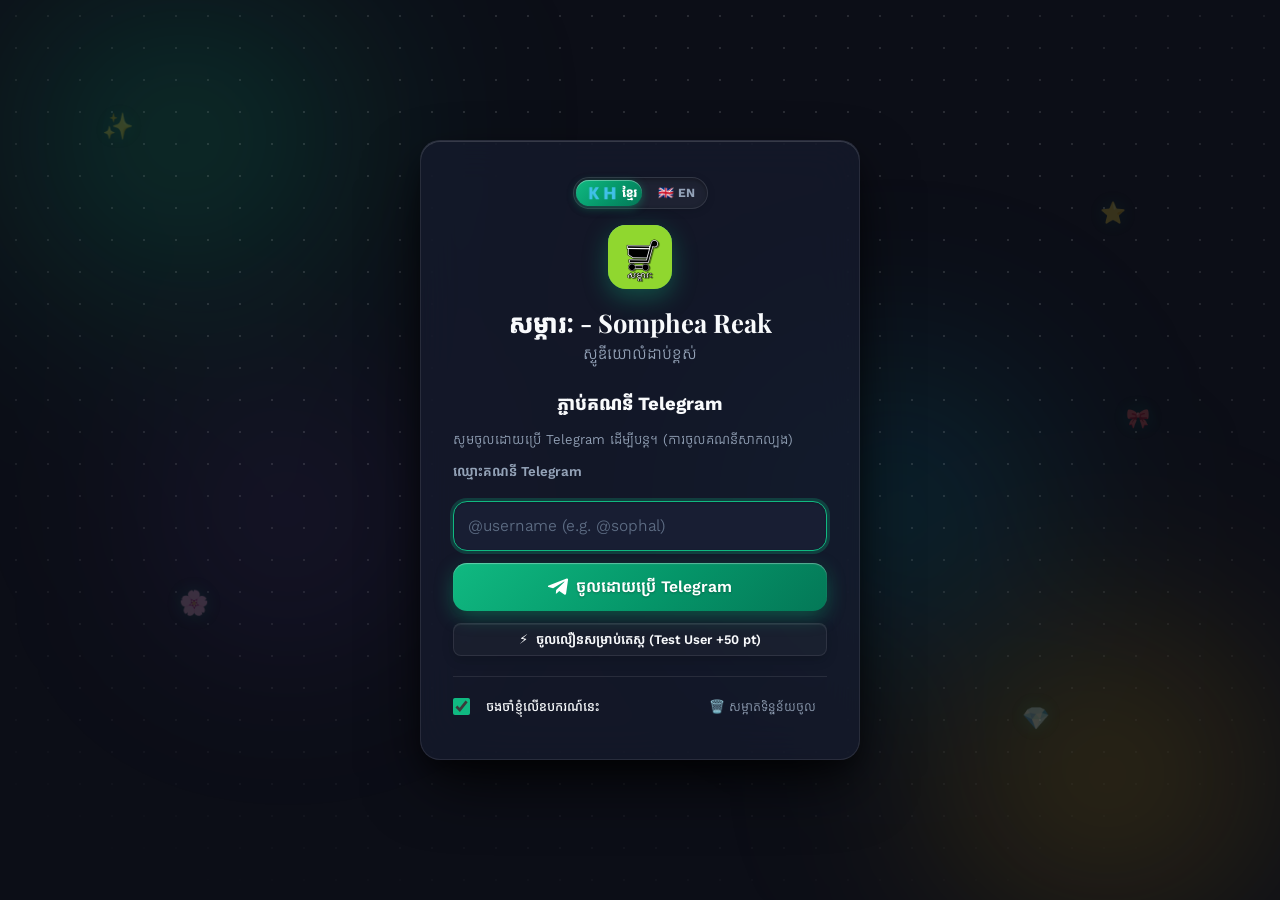
==== index.html @ 9ea4134f "Add files via upload" ====
<!DOCTYPE html>
<html lang="km" data-theme="dark">
<head>
  <meta charset="UTF-8" />
  <meta name="viewport" content="width=device-width, initial-scale=1.0" />
  <title>Somphea Reak | Premium Studio</title>
  <link rel="preconnect" href="https://fonts.googleapis.com" />
  <link rel="preconnect" href="https://fonts.gstatic.com" crossorigin />
  <link href="https://fonts.googleapis.com/css2?family=Kantumruy+Pro:wght@300;400;600;700&family=Playfair+Display:wght@600;700&display=swap" rel="stylesheet" />
  <link rel="stylesheet" href="styles.css" />
  <link rel="icon" type="image/jpeg" href="logo.jpg" id="faviconEl" />
</head>
<body>
  <!-- Clean, playful & professional animated background -->
  <div class="bg" aria-hidden="true">
    <div class="bg-mesh">
      <div class="blob b1"></div>
      <div class="blob b2"></div>
      <div class="blob b3"></div>
      <div class="blob b4"></div>
    </div>
    <div class="grid-overlay"></div>
    <div class="charm-sparkles">
      <span class="spark sp1">✨</span>
      <span class="spark sp2">⭐</span>
      <span class="spark sp3">🌸</span>
      <span class="spark sp4">💎</span>
      <span class="spark sp5">🎀</span>
    </div>
  </div>

  <!-- ===== LOGIN GATE ===== -->
  <section id="loginGate" class="gate">
    <div class="glass gate-card">
      <!-- Language Switch on Login Card -->
      <div style="display:flex;justify-content:center;margin-bottom:16px">
        <div class="lang-switch" id="gateLangSwitch" data-lang="km">
          <button class="lang-btn active" type="button" onclick="setLang('km')">🇰🇭 ខ្មែរ</button>
          <button class="lang-btn" type="button" onclick="setLang('en')">🇬🇧 EN</button>
          <span class="lang-slider"></span>
        </div>
      </div>

      <div class="logo-mark"><img src="logo.jpg" alt="Somphea Reak Logo" class="site-logo-img" /></div>
      <h1 class="kh" id="gateTitle">សម្ភារៈ - Somphea Reak</h1>
      <p class="muted" id="gateSubtitle">Premium Studio</p>

      <div id="stepTelegram" class="step">
        <h3 class="kh" id="gateStep1Title">ភ្ជាប់គណនី Telegram</h3>
        <p class="muted small" id="gateStep1Desc">Please sign in with Telegram to continue. (Simulated test login)</p>
        <label for="tgUser" id="gateUserLabel">Telegram username</label>
        <input id="tgUser" placeholder="@username (e.g. @sophal)" autofocus />
        <button id="tgLoginBtn" class="btn tg">
          <svg viewBox="0 0 24 24" width="20" height="20" fill="currentColor"><path d="M9.8 15.6 9.4 20c.6 0 .9-.3 1.2-.6l2.9-2.7 6 4.4c1.1.6 1.9.3 2.2-1L24 3.6c.4-1.6-.6-2.2-1.6-1.8L.9 10.1c-1.5.6-1.5 1.4-.3 1.8l5.5 1.7L18.9 5.7c.6-.4 1.1-.2.7.2"/></svg>
          <span id="tgLoginBtnText">Login with Telegram</span>
        </button>
        <button id="quickGuestBtn" class="btn ghost sm" type="button" style="width:100%">⚡ <span id="quickGuestBtnText">1-Click Fast Test Customer Login</span></button>
      </div>

      <div id="stepPhone" class="step hidden">
        <h3 class="kh" id="gateStep2Title">លេខទូរស័ព្ទទំនាក់ទំនង</h3>
        <p class="muted small"><span id="gateConnectedText">Connected as</span> <b id="tgShown"></b> <span class="badge ok" id="gateBadgeVerified">Telegram Verified</span></p>
        <label for="phoneInput" id="gatePhoneLabel">Contact phone number</label>
        <div class="phone-row">
          <span class="prefix">🇰🇭 +855</span>
          <input id="phoneInput" type="tel" placeholder="12 345 678" inputmode="numeric" />
        </div>
        <p id="phoneErr" class="err hidden">Please enter a valid phone number (8–9 digits).</p>
        <button id="phoneBtn" class="btn primary"><span id="phoneBtnText">Continue</span></button>
      </div>

      <!-- Remember Me & Clear My Login Data Controls -->
      <div class="login-meta-box">
        <label class="remember-label" for="rememberMeCheckbox">
          <input type="checkbox" id="rememberMeCheckbox" checked />
          <span class="checkbox-custom"></span>
          <span id="rememberMeText">ចងចាំខ្ញុំលើឧបករណ៍នេះ</span>
        </label>
        <button id="clearLoginDataBtn" class="clear-data-btn" type="button" title="Clear saved login credentials">
          🗑️ <span id="clearLoginDataText">សម្អាតទិន្នន័យចូល</span>
        </button>
      </div>
    </div>
  </section>

  <!-- ===== STOREFRONT APP ===== -->
  <div id="app" class="hidden">
    <!-- Announcement Bar -->
    <div id="announcementBar" class="announcement hidden"></div>

    <!-- Admin Mode Bar (Visible when visiting as Admin) -->
    <div id="adminBar" class="admin-bar hidden"></div>

    <!-- Top Navigation Header -->
    <header class="topbar glass">
      <a class="brand" href="#home" data-nav="home">
        <span class="logo-mark sm"><img src="logo.jpg" alt="Logo" class="site-logo-img" /></span>
        <span id="brandName">Somphea Reak</span>
      </a>
      <nav class="actions">
        <!-- Bilingual Switcher (Khmer / English) -->
        <div class="lang-switch" id="topLangSwitch" data-lang="km">
          <button class="lang-btn active" id="langKmBtn" type="button" onclick="setLang('km')" title="ប្តូរទៅភាសាខ្មែរ">🇰🇭 ខ្មែរ</button>
          <button class="lang-btn" id="langEnBtn" type="button" onclick="setLang('en')" title="Switch to English">🇬🇧 EN</button>
          <span class="lang-slider"></span>
        </div>

        <button class="pill points-pill" data-nav="rewards" id="navRewardsBtn" title="My points">⭐ <span id="ptCount">0</span> pt</button>
        <button class="icon-btn" data-nav="orders" id="navOrdersBtn" title="My orders">📦</button>
        <button class="icon-btn" data-nav="cart" id="navCartBtn" title="Shopping Cart">🛒<span id="cartBadge" class="dot hidden">0</span></button>

        <!-- Animated Theme Switch Button (Sun / Moon) -->
        <button class="theme-switch" id="themeSwitch" type="button" aria-label="Toggle dark/light theme" title="Toggle dark/light mode">
          <span class="switch-knob">
            <span class="moon-icon">🌙</span>
            <span class="sun-icon">☀️</span>
          </span>
        </button>

        <button class="icon-btn" data-nav="profile" id="navProfileBtn" title="My Profile">👤</button>
      </nav>
    </header>

    <!-- Main Content Dynamic View -->
    <main id="view"></main>

    <!-- Footer -->
    <footer class="muted small">
      <div id="footerCopy">© 2026 Somphea Reak Premium Studio · Cambodia Kingdom of Wonder</div>
    </footer>

    <!-- Customer Mobile Bottom Navigation Bar (Ergonomic thumb navigation for mobile phones) -->
    <nav class="mobile-bottom-nav" id="custMobileNav" aria-label="Customer Mobile Navigation">
      <button class="mobile-nav-btn active" data-nav="home" id="mbNavHome" type="button" title="Home">
        <span class="mb-nav-icon">🏠</span>
        <span class="mb-nav-text" id="mbNavHomeTxt">ទំព័រដើម</span>
      </button>
      <button class="mobile-nav-btn" onclick="scrollToGeneralShop()" id="mbNavShop" type="button" title="Shop All Items">
        <span class="mb-nav-icon">🛍️</span>
        <span class="mb-nav-text" id="mbNavShopTxt">ទំនិញ</span>
      </button>
      <button class="mobile-nav-btn" data-nav="custom-bracelet" id="mbNavCharm" type="button" title="Italy Bracelet">
        <span class="mb-nav-icon">✨</span>
        <span class="mb-nav-text" id="mbNavCharmTxt">ខ្សែដៃ</span>
      </button>
      <button class="mobile-nav-btn" data-nav="cart" id="mbNavCart" type="button" title="Shopping Cart">
        <span class="mb-nav-icon" style="position:relative">
          🛒
          <span id="mobileCartBadge" class="dot hidden">0</span>
        </span>
        <span class="mb-nav-text" id="mbNavCartTxt">កន្ត្រក</span>
      </button>
      <button class="mobile-nav-btn" data-nav="orders" id="mbNavOrders" type="button" title="Order Receipts">
        <span class="mb-nav-icon">📦</span>
        <span class="mb-nav-text" id="mbNavOrdersTxt">កម្ម៉ង់</span>
      </button>
      <button class="mobile-nav-btn" data-nav="profile" id="mbNavProfile" type="button" title="My Profile">
        <span class="mb-nav-icon">👤</span>
        <span class="mb-nav-text" id="mbNavProfileTxt">គណនី</span>
      </button>
    </nav>
  </div>

  <div id="toast" class="toast"></div>
  <div id="modal" class="modal hidden">
    <div class="glass modal-card" id="modalCard">
      <div id="modalBody"></div>
    </div>
  </div>

  <script src="db.js"></script>
  <script src="app.js"></script>
</body>
</html>
---- styles.css ----
:root {
  --bg: #0c0e17;
  --fg: #f8fafc;
  --muted: #94a3b8;
  --card: rgba(22, 27, 46, 0.75);
  --card-hover: rgba(30, 37, 62, 0.9);
  --border: rgba(255, 255, 255, 0.09);
  --dot: rgba(255, 255, 255, 0.12);

  /* Radiant Emerald Green Theme for all buttons & primary accents */
  --accent: #10b981;
  --accent-rgb: 16, 185, 129;
  --accent-gold: #eab308;
  --accent2: #059669;
  --accent3: #06b6d4;
  --accent4: #f43f5e;
  --ok: #10b981;
  --err: #ef4444;

  /* Gradient Green Button System */
  --btn-green: linear-gradient(135deg, #10b981 0%, #059669 55%, #047857 100%);
  --btn-green-hover: linear-gradient(135deg, #34d399 0%, #10b981 55%, #059669 100%);
  --btn-green-shadow: 0 6px 20px -2px rgba(16, 185, 129, 0.45), 0 2px 5px rgba(0, 0, 0, 0.18), inset 0 1px 1px rgba(255, 255, 255, 0.35);
  --btn-green-shadow-hover: 0 10px 28px -2px rgba(16, 185, 129, 0.6), 0 4px 8px rgba(0, 0, 0, 0.22), inset 0 1px 1px rgba(255, 255, 255, 0.45);
  --btn-green-shadow-active: 0 2px 8px rgba(16, 185, 129, 0.35), inset 0 2px 4px rgba(0, 0, 0, 0.25);

  /* Deep Multi-Layered Depth Shadows for Layout Boxes */
  --shadow: 0 20px 48px -8px rgba(0, 0, 0, 0.65), 0 8px 18px -4px rgba(0, 0, 0, 0.45), inset 0 1px 0 rgba(255, 255, 255, 0.12);
  --shadow-hover: 0 26px 56px -8px rgba(0, 0, 0, 0.75), 0 10px 22px -4px rgba(16, 185, 129, 0.25), inset 0 1px 0 rgba(255, 255, 255, 0.18);
  --shadow-modal: 0 28px 65px -10px rgba(0, 0, 0, 0.82), 0 12px 24px -6px rgba(0, 0, 0, 0.5), inset 0 1px 0 rgba(255, 255, 255, 0.15);

  --radius-lg: 20px;
  --radius-md: 14px;
  --radius-sm: 8px;
}

[data-theme="light"] {
  /* Eye-friendly White Gradient Grey Background (prevents glare) */
  --bg: #eaedf2;
  --bg-grad: linear-gradient(180deg, #f0f3f7 0%, #e6ebf2 45%, #dbe2ed 100%);
  --fg: #0f172a;
  --muted: #4b5563;
  --card: rgba(255, 255, 255, 0.88);
  --card-hover: rgba(255, 255, 255, 0.98);
  --border: rgba(15, 23, 42, 0.12);
  --dot: rgba(15, 23, 42, 0.08);

  --accent: #059669;
  --accent-rgb: 5, 150, 105;
  --accent-gold: #ca8a04;
  --accent2: #047857;
  --accent3: #0891b2;
  --accent4: #e11d48;
  --ok: #059669;

  --btn-green: linear-gradient(135deg, #10b981 0%, #059669 60%, #047857 100%);
  --btn-green-hover: linear-gradient(135deg, #34d399 0%, #10b981 60%, #059669 100%);
  --btn-green-shadow: 0 6px 18px -2px rgba(16, 185, 129, 0.38), 0 2px 4px rgba(0, 0, 0, 0.08), inset 0 1px 1px rgba(255, 255, 255, 0.45);
  --btn-green-shadow-hover: 0 10px 24px -2px rgba(16, 185, 129, 0.5), 0 4px 8px rgba(0, 0, 0, 0.12), inset 0 1px 1px rgba(255, 255, 255, 0.55);

  --shadow: 0 16px 36px -6px rgba(15, 23, 42, 0.12), 0 4px 12px -2px rgba(15, 23, 42, 0.06), inset 0 1px 0 rgba(255, 255, 255, 0.95);
  --shadow-hover: 0 22px 46px -8px rgba(15, 23, 42, 0.18), 0 6px 16px -4px rgba(16, 185, 129, 0.2), inset 0 1px 0 rgba(255, 255, 255, 1);
  --shadow-modal: 0 26px 60px -10px rgba(15, 23, 42, 0.22), 0 8px 20px -4px rgba(15, 23, 42, 0.12), inset 0 1px 0 rgba(255, 255, 255, 0.95);
}

* { box-sizing: border-box; margin: 0; padding: 0; }

/* High-Visibility Text Selection in Dark & Light Modes */
::selection {
  background: #059669 !important;
  color: #ffffff !important;
  text-shadow: none !important;
}
::-moz-selection {
  background: #059669 !important;
  color: #ffffff !important;
  text-shadow: none !important;
}

body {
  font-family: 'Kantumruy Pro', system-ui, -apple-system, sans-serif;
  background-color: var(--bg);
  background-image: var(--bg-grad, none);
  background-attachment: fixed;
  color: var(--fg);
  min-height: 100vh;
  transition: background 0.35s ease, color 0.35s ease;
  overflow-x: hidden;
  line-height: 1.5;
  -webkit-font-smoothing: antialiased;
}

.hidden { display: none !important; }
.muted { color: var(--muted); }
.small { font-size: 0.85rem; }
h1, h2 { font-family: 'Playfair Display', 'Kantumruy Pro', serif; }

/* ================================================================
   Clean, Playful & Professional Background System
   ================================================================ */
.bg {
  position: fixed;
  inset: 0;
  z-index: -1;
  overflow: hidden;
  pointer-events: none;
}

.bg-mesh {
  position: absolute;
  inset: 0;
  overflow: hidden;
  filter: blur(100px);
}
.blob {
  position: absolute;
  border-radius: 50%;
  opacity: 0.36;
  animation: gentleDrift 22s ease-in-out infinite alternate;
  will-change: transform;
}
.b1 {
  width: 520px;
  height: 520px;
  background: radial-gradient(circle, rgba(16, 185, 129, 0.8), transparent 70%);
  top: -140px;
  left: -80px;
}
.b2 {
  width: 460px;
  height: 460px;
  background: radial-gradient(circle, rgba(234, 179, 8, 0.75), transparent 70%);
  bottom: -120px;
  right: -60px;
  animation-delay: -8s;
}
.b3 {
  width: 380px;
  height: 380px;
  background: radial-gradient(circle, rgba(6, 182, 212, 0.7), transparent 70%);
  top: 35%;
  left: 55%;
  animation-delay: -14s;
}
.b4 {
  width: 320px;
  height: 320px;
  background: radial-gradient(circle, rgba(139, 92, 246, 0.55), transparent 70%);
  bottom: 25%;
  left: 10%;
  animation-delay: -5s;
}
[data-theme="light"] .blob { opacity: 0.22; }

@keyframes gentleDrift {
  0% { transform: translate(0, 0) scale(1); }
  50% { transform: translate(45px, 35px) scale(1.06); }
  100% { transform: translate(-35px, 20px) scale(0.96); }
}

.grid-overlay {
  position: absolute;
  inset: 0;
  background-image: radial-gradient(var(--dot) 1.2px, transparent 1.2px);
  background-size: 32px 32px;
  mask-image: radial-gradient(ellipse 95% 85% at 50% 30%, #000 35%, transparent 90%);
  -webkit-mask-image: radial-gradient(ellipse 95% 85% at 50% 30%, #000 35%, transparent 90%);
}

.charm-sparkles {
  position: absolute;
  inset: 0;
  overflow: hidden;
  user-select: none;
}
.spark {
  position: absolute;
  font-size: 1.4rem;
  opacity: 0.18;
  filter: drop-shadow(0 0 10px rgba(16, 185, 129, 0.6));
  animation: floatPlayful 16s ease-in-out infinite;
}
[data-theme="light"] .spark { opacity: 0.16; }
.sp1 { top: 12%; left: 8%; animation-delay: 0s; font-size: 1.6rem; }
.sp2 { top: 22%; right: 12%; animation-delay: -4s; font-size: 1.3rem; }
.sp3 { top: 65%; left: 14%; animation-delay: -9s; font-size: 1.5rem; }
.sp4 { top: 78%; right: 18%; animation-delay: -13s; font-size: 1.4rem; }
.sp5 { top: 45%; left: 88%; animation-delay: -6s; font-size: 1.2rem; }

@keyframes floatPlayful {
  0%, 100% { transform: translateY(0) rotate(0deg); }
  33% { transform: translateY(-24px) rotate(12deg); }
  66% { transform: translateY(16px) rotate(-8deg); }
}

/* ================================================================
   Layout Boxes with Rich Multi-Layer Depth
   ================================================================ */
.glass {
  background: var(--card);
  border: 1px solid var(--border);
  backdrop-filter: blur(20px);
  -webkit-backdrop-filter: blur(20px);
  border-radius: var(--radius-lg);
  box-shadow: var(--shadow);
  transition: transform 0.25s cubic-bezier(0.4, 0, 0.2, 1), border-color 0.25s, box-shadow 0.25s;
}

.panel {
  padding: 24px;
  margin-bottom: 20px;
  box-shadow: var(--shadow);
}

.stat {
  padding: 20px;
  box-shadow: 0 14px 32px -6px rgba(0, 0, 0, 0.55), inset 0 1px 0 rgba(255, 255, 255, 0.08);
}
[data-theme="light"] .stat {
  box-shadow: 0 12px 28px -6px rgba(15, 23, 42, 0.1), inset 0 1px 0 rgba(255, 255, 255, 0.9);
}

.gate-card,
.modal-card {
  box-shadow: var(--shadow-modal) !important;
}

/* ================================================================
   Inputs & Form Controls with Inset Depth
   ================================================================ */
label {
  font-size: 0.85rem;
  color: var(--muted);
  font-weight: 600;
  display: block;
  margin-bottom: 6px;
}
input, select, textarea {
  width: 100%;
  padding: 12px 14px;
  border-radius: var(--radius-md);
  border: 1px solid var(--border);
  background: #141829;
  color: var(--fg);
  font: inherit;
  outline: none;
  caret-color: var(--accent);
  box-shadow: inset 0 2px 4px rgba(0, 0, 0, 0.35), 0 1px 2px rgba(255, 255, 255, 0.05);
  transition: border-color 0.2s, box-shadow 0.2s, background 0.2s;
  box-sizing: border-box;
}
[data-theme="light"] input,
[data-theme="light"] select,
[data-theme="light"] textarea {
  background: #ffffff;
  border-color: rgba(0, 0, 0, 0.16);
  color: #0f172a;
  box-shadow: inset 0 2px 4px rgba(0, 0, 0, 0.05), 0 1px 2px rgba(0, 0, 0, 0.02);
}
input:focus, select:focus, textarea:focus {
  border-color: var(--accent) !important;
  box-shadow: 0 0 0 3px rgba(var(--accent-rgb), 0.24), inset 0 1px 2px rgba(0, 0, 0, 0.15) !important;
  background: #181e33 !important;
}
[data-theme="light"] input:focus,
[data-theme="light"] select:focus,
[data-theme="light"] textarea:focus {
  background: #ffffff !important;
  box-shadow: 0 0 0 3px rgba(var(--accent-rgb), 0.24) !important;
}

/* Explicit High-Contrast Dropdowns (<select> & <option>) for Dark & Light Mode */
select {
  background-color: #141829 !important;
  color: #f8fafc !important;
  cursor: pointer;
}
select option {
  background-color: #141829 !important;
  color: #f8fafc !important;
  padding: 10px 14px;
}
select option:checked,
select option:hover {
  background-color: #059669 !important;
  color: #ffffff !important;
}
[data-theme="light"] select {
  background-color: #ffffff !important;
  color: #0f172a !important;
}
[data-theme="light"] select option {
  background-color: #ffffff !important;
  color: #0f172a !important;
}
[data-theme="light"] select option:checked {
  background-color: #10b981 !important;
  color: #ffffff !important;
}

/* Form input selection and placeholders */
input::selection, textarea::selection {
  background: #059669 !important;
  color: #ffffff !important;
}
::placeholder {
  color: #64748b !important;
  opacity: 0.9 !important;
}
[data-theme="light"] ::placeholder {
  color: #94a3b8 !important;
  opacity: 1 !important;
}

.table-input {
  width: 90px !important;
  padding: 6px 8px !important;
  border-radius: var(--radius-sm) !important;
  font-size: 0.85rem !important;
  text-align: right;
}
.table-input.sm { width: 64px !important; text-align: center; }
.phone-row { display: flex; gap: 8px; align-items: center; }
.prefix {
  padding: 12px;
  border: 1px solid var(--border);
  border-radius: var(--radius-md);
  white-space: nowrap;
  background: rgba(255, 255, 255, 0.03);
  box-shadow: inset 0 1px 2px rgba(0, 0, 0, 0.2);
}
.err { color: var(--err); font-size: 0.85rem; }

/* ================================================================
   REDESIGNED GRADIENT GREEN BUTTON SYSTEM WITH DEPTH
   ================================================================ */
.logo-mark {
  width: 64px;
  height: 64px;
  margin: auto;
  border-radius: 18px;
  display: grid;
  place-items: center;
  font-weight: 700;
  font-size: 1.4rem;
  color: #fff;
  background: var(--btn-green);
  box-shadow: 0 8px 24px rgba(16, 185, 129, 0.35), inset 0 1px 1px rgba(255, 255, 255, 0.4);
  overflow: hidden;
  position: relative;
}
.logo-mark.sm {
  width: 38px;
  height: 38px;
  font-size: 0.9rem;
  border-radius: 11px;
  margin: 0;
  box-shadow: 0 4px 12px rgba(16, 185, 129, 0.25);
  overflow: hidden;
}
.logo-mark.lg {
  width: 90px;
  height: 90px;
  border-radius: 24px;
  box-shadow: 0 12px 32px rgba(16, 185, 129, 0.4);
}
.logo-mark img,
.logo-img {
  width: 100%;
  height: 100%;
  object-fit: cover;
  display: block;
}

.btn {
  border: none;
  cursor: pointer;
  padding: 12px 20px;
  border-radius: var(--radius-md);
  font: inherit;
  font-weight: 600;
  display: inline-flex;
  gap: 8px;
  align-items: center;
  justify-content: center;
  text-decoration: none;
  background: var(--btn-green);
  color: #ffffff !important;
  box-shadow: var(--btn-green-shadow);
  text-shadow: 0 1px 2px rgba(0, 0, 0, 0.25);
  transition: transform 0.15s cubic-bezier(0.4, 0, 0.2, 1), box-shadow 0.2s ease, opacity 0.2s, background 0.2s;
  user-select: none;
}
.btn:hover {
  background: var(--btn-green-hover);
  box-shadow: var(--btn-green-shadow-hover);
  transform: translateY(-2px);
  color: #ffffff !important;
}
.btn:active {
  box-shadow: var(--btn-green-shadow-active);
  transform: translateY(1px);
}
.btn:disabled {
  opacity: 0.45;
  cursor: not-allowed;
  transform: none;
  box-shadow: none;
}

/* Gradient Green Action Buttons */
.btn.primary,
.btn.tg,
.btn.ok {
  background: var(--btn-green);
  color: #ffffff !important;
  box-shadow: var(--btn-green-shadow);
  text-shadow: 0 1px 2px rgba(0, 0, 0, 0.25);
}
.btn.primary:hover,
.btn.tg:hover,
.btn.ok:hover {
  background: var(--btn-green-hover);
  box-shadow: var(--btn-green-shadow-hover);
  transform: translateY(-2px);
}
.btn.primary:active,
.btn.tg:active,
.btn.ok:active {
  box-shadow: var(--btn-green-shadow-active);
  transform: translateY(1px);
}

/* Ghost Buttons with Tactile Depth */
.btn.ghost {
  background: rgba(255, 255, 255, 0.03);
  border: 1px solid var(--border);
  color: var(--fg) !important;
  box-shadow: 0 4px 12px rgba(0, 0, 0, 0.15), inset 0 1px 0 rgba(255, 255, 255, 0.06);
  text-shadow: none;
}
.btn.ghost:hover {
  background: rgba(16, 185, 129, 0.1);
  border-color: #10b981;
  color: #34d399;
  box-shadow: 0 6px 18px rgba(16, 185, 129, 0.22), inset 0 1px 0 rgba(255, 255, 255, 0.12);
}
[data-theme="light"] .btn.ghost {
  background: #ffffff;
  border-color: rgba(0, 0, 0, 0.1);
  box-shadow: 0 3px 8px rgba(0, 0, 0, 0.05);
}
[data-theme="light"] .btn.ghost:hover {
  background: rgba(16, 185, 129, 0.08);
  border-color: #059669;
  color: #047857;
}

.btn.sm { padding: 6px 14px; font-size: 0.82rem; border-radius: var(--radius-sm); }
.btn.danger {
  background: linear-gradient(135deg, #ef4444, #dc2626);
  color: #fff;
  box-shadow: 0 4px 14px rgba(239, 68, 68, 0.35);
}
.btn.danger:hover {
  box-shadow: 0 6px 18px rgba(239, 68, 68, 0.5);
}

/* Badges & Pills */
.badge {
  font-size: 0.72rem;
  padding: 3px 9px;
  border-radius: 99px;
  background: var(--border);
  font-weight: 600;
  display: inline-flex;
  align-items: center;
  gap: 4px;
}
.badge.ok { background: rgba(16, 185, 129, 0.16); color: var(--ok); }
.badge.gold { background: rgba(234, 179, 8, 0.18); color: var(--accent-gold); }
.badge.sale {
  position: absolute;
  top: 8px;
  left: 8px;
  background: linear-gradient(135deg, #ef4444, #dc2626);
  color: #fff;
  font-weight: 700;
  z-index: 2;
  box-shadow: 0 4px 12px rgba(239, 68, 68, 0.45);
}

.pill {
  border: 1px solid #10b981;
  color: #10b981;
  background: rgba(16, 185, 129, 0.08);
  border-radius: 99px;
  padding: 8px 16px;
  cursor: pointer;
  font: inherit;
  font-weight: 600;
  box-shadow: 0 4px 14px rgba(16, 185, 129, 0.18), inset 0 1px 0 rgba(255, 255, 255, 0.08);
  transition: transform 0.15s, background 0.15s, box-shadow 0.15s;
}
.pill:hover {
  background: rgba(16, 185, 129, 0.18);
  box-shadow: 0 6px 20px rgba(16, 185, 129, 0.32);
  transform: translateY(-2px);
}

/* ================================================================
   ANIMATED DARK / LIGHT MODE SWITCH BUTTON
   ================================================================ */
.theme-switch {
  position: relative;
  width: 58px;
  height: 30px;
  border-radius: 99px;
  border: 1px solid var(--border);
  background: #1e1b4b;
  cursor: pointer;
  padding: 2px;
  display: flex;
  align-items: center;
  outline: none;
  overflow: hidden;
  box-shadow: inset 0 2px 6px rgba(0, 0, 0, 0.45), 0 2px 8px rgba(0, 0, 0, 0.2);
  transition: background 0.4s ease, border-color 0.3s ease, box-shadow 0.3s ease;
}
.theme-switch:hover {
  border-color: #10b981;
  box-shadow: inset 0 2px 6px rgba(0, 0, 0, 0.4), 0 0 14px rgba(16, 185, 129, 0.35);
}
[data-theme="light"] .theme-switch {
  background: linear-gradient(135deg, #38bdf8, #818cf8);
  border-color: rgba(0, 0, 0, 0.12);
  box-shadow: inset 0 2px 6px rgba(0, 0, 0, 0.15), 0 2px 8px rgba(56, 189, 248, 0.35);
}

.switch-knob {
  width: 24px;
  height: 24px;
  border-radius: 50%;
  background: #ffffff;
  box-shadow: 0 2px 6px rgba(0, 0, 0, 0.4);
  display: flex;
  align-items: center;
  justify-content: center;
  font-size: 0.85rem;
  transform: translateX(28px) rotate(0deg);
  transition: transform 0.45s cubic-bezier(0.34, 1.56, 0.64, 1), background 0.3s ease;
}
[data-theme="light"] .switch-knob {
  transform: translateX(2px) rotate(360deg);
  background: #fffbeb;
  box-shadow: 0 2px 8px rgba(245, 158, 11, 0.45);
}
.theme-switch .sun-icon { display: none; }
.theme-switch .moon-icon { display: inline-block; }
[data-theme="light"] .theme-switch .sun-icon { display: inline-block; }
[data-theme="light"] .theme-switch .moon-icon { display: none; }

/* ================================================================
   ANIMATED KHMER & ENGLISH LANGUAGE SWITCHER
   ================================================================ */
.lang-switch {
  position: relative;
  display: inline-flex;
  background: rgba(255, 255, 255, 0.05);
  border: 1px solid var(--border);
  border-radius: 99px;
  padding: 2px;
  box-shadow: inset 0 2px 5px rgba(0, 0, 0, 0.3), 0 2px 8px rgba(0, 0, 0, 0.12);
  height: 32px;
  align-items: center;
}
[data-theme="light"] .lang-switch {
  background: rgba(0, 0, 0, 0.05);
  border-color: rgba(0, 0, 0, 0.1);
  box-shadow: inset 0 2px 4px rgba(0, 0, 0, 0.06);
}
.lang-btn {
  position: relative;
  z-index: 2;
  border: none;
  background: transparent;
  color: var(--muted);
  font: inherit;
  font-size: 0.78rem;
  font-weight: 700;
  padding: 4px 10px;
  border-radius: 99px;
  cursor: pointer;
  transition: color 0.25s ease;
  white-space: nowrap;
}
.lang-btn.active {
  color: #ffffff !important;
}
.lang-slider {
  position: absolute;
  top: 2px;
  left: 2px;
  bottom: 2px;
  width: 50%;
  background: var(--btn-green);
  border-radius: 99px;
  z-index: 1;
  box-shadow: 0 2px 8px rgba(16, 185, 129, 0.4), inset 0 1px 0 rgba(255, 255, 255, 0.35);
  transition: transform 0.32s cubic-bezier(0.4, 0, 0.2, 1);
  pointer-events: none;
}
.lang-switch[data-lang="en"] .lang-slider {
  transform: translateX(100%);
}
.lang-switch[data-lang="km"] .lang-slider {
  transform: translateX(0%);
}

/* ================================================================
   Login Gates
   ================================================================ */
.gate { min-height: 100vh; display: grid; place-items: center; padding: 20px; }
.gate-card { width: 100%; max-width: 440px; padding: 36px 32px; text-align: center; }
.gate-card h1 { font-size: 1.6rem; margin-top: 14px; }
.step { margin-top: 24px; text-align: left; display: flex; flex-direction: column; gap: 12px; }
.step h3 { text-align: center; }

.login-meta-box {
  margin-top: 20px;
  padding-top: 14px;
  border-top: 1px solid var(--border);
  display: flex;
  align-items: center;
  justify-content: space-between;
  gap: 10px;
  font-size: 0.82rem;
  flex-wrap: wrap;
}
.remember-label {
  display: inline-flex;
  align-items: center;
  gap: 8px;
  cursor: pointer;
  user-select: none;
  color: var(--fg);
  font-weight: 500;
  margin-bottom: 0;
  font-size: 0.82rem;
}
.remember-label input[type="checkbox"] {
  width: 17px;
  height: 17px;
  accent-color: #10b981;
  cursor: pointer;
  margin: 0;
  box-shadow: none;
}
.clear-data-btn {
  background: transparent;
  border: 1px solid transparent;
  color: var(--muted);
  font: inherit;
  font-size: 0.8rem;
  cursor: pointer;
  padding: 5px 10px;
  border-radius: var(--radius-sm);
  transition: all 0.2s ease;
  display: inline-flex;
  align-items: center;
  gap: 4px;
}
.clear-data-btn:hover {
  color: var(--err);
  background: rgba(239, 68, 68, 0.1);
  border-color: rgba(239, 68, 68, 0.2);
}

/* ================================================================
   Topbar & Announcement
   ================================================================ */
.announcement {
  padding: 8px 16px;
  background: linear-gradient(90deg, rgba(16, 185, 129, 0.16), rgba(6, 182, 212, 0.16));
  border-bottom: 1px solid var(--border);
  text-align: center;
  font-size: 0.82rem;
  font-weight: 600;
  display: flex;
  justify-content: center;
  align-items: center;
  gap: 8px;
  box-shadow: 0 2px 10px rgba(0, 0, 0, 0.15);
}
.topbar {
  position: sticky;
  top: 12px;
  margin: 12px auto;
  max-width: 1150px;
  display: flex;
  justify-content: space-between;
  align-items: center;
  padding: 10px 18px;
  z-index: 20;
}
.brand {
  display: flex;
  gap: 10px;
  align-items: center;
  font-weight: 700;
  color: var(--fg);
  text-decoration: none;
}
.actions { display: flex; gap: 8px; align-items: center; }
.icon-btn {
  position: relative;
  width: 42px;
  height: 42px;
  border-radius: var(--radius-md);
  border: 1px solid var(--border);
  background: rgba(255, 255, 255, 0.03);
  cursor: pointer;
  font-size: 1.15rem;
  color: var(--fg);
  display: grid;
  place-items: center;
  box-shadow: 0 4px 10px rgba(0, 0, 0, 0.15), inset 0 1px 0 rgba(255, 255, 255, 0.06);
  transition: transform 0.15s, border-color 0.15s, background 0.15s, box-shadow 0.15s;
}
.icon-btn:hover {
  border-color: #10b981;
  background: rgba(16, 185, 129, 0.08);
  box-shadow: 0 6px 16px rgba(16, 185, 129, 0.2);
  transform: translateY(-2px);
}
.dot {
  position: absolute;
  top: -5px;
  right: -5px;
  background: var(--err);
  color: #fff;
  font-size: 0.7rem;
  font-weight: 700;
  border-radius: 99px;
  padding: 1px 6px;
  box-shadow: 0 2px 6px rgba(239, 68, 68, 0.5);
}

/* ================================================================
   Admin Visiting Storefront - Top Admin Bar & Quick Actions
   ================================================================ */
.admin-bar {
  max-width: 1150px;
  margin: 10px auto 0;
  padding: 10px 18px;
  background: linear-gradient(135deg, rgba(16, 185, 129, 0.15), rgba(6, 182, 212, 0.12));
  border: 1px solid rgba(16, 185, 129, 0.35);
  border-radius: var(--radius-md);
  display: flex;
  align-items: center;
  justify-content: space-between;
  flex-wrap: wrap;
  gap: 10px;
  font-size: 0.85rem;
  box-shadow: 0 8px 24px rgba(16, 185, 129, 0.15), inset 0 1px 0 rgba(255, 255, 255, 0.1);
  animation: slideDown 0.3s ease;
}
@keyframes slideDown {
  from { opacity: 0; transform: translateY(-10px); }
  to { opacity: 1; transform: translateY(0); }
}
.admin-bar-title {
  display: flex;
  align-items: center;
  gap: 8px;
  font-weight: 700;
  color: #10b981;
}
.admin-bar-actions {
  display: flex;
  gap: 8px;
  align-items: center;
  flex-wrap: wrap;
}

/* On-card quick admin controls with gradient green */
.admin-prod-ctrl {
  position: absolute;
  top: 8px;
  right: 8px;
  z-index: 5;
  background: var(--btn-green);
  color: #fff;
  font-size: 0.72rem;
  font-weight: 700;
  padding: 5px 11px;
  border-radius: 99px;
  border: none;
  cursor: pointer;
  box-shadow: 0 4px 14px rgba(16, 185, 129, 0.4), inset 0 1px 0 rgba(255, 255, 255, 0.3);
  transition: transform 0.15s, box-shadow 0.15s;
}
.admin-prod-ctrl:hover {
  transform: scale(1.06);
  box-shadow: 0 6px 18px rgba(16, 185, 129, 0.55);
}

/* ================================================================
   Storefront Views: Hero, Categories & Products
   ================================================================ */
main { max-width: 1150px; margin: 0 auto; padding: 10px 16px 48px; animation: fade 0.35s ease; }
@keyframes fade { from { opacity: 0; transform: translateY(6px); } to { opacity: 1; transform: translateY(0); } }
footer { text-align: center; padding: 32px 16px; border-top: 1px solid var(--border); margin-top: 40px; }

.hero { padding: 48px 24px; text-align: center; margin-bottom: 30px; position: relative; overflow: hidden; }
.hero h1 {
  font-size: clamp(2rem, 4.5vw, 3.2rem);
  background: linear-gradient(135deg, #34d399, #10b981, #059669);
  -webkit-background-clip: text;
  background-clip: text;
  color: transparent;
  margin-top: 14px;
}
.hero .tag { margin-top: 10px; letter-spacing: 0.2em; text-transform: uppercase; font-size: 0.8rem; }
.section-title { margin: 28px 0 16px; display: flex; justify-content: space-between; align-items: end; flex-wrap: wrap; gap: 10px; }

/* Category Grid */
.cats {
  display: grid;
  grid-template-columns: repeat(auto-fit, minmax(240px, 1fr));
  gap: 20px;
}
.cat {
  padding: 0;
  overflow: hidden;
  cursor: pointer;
  position: relative;
  box-shadow: 0 12px 32px -6px rgba(0, 0, 0, 0.55), 0 4px 12px -2px rgba(0, 0, 0, 0.35), inset 0 1px 0 rgba(255, 255, 255, 0.08);
  transition: transform 0.25s cubic-bezier(0.4, 0, 0.2, 1), box-shadow 0.25s, border-color 0.25s;
}
.cat:hover {
  transform: translateY(-6px);
  border-color: #10b981;
  box-shadow: 0 24px 50px -8px rgba(0, 0, 0, 0.75), 0 8px 24px -4px rgba(16, 185, 129, 0.3), inset 0 1px 0 rgba(255, 255, 255, 0.18);
}
.cat .art { height: 160px; display: grid; place-items: center; font-size: 4rem; }
.cat .info { padding: 18px; }
.cat h3 { font-size: 1.05rem; }
.cat-actions {
  position: absolute;
  top: 8px;
  right: 8px;
  z-index: 6;
  display: flex;
  gap: 4px;
}
.cat-action-btn {
  background: rgba(12, 14, 23, 0.85);
  border: 1px solid var(--border);
  color: var(--fg);
  border-radius: 6px;
  padding: 4px 8px;
  font-size: 0.75rem;
  cursor: pointer;
  box-shadow: 0 2px 6px rgba(0, 0, 0, 0.3);
}
.cat-action-btn:hover { background: #10b981; color: #fff; }

.cat.add-cat-card {
  border: 2px dashed rgba(16, 185, 129, 0.4);
  background: rgba(16, 185, 129, 0.02);
  display: flex;
  flex-direction: column;
  align-items: center;
  justify-content: center;
  min-height: 230px;
  text-align: center;
  gap: 12px;
  padding: 24px;
  box-shadow: inset 0 2px 10px rgba(0, 0, 0, 0.2);
}
.cat.add-cat-card:hover {
  border-color: #10b981;
  background: rgba(16, 185, 129, 0.08);
  box-shadow: 0 16px 36px rgba(16, 185, 129, 0.2);
  transform: translateY(-4px);
}

/* ================================================================
   Taobao-Inspired Mobile & Desktop Products Grid & Cards
   ================================================================ */
.products {
  display: grid;
  grid-template-columns: repeat(auto-fill, minmax(210px, 1fr));
  gap: 14px;
}

/* Taobao Product Card */
.prod {
  padding: 0;
  display: flex;
  flex-direction: column;
  position: relative;
  border-radius: var(--radius-md);
  overflow: hidden;
  background: var(--card);
  border: 1px solid var(--border);
  box-shadow: 0 4px 18px rgba(0, 0, 0, 0.25), 0 1px 3px rgba(0, 0, 0, 0.15);
  transition: transform 0.2s cubic-bezier(0.4, 0, 0.2, 1), border-color 0.2s, box-shadow 0.2s;
  cursor: pointer;
  content-visibility: auto;
  contain-intrinsic-size: 320px;
  -webkit-tap-highlight-color: transparent;
}
[data-theme="light"] .prod {
  background: #ffffff;
  border-color: rgba(15, 23, 42, 0.08);
  box-shadow: 0 4px 16px rgba(0, 0, 0, 0.06), 0 1px 3px rgba(0, 0, 0, 0.04);
}
.prod:hover {
  transform: translateY(-4px);
  border-color: rgba(255, 80, 0, 0.4);
  box-shadow: 0 14px 32px -4px rgba(0, 0, 0, 0.45), 0 4px 12px rgba(255, 80, 0, 0.15);
}
.prod:active {
  transform: scale(0.985);
}

/* Taobao Image Container: Strict 1:1 Aspect Ratio */
.tb-visual {
  position: relative;
  width: 100%;
  aspect-ratio: 1 / 1;
  overflow: hidden;
  background: rgba(0, 0, 0, 0.15);
}
.tb-visual .art {
  width: 100%;
  height: 100%;
  background-position: center;
  background-size: cover;
  display: grid;
  place-items: center;
  font-size: 3.2rem;
  transition: transform 0.35s ease;
}
.prod:hover .tb-visual .art {
  transform: scale(1.05);
}

/* Taobao Overlaid Badges & Ribbons */
.tb-ribbon {
  position: absolute;
  top: 6px;
  left: 6px;
  padding: 3px 8px;
  border-radius: 4px;
  font-size: 0.68rem;
  font-weight: 800;
  color: #ffffff;
  z-index: 2;
  box-shadow: 0 2px 6px rgba(0, 0, 0, 0.35);
  letter-spacing: 0.03em;
  text-transform: uppercase;
  line-height: 1.2;
}
.tb-ribbon-sale {
  background: linear-gradient(135deg, #ff5000, #ff7e00);
}
.tb-ribbon-hot {
  background: linear-gradient(135deg, #ef4444, #f97316);
}
.tb-ribbon-new {
  background: linear-gradient(135deg, #06b6d4, #3b82f6);
}

.tb-chip-pt {
  position: absolute;
  bottom: 6px;
  left: 6px;
  padding: 2px 7px;
  border-radius: 99px;
  font-size: 0.66rem;
  font-weight: 700;
  background: rgba(0, 0, 0, 0.72);
  color: #fbbf24;
  backdrop-filter: blur(6px);
  -webkit-backdrop-filter: blur(6px);
  z-index: 2;
  border: 1px solid rgba(251, 191, 36, 0.3);
}

.tb-soldout-overlay {
  position: absolute;
  inset: 0;
  background: rgba(0, 0, 0, 0.65);
  backdrop-filter: blur(3px);
  -webkit-backdrop-filter: blur(3px);
  display: grid;
  place-items: center;
  z-index: 3;
}
.tb-soldout-badge {
  background: rgba(239, 68, 68, 0.9);
  color: #ffffff;
  font-size: 0.8rem;
  font-weight: 800;
  padding: 6px 14px;
  border-radius: 99px;
  letter-spacing: 0.05em;
  box-shadow: 0 4px 12px rgba(0, 0, 0, 0.4);
}

.admin-prod-ctrl {
  position: absolute;
  top: 6px;
  right: 6px;
  z-index: 5;
  background: rgba(15, 23, 42, 0.85);
  color: #10b981;
  border: 1px solid rgba(16, 185, 129, 0.5);
  border-radius: 6px;
  padding: 3px 6px;
  font-size: 0.72rem;
  font-weight: 700;
  cursor: pointer;
  backdrop-filter: blur(6px);
}

/* Taobao Card Content Details */
.tb-body {
  padding: 10px 12px;
  display: flex;
  flex-direction: column;
  flex: 1;
  justify-content: space-between;
  gap: 6px;
  text-align: left;
}

.tb-title {
  font-size: 0.9rem;
  font-weight: 600;
  line-height: 1.35;
  color: var(--fg);
  margin: 0;
  display: -webkit-box;
  -webkit-line-clamp: 2;
  -webkit-box-orient: vertical;
  overflow: hidden;
  text-overflow: ellipsis;
  min-height: 2.4em;
}

/* Taobao Micro Promotional Tags */
.tb-tags {
  display: flex;
  gap: 4px;
  flex-wrap: wrap;
  align-items: center;
  margin: 2px 0;
}
.tb-tag {
  font-size: 0.65rem;
  font-weight: 600;
  padding: 1px 6px;
  border-radius: 3px;
  display: inline-flex;
  align-items: center;
  line-height: 1.25;
}
.tb-tag-ship {
  color: #ff5000;
  background: rgba(255, 80, 0, 0.09);
  border: 1px solid rgba(255, 80, 0, 0.28);
}
.tb-tag-bonus {
  color: #eab308;
  background: rgba(234, 179, 8, 0.09);
  border: 1px solid rgba(234, 179, 8, 0.28);
}
.tb-tag-pick {
  color: #10b981;
  background: rgba(16, 185, 129, 0.09);
  border: 1px solid rgba(16, 185, 129, 0.28);
}
.tb-tag-stock {
  color: #ef4444;
  background: rgba(239, 68, 68, 0.09);
  border: 1px solid rgba(239, 68, 68, 0.28);
}

/* Taobao Bottom Row: Signature Price Hierarchy + Floating Add Button */
.tb-bottom {
  display: flex;
  align-items: flex-end;
  justify-content: space-between;
  gap: 8px;
  margin-top: auto;
  padding-top: 4px;
}
.tb-price-box {
  display: flex;
  flex-direction: column;
  gap: 2px;
  min-width: 0;
}
.tb-price-main {
  display: inline-flex;
  align-items: baseline;
  color: #ff5000;
  font-family: inherit;
  font-weight: 800;
  line-height: 1;
}
.tb-cur {
  font-size: 0.74rem;
  font-weight: 700;
  margin-right: 1px;
}
.tb-int {
  font-size: 1.35rem;
  font-weight: 800;
  letter-spacing: -0.02em;
}
.tb-dec {
  font-size: 0.85rem;
  font-weight: 700;
}
.tb-orig {
  font-size: 0.72rem;
  color: var(--muted);
  text-decoration: line-through;
  margin-left: 4px;
}
.tb-sales-text {
  font-size: 0.7rem;
  color: var(--muted);
  white-space: nowrap;
}

/* Taobao Iconic Circular Floating Add-to-Cart Button */
.tb-cart-btn {
  width: 34px;
  height: 34px;
  border-radius: 50%;
  border: none;
  background: linear-gradient(135deg, #ff5000, #ff3800);
  color: #ffffff;
  display: grid;
  place-items: center;
  font-size: 1.25rem;
  font-weight: 700;
  cursor: pointer;
  flex-shrink: 0;
  box-shadow: 0 4px 12px rgba(255, 80, 0, 0.4);
  transition: transform 0.18s cubic-bezier(0.175, 0.885, 0.32, 1.275), box-shadow 0.18s;
  -webkit-tap-highlight-color: transparent;
}
.tb-cart-btn:hover {
  transform: scale(1.14);
  box-shadow: 0 6px 18px rgba(255, 80, 0, 0.55);
}
.tb-cart-btn:active {
  transform: scale(0.9);
}
.tb-cart-btn[disabled] {
  background: var(--border);
  color: var(--muted);
  box-shadow: none;
  cursor: not-allowed;
  opacity: 0.5;
}

/* Taobao Sort Navigation Bar */
.tb-sort-bar {
  display: flex;
  align-items: center;
  gap: 4px;
  border-bottom: 1px solid var(--border);
  padding: 4px 0 8px;
  margin: 12px 0 8px;
  overflow-x: auto;
  -webkit-overflow-scrolling: touch;
  scrollbar-width: none;
}
.tb-sort-bar::-webkit-scrollbar {
  display: none;
}
.tb-sort-tab {
  padding: 6px 12px;
  border: none;
  background: transparent;
  color: var(--muted);
  font: inherit;
  font-size: 0.82rem;
  font-weight: 600;
  cursor: pointer;
  white-space: nowrap;
  border-radius: 99px;
  transition: all 0.2s cubic-bezier(0.4, 0, 0.2, 1);
  display: inline-flex;
  align-items: center;
  gap: 4px;
}
.tb-sort-tab:hover {
  color: #ff5000;
  background: rgba(255, 80, 0, 0.08);
}
.tb-sort-tab.active {
  color: #ff5000 !important;
  font-weight: 700;
  background: rgba(255, 80, 0, 0.12) !important;
}

.thumb {
  width: 48px;
  height: 48px;
  border-radius: 10px;
  object-fit: cover;
  display: grid;
  place-items: center;
  font-size: 1.8rem;
  background: var(--border);
  box-shadow: 0 2px 6px rgba(0, 0, 0, 0.2);
}

/* ================================================================
   General Shop (All Products) on Homepage
   ================================================================ */
.general-shop-section {
  margin-top: 40px;
}
.shop-filter-bar {
  display: flex;
  align-items: center;
  gap: 12px;
  flex-wrap: wrap;
}
.shop-search-box {
  min-width: 180px;
  max-width: 280px;
}
.shop-search-box input {
  padding: 8px 14px;
  font-size: 0.85rem;
  border-radius: 99px;
}
.category-pills-bar {
  display: flex;
  gap: 8px;
  overflow-x: auto;
  -webkit-overflow-scrolling: touch;
  padding: 6px 2px 14px;
  margin-top: 10px;
  scrollbar-width: thin;
}
.cat-pill {
  white-space: nowrap;
  padding: 7px 14px;
  border-radius: 99px;
  border: 1px solid var(--border);
  background: rgba(255, 255, 255, 0.04);
  color: var(--fg);
  font: inherit;
  font-size: 0.82rem;
  font-weight: 600;
  cursor: pointer;
  transition: all 0.2s cubic-bezier(0.4, 0, 0.2, 1);
  display: inline-flex;
  align-items: center;
  gap: 6px;
  box-shadow: 0 2px 6px rgba(0, 0, 0, 0.15);
}
.cat-pill:hover {
  border-color: #10b981;
  background: rgba(16, 185, 129, 0.12);
  color: #10b981;
  transform: translateY(-2px);
}
.cat-pill.active {
  background: var(--btn-green) !important;
  color: #ffffff !important;
  border-color: transparent !important;
  box-shadow: 0 4px 14px rgba(16, 185, 129, 0.4), inset 0 1px 0 rgba(255, 255, 255, 0.35);
}
[data-theme="light"] .cat-pill {
  background: #ffffff;
  border-color: rgba(15, 23, 42, 0.12);
}
[data-theme="light"] .cat-pill.active {
  color: #ffffff;
}

/* ================================================================
   Pending Confirmation Alert Banner & Notification Badges
   ================================================================ */
.pending-alert-banner {
  display: flex;
  align-items: center;
  gap: 14px;
  padding: 14px 18px;
  background: linear-gradient(135deg, rgba(234, 179, 8, 0.18), rgba(245, 158, 11, 0.1));
  border: 1px solid rgba(234, 179, 8, 0.45);
  border-radius: var(--radius-md);
  margin-bottom: 20px;
  box-shadow: 0 4px 18px rgba(234, 179, 8, 0.15), inset 0 1px 0 rgba(255, 255, 255, 0.15);
  animation: pendingBannerGlow 3s ease-in-out infinite alternate;
}
@keyframes pendingBannerGlow {
  0% { border-color: rgba(234, 179, 8, 0.4); box-shadow: 0 4px 16px rgba(234, 179, 8, 0.12); }
  100% { border-color: rgba(234, 179, 8, 0.8); box-shadow: 0 6px 24px rgba(234, 179, 8, 0.28); }
}
.pending-alert-icon {
  font-size: 1.8rem;
  line-height: 1;
  animation: bellWobble 2s ease infinite;
}
@keyframes bellWobble {
  0%, 100% { transform: rotate(0deg); }
  10% { transform: rotate(14deg); }
  20% { transform: rotate(-14deg); }
  30% { transform: rotate(10deg); }
  40% { transform: rotate(-10deg); }
  50% { transform: rotate(0deg); }
}
.pending-alert-content {
  flex: 1;
  text-align: left;
}
.pending-alert-content b {
  color: #eab308;
  font-size: 1.05rem;
}
[data-theme="light"] .pending-alert-banner {
  background: linear-gradient(135deg, rgba(234, 179, 8, 0.22), rgba(245, 158, 11, 0.12));
  border-color: rgba(202, 138, 4, 0.5);
}
[data-theme="light"] .pending-alert-content b {
  color: #b45309;
}

/* Pulsing Badge for Pending Orders */
.badge.pending-pulse {
  background: #eab308 !important;
  color: #0f172a !important;
  font-weight: 700 !important;
  animation: pendingPulse 2s infinite;
}
.badge.sm-pulse {
  font-size: 0.7rem;
  padding: 2px 7px;
}
@keyframes pendingPulse {
  0% { box-shadow: 0 0 0 0 rgba(234, 179, 8, 0.7); }
  70% { box-shadow: 0 0 0 8px rgba(234, 179, 8, 0); }
  100% { box-shadow: 0 0 0 0 rgba(234, 179, 8, 0); }
}

/* Topbar Notification Bell Button with Red Count Badge */
.notif-bell-btn {
  position: relative;
}
.dot-count {
  position: absolute;
  top: -4px;
  right: -4px;
  background: var(--err);
  color: #fff;
  border-radius: 99px;
  font-size: 0.68rem;
  font-weight: 700;
  min-width: 18px;
  height: 18px;
  line-height: 18px;
  padding: 0 4px;
  text-align: center;
  box-shadow: 0 2px 6px rgba(239, 68, 68, 0.6);
  animation: popIn 0.25s ease;
}
@keyframes popIn {
  from { transform: scale(0); }
  to { transform: scale(1); }
}

/* Preset Chips for Disapproval Reason */
.reason-chips .chip-btn {
  padding: 4px 10px;
  font-size: 0.75rem;
  border-radius: 99px;
  border: 1px solid var(--border);
  background: rgba(255, 255, 255, 0.04);
  color: var(--fg);
  cursor: pointer;
  transition: all 0.15s ease;
}
.reason-chips .chip-btn:hover {
  border-color: var(--err);
  background: rgba(239, 68, 68, 0.12);
  color: var(--err);
  transform: translateY(-1px);
}

/* Customer Order History: Admin Note Box */
.order-admin-note {
  margin-top: 8px;
  padding: 10px 14px;
  border-radius: var(--radius-sm);
  background: rgba(239, 68, 68, 0.08);
  border: 1px solid rgba(239, 68, 68, 0.3);
  font-size: 0.82rem;
  line-height: 1.4;
  text-align: left;
}
.order-admin-note.rejected-note {
  background: rgba(239, 68, 68, 0.12);
  border-color: rgba(239, 68, 68, 0.45);
}
.order-admin-note .note-header {
  font-weight: 700;
  color: var(--err);
  display: flex;
  align-items: center;
  gap: 6px;
  margin-bottom: 3px;
}
.order-admin-note .note-body {
  color: var(--fg);
}
[data-theme="light"] .order-admin-note {
  background: #fef2f2;
  border-color: #fecaca;
}
[data-theme="light"] .order-admin-note .note-body {
  color: #991b1b;
}

/* ================================================================
   Cart, Checkout & Layout Panes
   ================================================================ */
.line {
  display: flex;
  justify-content: space-between;
  align-items: center;
  padding: 12px 0;
  border-bottom: 1px solid var(--border);
  gap: 10px;
}
.line:last-child { border-bottom: none; }
.qty { display: flex; gap: 6px; align-items: center; }
.qty button {
  width: 28px;
  height: 28px;
  border-radius: 8px;
  border: 1px solid var(--border);
  background: rgba(255, 255, 255, 0.04);
  color: var(--fg);
  cursor: pointer;
  display: grid;
  place-items: center;
  font-weight: 700;
  box-shadow: 0 2px 4px rgba(0, 0, 0, 0.15);
}
.qty button:hover { background: rgba(16, 185, 129, 0.15); border-color: #10b981; color: #10b981; }
.two { display: grid; grid-template-columns: 1.4fr 1fr; gap: 20px; }
@media (max-width: 800px) {
  .two { grid-template-columns: 1fr; }
  .brand span:last-child { display: none; }
}

/* ================================================================
   Order Status Tracker & Badges
   ================================================================ */
.status {
  font-size: 0.75rem;
  padding: 3px 10px;
  border-radius: 99px;
  font-weight: 600;
}
.status.pending { background: rgba(234, 179, 8, 0.18); color: #eab308; }
.status.approved, .status.delivered { background: rgba(16, 185, 129, 0.16); color: #10b981; }
.status.rejected { background: rgba(239, 68, 68, 0.15); color: var(--err); }
.status.shipped { background: rgba(6, 182, 212, 0.15); color: var(--accent3); }
.status.cancelled { background: rgba(148, 163, 184, 0.18); color: #94a3b8; }

.tracker { display: flex; justify-content: space-between; position: relative; margin: 24px 6px 20px; }
.tracker::before {
  content: '';
  position: absolute;
  top: 13px;
  left: 24px;
  right: 24px;
  height: 2px;
  background: var(--border);
  z-index: 0;
}
.tracker-step {
  display: flex;
  flex-direction: column;
  align-items: center;
  font-size: 0.72rem;
  color: var(--muted);
  position: relative;
  z-index: 1;
  min-width: 60px;
}
.tracker-step .dot-icon {
  width: 28px;
  height: 28px;
  border-radius: 50%;
  background: var(--bg);
  border: 2px solid var(--border);
  display: grid;
  place-items: center;
  margin-bottom: 6px;
  font-size: 0.78rem;
  font-weight: 700;
  box-shadow: 0 2px 6px rgba(0, 0, 0, 0.2);
}
.tracker-step.done { color: #10b981; font-weight: 600; }
.tracker-step.done .dot-icon { background: #10b981; border-color: #10b981; color: #fff; box-shadow: 0 0 10px rgba(16, 185, 129, 0.5); }
.tracker-step.current { color: #10b981; font-weight: 700; }
.tracker-step.current .dot-icon {
  background: #10b981;
  border-color: #10b981;
  color: #fff;
  box-shadow: 0 0 14px rgba(16, 185, 129, 0.7);
}
.tracker-step.rejected { color: var(--err); }
.tracker-step.rejected .dot-icon { background: var(--err); border-color: var(--err); color: #fff; }

/* ================================================================
   Italy Charm Customizer
   ================================================================ */
.charms { display: grid; grid-template-columns: repeat(auto-fill, minmax(60px, 1fr)); gap: 8px; }
.charm {
  aspect-ratio: 1;
  border-radius: var(--radius-sm);
  border: 1px solid var(--border);
  background: rgba(255, 255, 255, 0.03);
  font-size: 1.8rem;
  cursor: pointer;
  display: grid;
  place-items: center;
  box-shadow: 0 3px 8px rgba(0, 0, 0, 0.15), inset 0 1px 0 rgba(255, 255, 255, 0.05);
  transition: transform 0.15s, border-color 0.15s, box-shadow 0.15s;
}
.charm:hover {
  border-color: #10b981;
  transform: scale(1.1);
  box-shadow: 0 6px 16px rgba(16, 185, 129, 0.25);
}
.bracelet-preview {
  display: flex;
  flex-wrap: wrap;
  gap: 6px;
  padding: 18px;
  border-radius: var(--radius-md);
  border: 1px solid var(--border);
  min-height: 80px;
  align-items: center;
  justify-content: center;
  background: rgba(255, 255, 255, 0.02);
  box-shadow: inset 0 2px 8px rgba(0, 0, 0, 0.3);
}
.bracelet-preview span {
  width: 44px;
  height: 44px;
  display: grid;
  place-items: center;
  border-radius: 8px;
  background: linear-gradient(145deg, #e2e8f0, #94a3b8);
  font-size: 1.4rem;
  cursor: pointer;
  box-shadow: 0 3px 6px rgba(0, 0, 0, 0.25);
  transition: transform 0.15s;
}
.bracelet-preview span:hover { transform: scale(1.12); }

/* ================================================================
   Rewards & Loyalty
   ================================================================ */
.pt-hero {
  padding: 30px;
  display: flex;
  justify-content: space-between;
  align-items: center;
  flex-wrap: wrap;
  gap: 16px;
  background: linear-gradient(135deg, rgba(16, 185, 129, 0.18), rgba(6, 182, 212, 0.14));
  border-radius: var(--radius-lg);
  box-shadow: var(--shadow);
}
.pt-big { font-size: 3rem; font-weight: 700; color: #10b981; text-shadow: 0 0 16px rgba(16, 185, 129, 0.3); }
.progress { height: 10px; border-radius: 99px; background: var(--border); overflow: hidden; margin-top: 8px; width: 260px; box-shadow: inset 0 1px 3px rgba(0, 0, 0, 0.3); }
.progress > div { height: 100%; background: var(--btn-green); }
.voucher {
  display: flex;
  align-items: center;
  justify-content: space-between;
  gap: 12px;
  padding: 18px;
  border: 2px dashed #10b981;
  border-radius: var(--radius-md);
  margin: 10px 0;
  background: rgba(16, 185, 129, 0.04);
  box-shadow: 0 4px 14px rgba(0, 0, 0, 0.12);
}
.voucher .v-amt { font-size: 1.6rem; font-weight: 700; color: #10b981; }
.voucher.used { opacity: 0.45; border-color: var(--muted); }

/* ================================================================
   Admin Desk & Tables
   ================================================================ */
.admin-wrap {
  display: grid;
  grid-template-columns: 240px 1fr;
  gap: 20px;
  max-width: 1300px;
  margin: 0 auto;
  padding: 16px;
}
.side {
  padding: 16px;
  display: flex;
  flex-direction: column;
  gap: 6px;
  height: fit-content;
  position: sticky;
  top: 16px;
  box-shadow: var(--shadow);
}
.side button {
  text-align: left;
  padding: 10px 14px;
  border-radius: var(--radius-sm);
  border: none;
  background: transparent;
  color: var(--fg);
  font: inherit;
  font-weight: 600;
  cursor: pointer;
  display: flex;
  justify-content: space-between;
  align-items: center;
  transition: background 0.15s, color 0.15s;
}
.side button.active {
  background: var(--btn-green);
  color: #ffffff;
  box-shadow: 0 4px 14px rgba(16, 185, 129, 0.4), inset 0 1px 0 rgba(255, 255, 255, 0.3);
}
.side button:hover:not(.active) {
  background: rgba(16, 185, 129, 0.12);
  color: #10b981;
}
.stats {
  display: grid;
  grid-template-columns: repeat(auto-fit, minmax(170px, 1fr));
  gap: 16px;
  margin-bottom: 20px;
}
.stat b { font-size: 1.7rem; display: block; color: #10b981; margin-top: 4px; }
.table-responsive { width: 100%; overflow-x: auto; -webkit-overflow-scrolling: touch; }
table { width: 100%; border-collapse: collapse; font-size: 0.9rem; }
th, td { padding: 12px 10px; border-bottom: 1px solid var(--border); text-align: left; vertical-align: middle; }
th { color: var(--muted); font-weight: 600; font-size: 0.8rem; text-transform: uppercase; letter-spacing: 0.05em; }
.form-grid { display: grid; grid-template-columns: 1fr 1fr; gap: 14px; }
.form-grid .full { grid-column: 1 / -1; }
.stock-ctrl { display: inline-flex; align-items: center; gap: 4px; }
.stock-ctrl button {
  width: 24px;
  height: 24px;
  border-radius: 6px;
  border: 1px solid var(--border);
  background: rgba(255, 255, 255, 0.05);
  color: var(--fg);
  cursor: pointer;
  font-size: 0.8rem;
  line-height: 1;
}
.stock-ctrl button:hover { background: rgba(16, 185, 129, 0.2); color: #10b981; }
.drop {
  border: 2px dashed rgba(16, 185, 129, 0.4);
  border-radius: var(--radius-md);
  padding: 20px;
  text-align: center;
  cursor: pointer;
  min-height: 140px;
  display: grid;
  place-items: center;
  background-size: cover;
  background-position: center;
  box-shadow: inset 0 2px 8px rgba(0, 0, 0, 0.2);
}
.drop:hover { border-color: #10b981; background: rgba(16, 185, 129, 0.04); }
.img-tabs { display: flex; gap: 6px; margin-bottom: 10px; }
.img-tabs button {
  flex: 1;
  padding: 8px 10px;
  border-radius: var(--radius-sm);
  border: 1px solid var(--border);
  background: transparent;
  color: var(--fg);
  font: inherit;
  font-size: 0.8rem;
  cursor: pointer;
  transition: all 0.15s;
}
.img-tabs button.active { background: var(--btn-green); color: #fff; font-weight: 700; border-color: transparent; }
.preset-grid {
  display: grid;
  grid-template-columns: repeat(auto-fill, minmax(65px, 1fr));
  gap: 8px;
  max-height: 140px;
  overflow-y: auto;
  padding: 6px;
  border: 1px solid var(--border);
  border-radius: var(--radius-sm);
  margin-top: 8px;
}
.preset-thumb {
  aspect-ratio: 1;
  border-radius: 8px;
  background-size: cover;
  background-position: center;
  border: 2px solid transparent;
  cursor: pointer;
  transition: transform 0.15s, border-color 0.15s;
}
.preset-thumb:hover, .preset-thumb.selected { border-color: #10b981; transform: scale(1.04); }

@media (max-width: 800px) {
  .admin-wrap { grid-template-columns: 1fr; }
  .side { position: static; flex-direction: row; overflow-x: auto; }
  .form-grid { grid-template-columns: 1fr; }
}

/* ================================================================
   Modals, Toasts & Receipts
   ================================================================ */
.toast {
  position: fixed;
  bottom: 24px;
  left: 50%;
  transform: translateX(-50%) translateY(120px);
  background: var(--fg);
  color: var(--bg);
  padding: 12px 24px;
  border-radius: 99px;
  transition: transform 0.3s cubic-bezier(0.175, 0.885, 0.32, 1.275);
  z-index: 100;
  font-weight: 600;
  box-shadow: 0 10px 30px rgba(0, 0, 0, 0.4);
}
.toast.show { transform: translateX(-50%) translateY(0); }
.modal {
  position: fixed;
  inset: 0;
  background: rgba(0, 0, 0, 0.65);
  backdrop-filter: blur(10px);
  display: grid;
  place-items: center;
  z-index: 80;
  padding: 20px;
}
.modal-card {
  padding: 30px;
  max-width: 520px;
  width: 100%;
  text-align: center;
  max-height: 92vh;
  overflow-y: auto;
  position: relative;
  box-shadow: var(--shadow-modal) !important;
  animation: modalSpring 0.28s cubic-bezier(0.34, 1.56, 0.64, 1);
  will-change: transform, opacity;
}
@keyframes modalSpring {
  0% { transform: scale(0.9) translateY(16px); opacity: 0; }
  100% { transform: scale(1) translateY(0); opacity: 1; }
}

.modal {
  animation: modalFade 0.2s ease;
}
@keyframes modalFade {
  from { opacity: 0; }
  to { opacity: 1; }
}

/* Micro-Interaction Transitions */
.btn {
  transition: transform 0.18s cubic-bezier(0.4, 0, 0.2, 1), box-shadow 0.18s ease, filter 0.18s ease, background 0.18s ease;
}
.btn:active {
  transform: translateY(1px) scale(0.98) !important;
}

/* Theme switch knob spring & glow animations */
.switch-knob {
  will-change: transform;
}
.switch-knob .sun-icon,
.switch-knob .moon-icon {
  display: inline-block;
  transition: transform 0.35s cubic-bezier(0.34, 1.56, 0.64, 1);
}
[data-theme="light"] .theme-switch .sun-icon {
  animation: sunGlow 0.45s ease;
}
@keyframes sunGlow {
  0% { transform: scale(0.4) rotate(-120deg); opacity: 0; }
  70% { transform: scale(1.15) rotate(15deg); }
  100% { transform: scale(1) rotate(0deg); opacity: 1; }
}
[data-theme="dark"] .theme-switch .moon-icon {
  animation: moonGlow 0.45s ease;
}
@keyframes moonGlow {
  0% { transform: scale(0.4) rotate(120deg); opacity: 0; }
  70% { transform: scale(1.15) rotate(-15deg); }
  100% { transform: scale(1) rotate(0deg); opacity: 1; }
}

.receipt {
  font-family: ui-monospace, SFMono-Regular, Menlo, Monaco, Consolas, monospace;
  text-align: left;
  font-size: 0.85rem;
  background: rgba(255, 255, 255, 0.04);
  border: 1px solid var(--border);
  padding: 18px;
  border-radius: var(--radius-md);
  line-height: 1.6;
  box-shadow: inset 0 2px 8px rgba(0, 0, 0, 0.25);
}
[data-theme="light"] .receipt { background: #e2e8f0; color: #0f172a; }

/* ================================================================
   Mobile-First Navigation & Ergonomics (Customer & Admin)
   ================================================================ */

/* Customer Mobile Bottom Navigation (Hidden on desktop by default) */
.mobile-bottom-nav {
  display: none;
}

/* Admin Mobile Bottom Navigation Dock (Hidden on desktop by default) */
.admin-mobile-nav {
  display: none;
}

/* Responsive Table / Card Switcher for Admin Desk */
.admin-desktop-table {
  display: table;
  width: 100%;
}
.admin-mobile-cards {
  display: none;
}

/* Admin Mobile Order Card */
.admin-order-card {
  padding: 14px;
  border-radius: var(--radius-md);
  background: rgba(255, 255, 255, 0.04);
  border: 1px solid var(--border);
  box-shadow: 0 4px 14px rgba(0, 0, 0, 0.2);
  display: flex;
  flex-direction: column;
  gap: 10px;
  text-align: left;
}
[data-theme="light"] .admin-order-card {
  background: #ffffff;
  border-color: rgba(15, 23, 42, 0.1);
  box-shadow: 0 4px 14px rgba(0, 0, 0, 0.06);
}
.aoc-header {
  display: flex;
  justify-content: space-between;
  align-items: flex-start;
  gap: 8px;
}
.aoc-id {
  font-size: 1.05rem;
  color: var(--fg);
}
.aoc-customer {
  padding: 8px 10px;
  border-radius: 8px;
  background: rgba(255, 255, 255, 0.03);
  border: 1px solid var(--border);
}
[data-theme="light"] .aoc-customer {
  background: #f8fafc;
}
.aoc-user {
  font-size: 0.9rem;
  display: flex;
  align-items: center;
  gap: 6px;
  margin-bottom: 4px;
}
.aoc-contact {
  display: flex;
  flex-direction: column;
  gap: 2px;
}
.aoc-contact a {
  color: #10b981;
  text-decoration: underline;
}
.aoc-items {
  display: flex;
  flex-direction: column;
  gap: 4px;
  padding: 6px 0;
  border-top: 1px dashed var(--border);
  border-bottom: 1px dashed var(--border);
}
.aoc-item-row {
  display: flex;
  justify-content: space-between;
  align-items: center;
}
.aoc-total-row {
  display: flex;
  justify-content: space-between;
  align-items: center;
}
.aoc-actions {
  display: flex;
  gap: 8px;
  flex-wrap: wrap;
  margin-top: 4px;
}
.aoc-actions .btn {
  flex: 1;
  min-height: 40px;
  font-size: 0.85rem;
  justify-content: center;
}

/* Admin Mobile Product Card */
.admin-prod-card {
  padding: 12px;
  border-radius: var(--radius-md);
  background: rgba(255, 255, 255, 0.04);
  border: 1px solid var(--border);
  box-shadow: 0 4px 14px rgba(0, 0, 0, 0.2);
  display: flex;
  gap: 12px;
  align-items: flex-start;
  text-align: left;
}
[data-theme="light"] .admin-prod-card {
  background: #ffffff;
  border-color: rgba(15, 23, 42, 0.1);
  box-shadow: 0 4px 14px rgba(0, 0, 0, 0.06);
}
.apc-thumb {
  width: 72px;
  height: 72px;
  border-radius: 10px;
  object-fit: cover;
  background-size: cover;
  background-position: center;
  flex-shrink: 0;
  border: 1px solid var(--border);
}
.apc-content {
  flex: 1;
  min-width: 0;
  display: flex;
  flex-direction: column;
  gap: 6px;
}
.apc-header {
  display: flex;
  justify-content: space-between;
  align-items: flex-start;
  gap: 6px;
}
.apc-title {
  font-weight: 700;
  font-size: 0.92rem;
  line-height: 1.3;
}
.apc-prices {
  display: flex;
  align-items: baseline;
  gap: 8px;
  font-size: 0.85rem;
}
.apc-stock-row {
  display: flex;
  align-items: center;
  justify-content: space-between;
  gap: 8px;
  background: rgba(255, 255, 255, 0.03);
  padding: 6px 10px;
  border-radius: 8px;
  border: 1px solid var(--border);
}
.apc-stock-stepper {
  display: inline-flex;
  align-items: center;
  gap: 6px;
}
.apc-stock-stepper button {
  width: 34px;
  height: 34px;
  border-radius: 8px;
  border: 1px solid var(--border);
  background: rgba(255, 255, 255, 0.08);
  color: var(--fg);
  font-size: 1.1rem;
  font-weight: 700;
  cursor: pointer;
  display: grid;
  place-items: center;
  touch-action: manipulation;
}
.apc-stock-stepper button:hover {
  background: rgba(16, 185, 129, 0.2);
  border-color: #10b981;
  color: #10b981;
}
.apc-stock-stepper input {
  width: 48px;
  text-align: center;
  padding: 6px 4px;
  font-size: 0.95rem;
  font-weight: 700;
  border-radius: 6px;
}
.apc-actions {
  display: flex;
  gap: 8px;
  margin-top: 4px;
}
.apc-actions .btn {
  flex: 1;
  font-size: 0.8rem;
  padding: 8px 10px;
}

/* Product Detail Quick View Modal */
.pdm-layout {
  display: grid;
  grid-template-columns: 1fr 1.2fr;
  gap: 20px;
  text-align: left;
}
.pdm-img {
  width: 100%;
  aspect-ratio: 1 / 1;
  border-radius: var(--radius-md);
  background-size: cover;
  background-position: center;
  border: 1px solid var(--border);
  box-shadow: 0 8px 24px rgba(0, 0, 0, 0.3);
  display: grid;
  place-items: center;
  font-size: 4rem;
}
.pdm-body {
  display: flex;
  flex-direction: column;
  gap: 10px;
  justify-content: space-between;
}
@media (max-width: 600px) {
  .pdm-layout {
    grid-template-columns: 1fr;
    gap: 14px;
  }
}

/* ================================================================
   Cross-Platform Responsive System (Mobile, Tablet, Desktop)
   ================================================================ */

/* Tablet & Smaller Desktops (<= 992px) */
@media (max-width: 992px) {
  .topbar { margin: 8px 12px; padding: 10px 14px; }
  .products { grid-template-columns: repeat(auto-fill, minmax(190px, 1fr)); gap: 12px; }
  .admin-wrap { grid-template-columns: 210px 1fr; gap: 14px; }
}

/* Mobile Devices & Small Tablets (<= 768px) */
@media (max-width: 768px) {
  /* Customer Storefront Mobile Ergonomics */
  #app main#view {
    padding-bottom: 84px !important; /* Prevent bottom navigation bar from overlapping content */
  }

  .mobile-bottom-nav {
    display: flex;
    position: fixed;
    bottom: 0;
    left: 0;
    right: 0;
    height: 60px;
    background: rgba(15, 23, 42, 0.94);
    backdrop-filter: blur(20px);
    -webkit-backdrop-filter: blur(20px);
    border-top: 1px solid rgba(255, 255, 255, 0.1);
    z-index: 95;
    justify-content: space-around;
    align-items: center;
    padding-bottom: env(safe-area-inset-bottom, 0px);
    box-shadow: 0 -4px 20px rgba(0, 0, 0, 0.4);
  }
  [data-theme="light"] .mobile-bottom-nav {
    background: rgba(255, 255, 255, 0.96);
    border-top: 1px solid rgba(15, 23, 42, 0.08);
    box-shadow: 0 -4px 20px rgba(0, 0, 0, 0.08);
  }
  .mobile-nav-btn {
    flex: 1;
    display: flex;
    flex-direction: column;
    align-items: center;
    justify-content: center;
    gap: 2px;
    background: transparent;
    border: none;
    color: var(--muted);
    font: inherit;
    padding: 6px 0;
    cursor: pointer;
    transition: color 0.15s, transform 0.15s;
    -webkit-tap-highlight-color: transparent;
  }
  .mobile-nav-btn:active {
    transform: scale(0.92);
  }
  .mobile-nav-btn.active {
    color: #10b981;
    font-weight: 700;
  }
  .mb-nav-icon {
    font-size: 1.3rem;
    line-height: 1;
  }
  .mb-nav-text {
    font-size: 0.68rem;
    font-weight: 600;
    line-height: 1.1;
  }

  /* Admin Panel Mobile Ergonomics */
  #admin #view {
    padding-bottom: 84px !important;
  }
  .admin-mobile-nav {
    display: flex;
    position: fixed;
    bottom: 0;
    left: 0;
    right: 0;
    height: 60px;
    background: rgba(15, 23, 42, 0.94);
    backdrop-filter: blur(20px);
    -webkit-backdrop-filter: blur(20px);
    border-top: 1px solid rgba(255, 255, 255, 0.1);
    z-index: 95;
    justify-content: space-around;
    align-items: center;
    padding-bottom: env(safe-area-inset-bottom, 0px);
    box-shadow: 0 -4px 20px rgba(0, 0, 0, 0.4);
  }
  [data-theme="light"] .admin-mobile-nav {
    background: rgba(255, 255, 255, 0.96);
    border-top: 1px solid rgba(15, 23, 42, 0.08);
    box-shadow: 0 -4px 20px rgba(0, 0, 0, 0.08);
  }
  .admin-nav-item {
    flex: 1;
    display: flex;
    flex-direction: column;
    align-items: center;
    justify-content: center;
    gap: 2px;
    background: transparent;
    border: none;
    color: var(--muted);
    font: inherit;
    padding: 6px 0;
    cursor: pointer;
    transition: color 0.15s, transform 0.15s;
    -webkit-tap-highlight-color: transparent;
  }
  .admin-nav-item:active {
    transform: scale(0.92);
  }
  .admin-nav-item.active {
    color: #10b981;
    font-weight: 700;
  }
  .amb-icon {
    font-size: 1.3rem;
    line-height: 1;
  }
  .amb-label {
    font-size: 0.68rem;
    font-weight: 600;
    line-height: 1.1;
  }

  /* Hide Desktop Sidebar on Mobile */
  .side {
    display: none !important;
  }
  .admin-wrap {
    grid-template-columns: 1fr !important;
    padding: 10px 8px !important;
    gap: 12px;
  }

  /* Switch Desktop Tables to Mobile Cards */
  .admin-desktop-table {
    display: none !important;
  }
  .admin-mobile-cards {
    display: flex !important;
    flex-direction: column;
    gap: 12px;
    margin-top: 10px;
  }

  /* Taobao 2-Column Product Grid on Mobile Phones */
  .products {
    grid-template-columns: repeat(2, 1fr) !important;
    gap: 8px !important;
  }
  .prod {
    border-radius: 12px;
  }
  .tb-body {
    padding: 8px 8px 10px;
    gap: 4px;
  }
  .tb-title {
    font-size: 0.84rem;
    min-height: 2.3em;
    line-height: 1.3;
  }
  .tb-tags {
    margin: 1px 0;
    gap: 3px;
  }
  .tb-tag {
    font-size: 0.62rem;
    padding: 1px 4px;
  }
  .tb-int {
    font-size: 1.22rem;
  }
  .tb-cart-btn {
    width: 30px;
    height: 30px;
    font-size: 1.15rem;
  }

  /* Streamline Topbar on Mobile Devices */
  .topbar .actions button#navOrdersBtn,
  .topbar .actions button#navCartBtn,
  .topbar .actions button#navProfileBtn {
    display: none;
  }
  #admin .topbar .actions button.btn.sm {
    display: none;
  }

  /* Other Mobile Adjustments */
  .two { grid-template-columns: 1fr; gap: 16px; }
  .hero { padding: 28px 14px; }
  .hero h1 { font-size: 1.9rem; }
  .form-grid { grid-template-columns: 1fr; }
  .phone-row { flex-wrap: nowrap; }
}

/* Small Phones / iPhones (<= 480px) */
@media (max-width: 480px) {
  body { font-size: 0.92rem; }
  .topbar {
    margin: 4px 6px;
    padding: 6px 10px;
    border-radius: var(--radius-md);
  }
  .brand { gap: 6px; }
  .brand .logo-mark.sm { width: 30px; height: 30px; }
  .brand span#brandName { font-size: 0.95rem; }
  .actions { gap: 4px; }
  .icon-btn { width: 34px; height: 34px; font-size: 0.95rem; border-radius: 8px; }
  .points-pill { padding: 4px 8px; font-size: 0.72rem; }
  .theme-switch { width: 48px; height: 26px; }
  .switch-knob { width: 20px; height: 20px; font-size: 0.75rem; transform: translateX(23px); }
  [data-theme="light"] .switch-knob { transform: translateX(2px) rotate(360deg); }
  .lang-switch { height: 26px; padding: 2px; }
  .lang-btn { font-size: 0.68rem; padding: 2px 6px; }
  
  .gate-card { padding: 24px 16px; border-radius: 16px; }
  .login-meta-box { flex-direction: column; align-items: flex-start; gap: 8px; }
  .modal { padding: 10px; }
  .modal-card { padding: 20px 14px; border-radius: 16px; max-height: 92vh; width: 100%; }
  
  .bracelet-preview {
    display: flex;
    overflow-x: auto;
    -webkit-overflow-scrolling: touch;
    padding: 10px;
    gap: 6px;
    justify-content: flex-start;
  }
  .bracelet-preview span { width: 38px; height: 38px; font-size: 1.2rem; flex-shrink: 0; }
  .charms { gap: 6px; }
  .charm { width: 36px; height: 36px; font-size: 1.15rem; }
  
  .voucher { flex-direction: column; align-items: flex-start; gap: 8px; padding: 14px; }
  .voucher .v-amt { font-size: 1.35rem; }
  
  .stats { grid-template-columns: repeat(2, 1fr); gap: 8px; }
  .stat { padding: 12px 10px; }
  .stat b { font-size: 1.25rem; }
}

/* Extra-Narrow Phones (<= 360px): Maintain Taobao 2-Column with Compact Padding */
@media (max-width: 360px) {
  .products {
    grid-template-columns: repeat(2, 1fr) !important;
    gap: 6px !important;
  }
  .tb-body {
    padding: 6px 6px 8px;
  }
  .tb-title {
    font-size: 0.78rem;
  }
  .tb-int {
    font-size: 1.1rem;
  }
  .tb-cart-btn {
    width: 26px;
    height: 26px;
    font-size: 1rem;
  }
  .stats { grid-template-columns: 1fr; }
  .actions { gap: 2px; }
}

/* Print Receipt */
@media print {
  body * { visibility: hidden; }
  .receipt, .receipt * { visibility: visible; }
  .receipt {
    position: fixed;
    left: 0;
    top: 0;
    width: 100%;
    background: #fff !important;
    color: #000 !important;
    padding: 24px;
    border: none;
  }
}
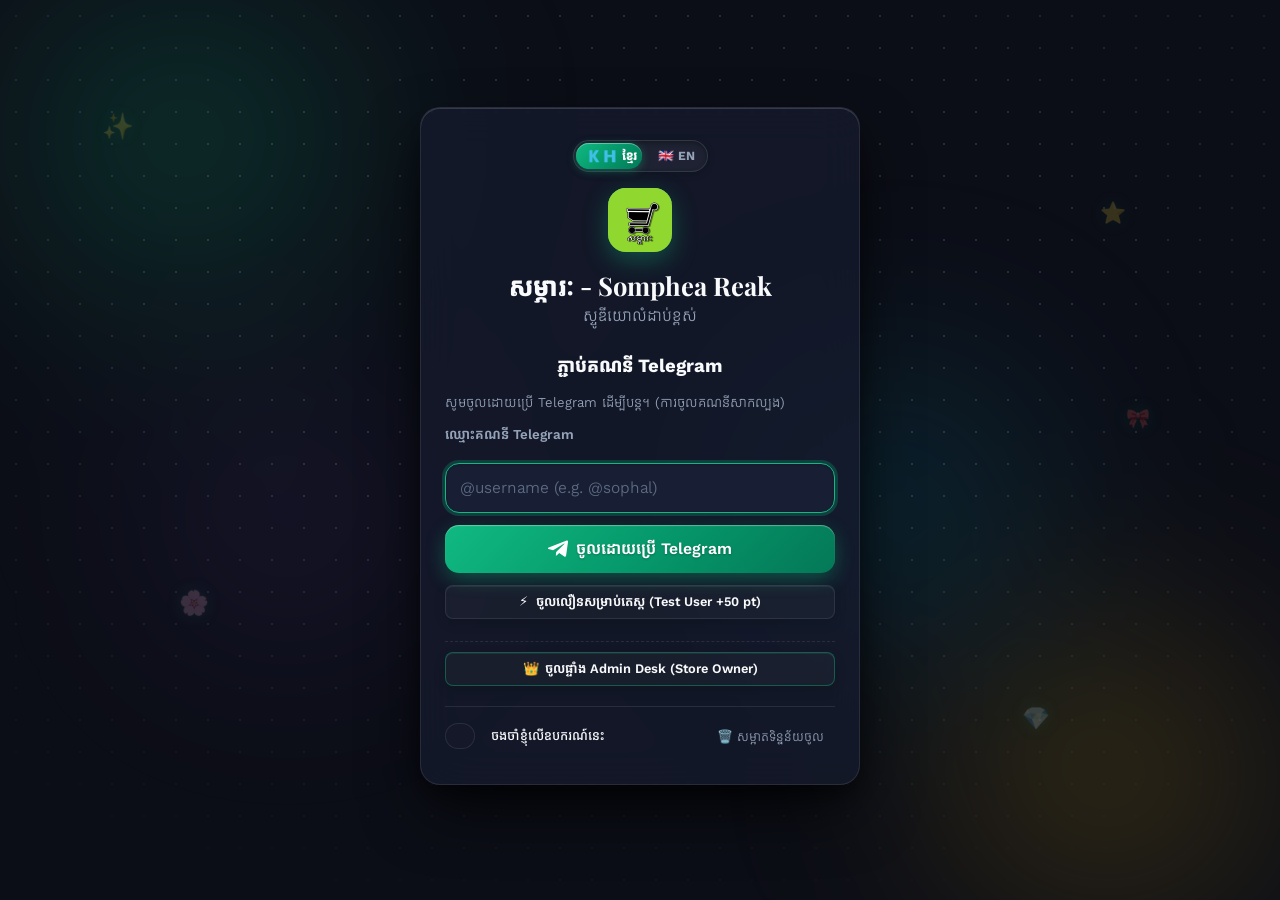
==== commit a2be46ce: "feat(security): implement data protection, .env configuration, security headers, rate limiting, lice" ====
--- a/index.html
+++ b/index.html
@@ -2,7 +2,7 @@
 <html lang="km" data-theme="dark">
 <head>
   <meta charset="UTF-8" />
-  <meta name="viewport" content="width=device-width, initial-scale=1.0" />
+  <meta name="viewport" content="width=device-width, initial-scale=1.0, viewport-fit=cover" />
   <title>Somphea Reak | Premium Studio</title>
   <link rel="preconnect" href="https://fonts.googleapis.com" />
   <link rel="preconnect" href="https://fonts.gstatic.com" crossorigin />
@@ -55,6 +55,11 @@
           <span id="tgLoginBtnText">Login with Telegram</span>
         </button>
         <button id="quickGuestBtn" class="btn ghost sm" type="button" style="width:100%">⚡ <span id="quickGuestBtnText">1-Click Fast Test Customer Login</span></button>
+        <div style="border-top:1px dashed var(--border);margin-top:10px;padding-top:10px">
+          <a href="admin.html" id="gateAdminDeskBtn" class="btn ghost sm" style="width:100%;border-color:rgba(16,185,129,0.4);color:#10b981;display:inline-flex;align-items:center;justify-content:center;gap:6px;font-weight:600">
+            👑 <span id="gateAdminDeskBtnText">ចូលផ្ទាំង Admin Desk (Store Owner)</span>
+          </a>
+        </div>
       </div>
 
       <div id="stepPhone" class="step hidden">
@@ -91,34 +96,74 @@
     <!-- Admin Mode Bar (Visible when visiting as Admin) -->
     <div id="adminBar" class="admin-bar hidden"></div>
 
-    <!-- Top Navigation Header -->
-    <header class="topbar glass">
-      <a class="brand" href="#home" data-nav="home">
-        <span class="logo-mark sm"><img src="logo.jpg" alt="Logo" class="site-logo-img" /></span>
-        <span id="brandName">Somphea Reak</span>
+    <!-- Top Navigation Header (Styled like the design in Pic 2) -->
+    <header class="topbar glass topbar-modern">
+      <!-- Left: Profile Circular Button -->
+      <div class="topbar-left">
+        <button class="topbar-circle-btn profile-circle-btn" data-nav="profile" id="navProfileBtn" title="My Profile" aria-label="Profile">
+          <svg viewBox="0 0 24 24" width="22" height="22" fill="currentColor">
+            <path d="M12 12c2.21 0 4-1.79 4-4s-1.79-4-4-4-4 1.79-4 4 1.79 4 4 4zm0 2c-2.67 0-8 1.34-8 4v2h16v-2c0-2.66-5.33-4-8-4z"/>
+          </svg>
+        </button>
+      </div>
+
+      <!-- Center: Brand Card Pill (Logo + Store Name + PREMIUM STUDIO) -->
+      <a class="topbar-brand-pill" href="#home" data-nav="home" title="Somphea Reak Home">
+        <div class="topbar-logo-box">
+          <img src="logo-dark.jpg" alt="Somphea Reak Logo" class="site-logo-img topbar-logo-img" />
+        </div>
+        <div class="topbar-brand-texts">
+          <span class="topbar-brand-title" id="brandName">សម្ភារៈ - Somphea Reak</span>
+          <span class="topbar-brand-sub" id="brandSubtitle">PREMIUM STUDIO</span>
+        </div>
       </a>
-      <nav class="actions">
-        <!-- Bilingual Switcher (Khmer / English) -->
-        <div class="lang-switch" id="topLangSwitch" data-lang="km">
-          <button class="lang-btn active" id="langKmBtn" type="button" onclick="setLang('km')" title="ប្តូរទៅភាសាខ្មែរ">🇰🇭 ខ្មែរ</button>
-          <button class="lang-btn" id="langEnBtn" type="button" onclick="setLang('en')" title="Switch to English">🇬🇧 EN</button>
-          <span class="lang-slider"></span>
-        </div>
-
-        <button class="pill points-pill" data-nav="rewards" id="navRewardsBtn" title="My points">⭐ <span id="ptCount">0</span> pt</button>
-        <button class="icon-btn" data-nav="orders" id="navOrdersBtn" title="My orders">📦</button>
-        <button class="icon-btn" data-nav="cart" id="navCartBtn" title="Shopping Cart">🛒<span id="cartBadge" class="dot hidden">0</span></button>
-
-        <!-- Animated Theme Switch Button (Sun / Moon) -->
-        <button class="theme-switch" id="themeSwitch" type="button" aria-label="Toggle dark/light theme" title="Toggle dark/light mode">
-          <span class="switch-knob">
-            <span class="moon-icon">🌙</span>
-            <span class="sun-icon">☀️</span>
-          </span>
-        </button>
-
-        <button class="icon-btn" data-nav="profile" id="navProfileBtn" title="My Profile">👤</button>
-      </nav>
+
+      <!-- Right: Desktop nav items + Language & Theme Switchers + Cart -->
+      <div class="topbar-right">
+        <button class="pill points-pill header-points-pill" data-nav="rewards" id="navRewardsBtn" title="My points">⭐ <span id="ptCount">0</span> pt</button>
+        <button class="topbar-circle-btn header-orders-btn" data-nav="orders" id="navOrdersBtn" title="My orders">📦</button>
+
+        <!-- Switchers Group: KH/EN Language Switch right next to Dark/Light Mode Switch -->
+        <div class="header-controls-cluster">
+          <div class="lang-switch header-lang-switch" id="topLangSwitch" data-lang="km">
+            <button class="lang-btn active" id="langKmBtn" type="button" onclick="setLang('km')" title="ប្តូរទៅភាសាខ្មែរ">🇰🇭 <span class="lang-txt">ខ្មែរ</span></button>
+            <button class="lang-btn" id="langEnBtn" type="button" onclick="setLang('en')" title="Switch to English">🇬🇧 <span class="lang-txt">EN</span></button>
+            <span class="lang-slider"></span>
+          </div>
+
+          <!-- Animated Liquid Theme Switch Button (Sun / Moon) -->
+          <button class="theme-switch" id="themeSwitch" type="button" aria-label="Toggle dark/light theme" title="Toggle dark/light mode">
+            <span class="switch-knob">
+              <span class="moon-icon" aria-hidden="true">
+                <svg class="moon-svg" viewBox="0 0 24 24" width="14" height="14" fill="currentColor">
+                  <path d="M21 12.79A9 9 0 1 1 11.21 3 7 7 0 0 0 21 12.79z"/>
+                </svg>
+              </span>
+              <span class="sun-icon" aria-hidden="true">
+                <svg class="sun-svg" viewBox="0 0 24 24" width="15" height="15" fill="none" stroke="currentColor" stroke-width="2.3" stroke-linecap="round">
+                  <circle cx="12" cy="12" r="4.2" fill="currentColor"/>
+                  <line x1="12" y1="1.5" x2="12" y2="3.8"/>
+                  <line x1="12" y1="20.2" x2="12" y2="22.5"/>
+                  <line x1="4.5" y1="4.5" x2="6.2" y2="6.2"/>
+                  <line x1="17.8" y1="17.8" x2="19.5" y2="19.5"/>
+                  <line x1="1.5" y1="12" x2="3.8" y2="12"/>
+                  <line x1="20.2" y1="12" x2="22.5" y2="12"/>
+                  <line x1="4.5" y1="19.5" x2="6.2" y2="17.8"/>
+                  <line x1="17.8" y1="6.2" x2="19.5" y2="4.5"/>
+                </svg>
+              </span>
+            </span>
+          </button>
+        </div>
+
+        <!-- Cart Button with Orange Badge -->
+        <button class="topbar-circle-btn cart-circle-btn" data-nav="cart" id="navCartBtn" title="Shopping Cart" aria-label="Shopping Cart">
+          <svg viewBox="0 0 24 24" width="22" height="22" fill="currentColor">
+            <path d="M7 18c-1.1 0-1.99.9-1.99 2S5.9 22 7 22s2-.9 2-2-.9-2-2-2zM1 2v2h2l3.6 7.59-1.35 2.45c-.16.28-.25.61-.25.96 0 1.1.9 2 2 2h12v-2H7.42c-.14 0-.25-.11-.25-.25l.03-.12.9-1.63h7.45c.75 0 1.41-.41 1.75-1.03l3.58-6.49c.08-.14.12-.31.12-.48 0-.55-.45-1-1-1H5.21l-.94-2H1zm16 16c-1.1 0-1.99.9-1.99 2s.89 2 1.99 2 2-.9 2-2-.9-2-2-2z"/>
+          </svg>
+          <span id="cartBadge" class="dot hidden">0</span>
+        </button>
+      </div>
     </header>
 
     <!-- Main Content Dynamic View -->
@@ -127,35 +172,58 @@
     <!-- Footer -->
     <footer class="muted small">
       <div id="footerCopy">© 2026 Somphea Reak Premium Studio · Cambodia Kingdom of Wonder</div>
+      <div style="margin-top:8px">
+        <a href="admin.html" class="muted small" style="text-decoration:underline;color:var(--accent);display:inline-flex;align-items:center;gap:4px">👑 Admin Desk Portal</a>
+      </div>
     </footer>
 
-    <!-- Customer Mobile Bottom Navigation Bar (Ergonomic thumb navigation for mobile phones) -->
-    <nav class="mobile-bottom-nav" id="custMobileNav" aria-label="Customer Mobile Navigation">
+    <!-- Customer Mobile Bottom Navigation Bar (Floating Dock with Center Circular Logo) -->
+    <nav class="mobile-bottom-nav floating-dock" id="custMobileNav" aria-label="Customer Navigation">
+      <!-- 1. Home Button -->
       <button class="mobile-nav-btn active" data-nav="home" id="mbNavHome" type="button" title="Home">
-        <span class="mb-nav-icon">🏠</span>
+        <span class="mb-nav-icon">
+          <svg viewBox="0 0 24 24" width="22" height="22" fill="currentColor">
+            <path d="M10 20v-6h4v6h5v-8h3L12 3 2 12h3v8z"/>
+          </svg>
+        </span>
         <span class="mb-nav-text" id="mbNavHomeTxt">ទំព័រដើម</span>
       </button>
-      <button class="mobile-nav-btn" onclick="scrollToGeneralShop()" id="mbNavShop" type="button" title="Shop All Items">
-        <span class="mb-nav-icon">🛍️</span>
-        <span class="mb-nav-text" id="mbNavShopTxt">ទំនិញ</span>
-      </button>
-      <button class="mobile-nav-btn" data-nav="custom-bracelet" id="mbNavCharm" type="button" title="Italy Bracelet">
-        <span class="mb-nav-icon">✨</span>
-        <span class="mb-nav-text" id="mbNavCharmTxt">ខ្សែដៃ</span>
-      </button>
+
+      <!-- 2. Cart Button with dynamic badge -->
       <button class="mobile-nav-btn" data-nav="cart" id="mbNavCart" type="button" title="Shopping Cart">
-        <span class="mb-nav-icon" style="position:relative">
-          🛒
+        <span class="mb-nav-icon mb-cart-icon-wrap">
+          <svg viewBox="0 0 24 24" width="22" height="22" fill="currentColor">
+            <path d="M7 18c-1.1 0-1.99.9-1.99 2S5.9 22 7 22s2-.9 2-2-.9-2-2-2zM1 2v2h2l3.6 7.59-1.35 2.45c-.16.28-.25.61-.25.96 0 1.1.9 2 2 2h12v-2H7.42c-.14 0-.25-.11-.25-.25l.03-.12.9-1.63h7.45c.75 0 1.41-.41 1.75-1.03l3.58-6.49c.08-.14.12-.31.12-.48 0-.55-.45-1-1-1H5.21l-.94-2H1zm16 16c-1.1 0-1.99.9-1.99 2s.89 2 1.99 2 2-.9 2-2-.9-2-2-2z"/>
+          </svg>
           <span id="mobileCartBadge" class="dot hidden">0</span>
         </span>
         <span class="mb-nav-text" id="mbNavCartTxt">កន្ត្រក</span>
       </button>
-      <button class="mobile-nav-btn" data-nav="orders" id="mbNavOrders" type="button" title="Order Receipts">
-        <span class="mb-nav-icon">📦</span>
+
+      <!-- 3. Center Circular Logo Button -->
+      <button class="mobile-nav-center-btn" data-nav="home" id="mbNavCenterLogo" type="button" title="Somphea Reak Home">
+        <div class="mb-center-logo-circle">
+          <img src="logo-dark.jpg" alt="Somphea Reak" class="site-logo-img mb-center-logo-img" />
+        </div>
+      </button>
+
+      <!-- 4. Orders Button -->
+      <button class="mobile-nav-btn" data-nav="orders" id="mbNavOrders" type="button" title="Orders">
+        <span class="mb-nav-icon">
+          <svg viewBox="0 0 24 24" width="22" height="22" fill="currentColor">
+            <path d="M13 3c-4.97 0-9 4.03-9 9H1l3.89 3.89.07.14L9 12H6c0-3.87 3.13-7 7-7s7 3.13 7 7-3.13 7-7 7c-1.93 0-3.68-.79-4.94-2.06l-1.42 1.42C8.27 19.99 10.51 21 13 21c4.97 0 9-4.03 9-9s-4.03-9-9-9zm-1 5v5l4.28 2.54.72-1.21-3.5-2.08V8H12z"/>
+          </svg>
+        </span>
         <span class="mb-nav-text" id="mbNavOrdersTxt">កម្ម៉ង់</span>
       </button>
+
+      <!-- 5. Profile Button -->
       <button class="mobile-nav-btn" data-nav="profile" id="mbNavProfile" type="button" title="My Profile">
-        <span class="mb-nav-icon">👤</span>
+        <span class="mb-nav-icon">
+          <svg viewBox="0 0 24 24" width="22" height="22" fill="currentColor">
+            <path d="M12 12c2.21 0 4-1.79 4-4s-1.79-4-4-4-4 1.79-4 4 1.79 4 4 4zm0 2c-2.67 0-8 1.34-8 4v2h16v-2c0-2.66-5.33-4-8-4z"/>
+          </svg>
+        </span>
         <span class="mb-nav-text" id="mbNavProfileTxt">គណនី</span>
       </button>
     </nav>
--- a/styles.css
+++ b/styles.css
@@ -77,17 +77,31 @@
   text-shadow: none !important;
 }
 
+html {
+  overflow-x: hidden;
+  max-width: 100%;
+  width: 100%;
+  -webkit-text-size-adjust: 100%;
+  touch-action: manipulation;
+  height: 100%;
+}
+
 body {
-  font-family: 'Kantumruy Pro', system-ui, -apple-system, sans-serif;
+  font-family: 'Kantumruy Pro', system-ui, -apple-system, BlinkMacSystemFont, sans-serif;
   background-color: var(--bg);
   background-image: var(--bg-grad, none);
   background-attachment: fixed;
   color: var(--fg);
   min-height: 100vh;
+  min-height: 100dvh;
+  width: 100%;
+  max-width: 100%;
   transition: background 0.35s ease, color 0.35s ease;
   overflow-x: hidden;
   line-height: 1.5;
   -webkit-font-smoothing: antialiased;
+  padding-left: env(safe-area-inset-left, 0px);
+  padding-right: env(safe-area-inset-right, 0px);
 }
 
 .hidden { display: none !important; }
@@ -243,11 +257,15 @@
   background: #141829;
   color: var(--fg);
   font: inherit;
+  font-size: 16px; /* CRITICAL: Minimum 16px prevents iOS Safari auto-zoom on focus */
   outline: none;
   caret-color: var(--accent);
   box-shadow: inset 0 2px 4px rgba(0, 0, 0, 0.35), 0 1px 2px rgba(255, 255, 255, 0.05);
   transition: border-color 0.2s, box-shadow 0.2s, background 0.2s;
   box-sizing: border-box;
+  -webkit-appearance: none;
+  appearance: none;
+  -webkit-tap-highlight-color: transparent;
 }
 [data-theme="light"] input,
 [data-theme="light"] select,
@@ -509,56 +527,160 @@
 }
 
 /* ================================================================
-   ANIMATED DARK / LIGHT MODE SWITCH BUTTON
+   CIRCULAR THEME TRANSITION & LIQUID THEME SWITCH BUTTON
    ================================================================ */
+
+/* View Transitions circular clip reveal */
+::view-transition-old(root),
+::view-transition-new(root) {
+  animation: none;
+  mix-blend-mode: normal;
+}
+::view-transition-old(root) {
+  z-index: 1;
+}
+::view-transition-new(root) {
+  z-index: 999999;
+}
+
+/* Fallback Theme Wave Circle Overlay */
+.theme-wave-circle {
+  position: fixed;
+  inset: 0;
+  pointer-events: none;
+  z-index: 999998;
+  display: none;
+  will-change: clip-path, opacity;
+}
+
+/* Header Cluster for Language + Theme Switcher */
+.header-controls-cluster {
+  display: inline-flex;
+  align-items: center;
+  gap: 8px;
+  flex-shrink: 0;
+}
+
+/* Liquid Theme Switch Button */
 .theme-switch {
   position: relative;
   width: 58px;
   height: 30px;
   border-radius: 99px;
   border: 1px solid var(--border);
-  background: #1e1b4b;
-  cursor: pointer;
-  padding: 2px;
-  display: flex;
+  background: #141726;
+  cursor: pointer;
+  padding: 3px;
+  display: inline-flex;
   align-items: center;
   outline: none;
   overflow: hidden;
-  box-shadow: inset 0 2px 6px rgba(0, 0, 0, 0.45), 0 2px 8px rgba(0, 0, 0, 0.2);
-  transition: background 0.4s ease, border-color 0.3s ease, box-shadow 0.3s ease;
+  box-shadow: inset 0 2px 6px rgba(0, 0, 0, 0.55), 0 2px 8px rgba(0, 0, 0, 0.25);
+  transition: background 0.45s cubic-bezier(0.4, 0, 0.2, 1),
+              border-color 0.3s ease,
+              box-shadow 0.35s ease;
+  -webkit-tap-highlight-color: transparent;
+  flex-shrink: 0;
+}
+.theme-switch::before {
+  content: '';
+  position: absolute;
+  inset: 0;
+  border-radius: 99px;
+  background: radial-gradient(circle at 75% 50%, rgba(99, 102, 241, 0.3), transparent 70%);
+  opacity: 1;
+  transition: opacity 0.4s ease;
+  pointer-events: none;
 }
 .theme-switch:hover {
   border-color: #10b981;
   box-shadow: inset 0 2px 6px rgba(0, 0, 0, 0.4), 0 0 14px rgba(16, 185, 129, 0.35);
 }
 [data-theme="light"] .theme-switch {
-  background: linear-gradient(135deg, #38bdf8, #818cf8);
+  background: linear-gradient(135deg, #38bdf8 0%, #60a5fa 55%, #f59e0b 100%);
   border-color: rgba(0, 0, 0, 0.12);
-  box-shadow: inset 0 2px 6px rgba(0, 0, 0, 0.15), 0 2px 8px rgba(56, 189, 248, 0.35);
+  box-shadow: inset 0 2px 5px rgba(0, 0, 0, 0.15), 0 2px 10px rgba(245, 158, 11, 0.3);
+}
+[data-theme="light"] .theme-switch::before {
+  background: radial-gradient(circle at 25% 50%, rgba(254, 240, 138, 0.6), transparent 70%);
 }
 
 .switch-knob {
+  position: relative;
+  z-index: 2;
   width: 24px;
   height: 24px;
   border-radius: 50%;
   background: #ffffff;
-  box-shadow: 0 2px 6px rgba(0, 0, 0, 0.4);
+  box-shadow: 0 2px 8px rgba(0, 0, 0, 0.45);
   display: flex;
   align-items: center;
   justify-content: center;
-  font-size: 0.85rem;
-  transform: translateX(28px) rotate(0deg);
-  transition: transform 0.45s cubic-bezier(0.34, 1.56, 0.64, 1), background 0.3s ease;
-}
+  transform: translateX(28px);
+  transition: transform 0.48s cubic-bezier(0.34, 1.56, 0.64, 1),
+              background 0.35s ease,
+              box-shadow 0.35s ease,
+              width 0.22s ease;
+}
+
+/* Liquid morph / jelly stretch effect on click/touch */
+.theme-switch:active .switch-knob {
+  width: 29px;
+  border-radius: 99px;
+}
+
 [data-theme="light"] .switch-knob {
-  transform: translateX(2px) rotate(360deg);
+  transform: translateX(1px);
   background: #fffbeb;
-  box-shadow: 0 2px 8px rgba(245, 158, 11, 0.45);
-}
-.theme-switch .sun-icon { display: none; }
-.theme-switch .moon-icon { display: inline-block; }
-[data-theme="light"] .theme-switch .sun-icon { display: inline-block; }
-[data-theme="light"] .theme-switch .moon-icon { display: none; }
+  box-shadow: 0 2px 10px rgba(245, 158, 11, 0.5), inset 0 1px 1px #ffffff;
+}
+
+/* Simple Clean SVGs inside Knob */
+.switch-knob .sun-icon,
+.switch-knob .moon-icon {
+  display: flex;
+  align-items: center;
+  justify-content: center;
+  line-height: 1;
+}
+
+.theme-switch .sun-icon {
+  display: none;
+  opacity: 0;
+  transform: scale(0.3) rotate(-120deg);
+  color: #d97706;
+}
+.theme-switch .moon-icon {
+  display: flex;
+  opacity: 1;
+  transform: scale(1) rotate(0deg);
+  color: #4f46e5;
+  animation: moonLiquidPop 0.48s cubic-bezier(0.34, 1.56, 0.64, 1);
+}
+
+[data-theme="light"] .theme-switch .sun-icon {
+  display: flex;
+  opacity: 1;
+  transform: scale(1) rotate(0deg);
+  animation: sunLiquidPop 0.48s cubic-bezier(0.34, 1.56, 0.64, 1);
+}
+[data-theme="light"] .theme-switch .moon-icon {
+  display: none;
+  opacity: 0;
+  transform: scale(0.3) rotate(120deg);
+}
+
+@keyframes sunLiquidPop {
+  0% { transform: scale(0.25) rotate(-130deg); opacity: 0; }
+  65% { transform: scale(1.22) rotate(18deg); opacity: 1; }
+  100% { transform: scale(1) rotate(0deg); opacity: 1; }
+}
+
+@keyframes moonLiquidPop {
+  0% { transform: scale(0.25) rotate(130deg); opacity: 0; }
+  65% { transform: scale(1.22) rotate(-18deg); opacity: 1; }
+  100% { transform: scale(1) rotate(0deg); opacity: 1; }
+}
 
 /* ================================================================
    ANIMATED KHMER & ENGLISH LANGUAGE SWITCHER
@@ -620,8 +742,23 @@
 /* ================================================================
    Login Gates
    ================================================================ */
-.gate { min-height: 100vh; display: grid; place-items: center; padding: 20px; }
-.gate-card { width: 100%; max-width: 440px; padding: 36px 32px; text-align: center; }
+.gate {
+  min-height: 100vh;
+  min-height: 100dvh;
+  display: flex;
+  align-items: center;
+  justify-content: center;
+  padding: calc(16px + env(safe-area-inset-top, 0px)) calc(16px + env(safe-area-inset-right, 0px)) calc(24px + env(safe-area-inset-bottom, 0px)) calc(16px + env(safe-area-inset-left, 0px));
+  box-sizing: border-box;
+}
+.gate-card {
+  width: 100%;
+  max-width: 440px;
+  padding: 32px 24px;
+  text-align: center;
+  box-sizing: border-box;
+  margin: auto;
+}
 .gate-card h1 { font-size: 1.6rem; margin-top: 14px; }
 .step { margin-top: 24px; text-align: left; display: flex; flex-direction: column; gap: 12px; }
 .step h3 { text-align: center; }
@@ -681,28 +818,209 @@
    ================================================================ */
 .announcement {
   padding: 8px 16px;
-  background: linear-gradient(90deg, rgba(16, 185, 129, 0.16), rgba(6, 182, 212, 0.16));
-  border-bottom: 1px solid var(--border);
+  background: linear-gradient(90deg, #ea580c, #f97316);
+  color: #ffffff;
+  border-bottom: 1px solid rgba(234, 88, 12, 0.3);
   text-align: center;
-  font-size: 0.82rem;
-  font-weight: 600;
+  font-size: 0.84rem;
+  font-weight: 700;
   display: flex;
   justify-content: center;
   align-items: center;
   gap: 8px;
-  box-shadow: 0 2px 10px rgba(0, 0, 0, 0.15);
-}
+  box-shadow: 0 2px 10px rgba(234, 88, 12, 0.25);
+}
+[data-theme="dark"] .announcement {
+  background: linear-gradient(90deg, #c2410c, #ea580c);
+  color: #fff7ed;
+  box-shadow: 0 2px 10px rgba(0, 0, 0, 0.35);
+}
+
+/* ================================================================
+   Modern Topbar (Matching Pic 2: Left Profile, Center Brand Card, Right Cart)
+   ================================================================ */
 .topbar {
   position: sticky;
-  top: 12px;
-  margin: 12px auto;
+  top: calc(8px + env(safe-area-inset-top, 0px));
+  margin: 6px auto 10px;
   max-width: 1150px;
+  width: calc(100% - 16px);
   display: flex;
   justify-content: space-between;
   align-items: center;
-  padding: 10px 18px;
-  z-index: 20;
-}
+  padding: 8px 14px;
+  z-index: 30;
+  border-radius: 28px;
+  background: rgba(15, 23, 42, 0.85);
+  backdrop-filter: blur(20px);
+  -webkit-backdrop-filter: blur(20px);
+  border: 1px solid rgba(255, 255, 255, 0.1);
+  box-shadow: 0 8px 24px rgba(0, 0, 0, 0.35);
+  transition: background 0.3s, border-color 0.3s, box-shadow 0.3s;
+}
+
+[data-theme="light"] .topbar {
+  background: rgba(255, 255, 255, 0.92);
+  border: 1px solid rgba(15, 23, 42, 0.08);
+  box-shadow: 0 8px 24px rgba(0, 0, 0, 0.06);
+}
+
+.topbar-left,
+.topbar-right {
+  display: flex;
+  align-items: center;
+  gap: 8px;
+}
+
+/* Circular Icon Buttons (Profile, Cart, Theme Switch) */
+.topbar-circle-btn {
+  position: relative;
+  width: 42px;
+  height: 42px;
+  min-width: 42px;
+  border-radius: 50%;
+  border: 1px solid rgba(255, 255, 255, 0.12);
+  background: rgba(30, 41, 59, 0.75);
+  color: #f1f5f9;
+  cursor: pointer;
+  display: grid;
+  place-items: center;
+  box-shadow: 0 2px 8px rgba(0, 0, 0, 0.25);
+  transition: transform 0.15s, background 0.15s, border-color 0.15s, box-shadow 0.15s;
+  padding: 0;
+  -webkit-tap-highlight-color: transparent;
+}
+
+.topbar-circle-btn:hover {
+  transform: translateY(-2px) scale(1.04);
+  box-shadow: 0 4px 14px rgba(0, 0, 0, 0.35);
+}
+
+.topbar-circle-btn:active {
+  transform: scale(0.95);
+}
+
+[data-theme="light"] .topbar-circle-btn {
+  background: #ffffff;
+  border: 1px solid rgba(15, 23, 42, 0.08);
+  color: #334155;
+  box-shadow: 0 2px 10px rgba(0, 0, 0, 0.05);
+}
+
+/* Profile button soft blue avatar tint matching Pic 2 */
+.profile-circle-btn {
+  color: #60a5fa;
+}
+[data-theme="light"] .profile-circle-btn {
+  color: #0284c7;
+}
+
+/* Center Brand Pill Card matching Pic 2 */
+.topbar-brand-pill {
+  display: flex;
+  align-items: center;
+  gap: 10px;
+  padding: 4px 16px 4px 6px;
+  background: rgba(30, 41, 59, 0.85);
+  border: 1px solid rgba(255, 255, 255, 0.12);
+  border-radius: 99px;
+  text-decoration: none;
+  cursor: pointer;
+  box-shadow: 0 2px 10px rgba(0, 0, 0, 0.25);
+  transition: transform 0.15s, border-color 0.15s, box-shadow 0.15s;
+  user-select: none;
+}
+
+.topbar-brand-pill:hover {
+  transform: translateY(-1px);
+  border-color: rgba(255, 255, 255, 0.25);
+  box-shadow: 0 4px 16px rgba(0, 0, 0, 0.35);
+}
+
+[data-theme="light"] .topbar-brand-pill {
+  background: #ffffff;
+  border: 1px solid rgba(15, 23, 42, 0.08);
+  box-shadow: 0 2px 10px rgba(0, 0, 0, 0.06);
+}
+
+.topbar-logo-box {
+  width: 40px;
+  height: 40px;
+  min-width: 40px;
+  border-radius: 10px;
+  overflow: hidden;
+  display: flex;
+  align-items: center;
+  justify-content: center;
+  background: transparent;
+}
+
+.topbar-logo-img {
+  width: 100%;
+  height: 100%;
+  object-fit: contain;
+  display: block;
+}
+
+.topbar-brand-texts {
+  display: flex;
+  flex-direction: column;
+  align-items: flex-start;
+  line-height: 1.2;
+}
+
+.topbar-brand-title {
+  font-size: 0.95rem;
+  font-weight: 700;
+  color: #f8fafc;
+  letter-spacing: -0.01em;
+  white-space: nowrap;
+}
+
+[data-theme="light"] .topbar-brand-title {
+  color: #0f172a;
+}
+
+.topbar-brand-sub {
+  font-size: 0.64rem;
+  font-weight: 800;
+  letter-spacing: 0.1em;
+  text-transform: uppercase;
+  color: #fb923c;
+  white-space: nowrap;
+}
+
+[data-theme="light"] .topbar-brand-sub {
+  color: #ea580c;
+}
+
+/* Orange Cart Badge */
+.topbar-badge,
+.dot {
+  position: absolute;
+  top: -3px;
+  right: -3px;
+  background: #ea580c;
+  color: #ffffff;
+  font-size: 0.72rem;
+  font-weight: 800;
+  min-width: 19px;
+  height: 19px;
+  border-radius: 99px;
+  display: flex;
+  align-items: center;
+  justify-content: center;
+  padding: 0 4px;
+  box-shadow: 0 2px 8px rgba(234, 88, 12, 0.55);
+  border: 2px solid #0f172a;
+  line-height: 1;
+}
+
+[data-theme="light"] .topbar-badge,
+[data-theme="light"] .dot {
+  border: 2px solid #ffffff;
+}
+
 .brand {
   display: flex;
   gap: 10px;
@@ -732,18 +1050,6 @@
   background: rgba(16, 185, 129, 0.08);
   box-shadow: 0 6px 16px rgba(16, 185, 129, 0.2);
   transform: translateY(-2px);
-}
-.dot {
-  position: absolute;
-  top: -5px;
-  right: -5px;
-  background: var(--err);
-  color: #fff;
-  font-size: 0.7rem;
-  font-weight: 700;
-  border-radius: 99px;
-  padding: 1px 6px;
-  box-shadow: 0 2px 6px rgba(239, 68, 68, 0.5);
 }
 
 /* ================================================================
@@ -1239,12 +1545,57 @@
 }
 .shop-search-box {
   min-width: 180px;
-  max-width: 280px;
-}
-.shop-search-box input {
-  padding: 8px 14px;
-  font-size: 0.85rem;
+  max-width: 320px;
+  width: 100%;
+}
+.search-input-wrap {
+  position: relative;
+  width: 100%;
+  display: flex;
+  align-items: center;
+}
+.search-input-wrap .search-icon {
+  position: absolute;
+  left: 14px;
+  pointer-events: none;
+  font-size: 0.92rem;
+  opacity: 0.65;
+}
+.search-input-wrap input {
+  width: 100%;
+  padding: 10px 38px 10px 38px !important;
+  font-size: 0.9rem;
   border-radius: 99px;
+  border: 1px solid var(--border);
+  background: rgba(20, 24, 41, 0.95);
+  box-sizing: border-box;
+}
+[data-theme="light"] .search-input-wrap input {
+  background: #ffffff;
+}
+.search-clear-btn {
+  position: absolute;
+  right: 12px;
+  background: transparent;
+  border: none;
+  color: var(--muted);
+  font-size: 1.05rem;
+  cursor: pointer;
+  padding: 4px;
+  display: grid;
+  place-items: center;
+  transition: color 0.15s;
+  -webkit-tap-highlight-color: transparent;
+}
+.search-clear-btn:hover {
+  color: var(--fg);
+}
+.order-search-box {
+  margin-bottom: 12px;
+  display: flex;
+  gap: 8px;
+  align-items: center;
+  width: 100%;
 }
 .category-pills-bar {
   display: flex;
@@ -1759,22 +2110,27 @@
   inset: 0;
   background: rgba(0, 0, 0, 0.65);
   backdrop-filter: blur(10px);
-  display: grid;
-  place-items: center;
-  z-index: 80;
-  padding: 20px;
+  -webkit-backdrop-filter: blur(10px);
+  display: flex;
+  align-items: center;
+  justify-content: center;
+  z-index: 100;
+  padding: calc(14px + env(safe-area-inset-top, 0px)) calc(12px + env(safe-area-inset-right, 0px)) calc(18px + env(safe-area-inset-bottom, 0px)) calc(12px + env(safe-area-inset-left, 0px));
+  box-sizing: border-box;
 }
 .modal-card {
-  padding: 30px;
+  padding: 30px 24px;
   max-width: 520px;
   width: 100%;
   text-align: center;
-  max-height: 92vh;
+  max-height: calc(100dvh - 36px - env(safe-area-inset-top, 0px) - env(safe-area-inset-bottom, 0px));
   overflow-y: auto;
+  -webkit-overflow-scrolling: touch;
   position: relative;
   box-shadow: var(--shadow-modal) !important;
   animation: modalSpring 0.28s cubic-bezier(0.34, 1.56, 0.64, 1);
   will-change: transform, opacity;
+  box-sizing: border-box;
 }
 @keyframes modalSpring {
   0% { transform: scale(0.9) translateY(16px); opacity: 0; }
@@ -1829,10 +2185,14 @@
   font-size: 0.85rem;
   background: rgba(255, 255, 255, 0.04);
   border: 1px solid var(--border);
-  padding: 18px;
+  padding: 16px 14px;
   border-radius: var(--radius-md);
   line-height: 1.6;
   box-shadow: inset 0 2px 8px rgba(0, 0, 0, 0.25);
+  word-break: break-word;
+  overflow-x: auto;
+  max-width: 100%;
+  box-sizing: border-box;
 }
 [data-theme="light"] .receipt { background: #e2e8f0; color: #0f172a; }
 
@@ -1840,9 +2200,142 @@
    Mobile-First Navigation & Ergonomics (Customer & Admin)
    ================================================================ */
 
-/* Customer Mobile Bottom Navigation (Hidden on desktop by default) */
-.mobile-bottom-nav {
-  display: none;
+/* Customer Bottom Floating Island Navigation Dock */
+.mobile-bottom-nav,
+.floating-dock {
+  display: flex;
+  position: fixed;
+  bottom: calc(14px + env(safe-area-inset-bottom, 0px));
+  left: 12px;
+  right: 12px;
+  margin: 0 auto;
+  max-width: 440px;
+  height: 64px;
+  background: rgba(15, 23, 42, 0.94);
+  backdrop-filter: blur(25px);
+  -webkit-backdrop-filter: blur(25px);
+  border: 1px solid rgba(255, 255, 255, 0.14);
+  border-radius: 36px;
+  z-index: 95;
+  justify-content: space-around;
+  align-items: center;
+  padding: 0 10px;
+  box-shadow: 0 12px 36px rgba(0, 0, 0, 0.55), 0 2px 10px rgba(0, 0, 0, 0.3);
+  transition: background 0.3s, border-color 0.3s, box-shadow 0.3s;
+}
+
+[data-theme="light"] .mobile-bottom-nav,
+[data-theme="light"] .floating-dock {
+  background: rgba(255, 255, 255, 0.95);
+  border: 1px solid rgba(15, 23, 42, 0.08);
+  box-shadow: 0 12px 36px rgba(0, 0, 0, 0.12), 0 2px 8px rgba(0, 0, 0, 0.05);
+}
+
+.mobile-nav-btn {
+  flex: 1;
+  display: flex;
+  flex-direction: column;
+  align-items: center;
+  justify-content: center;
+  gap: 3px;
+  background: transparent;
+  border: none;
+  color: var(--muted);
+  font: inherit;
+  padding: 6px 0;
+  cursor: pointer;
+  transition: color 0.15s, transform 0.15s;
+  -webkit-tap-highlight-color: transparent;
+}
+
+.mobile-nav-btn:active {
+  transform: scale(0.92);
+}
+
+.mobile-nav-btn.active {
+  color: #10b981;
+  font-weight: 700;
+}
+
+[data-theme="light"] .mobile-nav-btn.active {
+  color: #0284c7;
+}
+
+.mb-nav-icon {
+  display: flex;
+  align-items: center;
+  justify-content: center;
+  line-height: 1;
+  position: relative;
+}
+
+.mb-cart-icon-wrap {
+  position: relative;
+}
+
+.mb-nav-text {
+  font-size: 0.68rem;
+  font-weight: 600;
+  line-height: 1.1;
+}
+
+/* Center Circular Logo Button in Bottom Bar (Elevated Circular Emblem) */
+.mobile-nav-center-btn {
+  position: relative;
+  margin-top: -24px;
+  width: 60px;
+  height: 60px;
+  min-width: 60px;
+  border-radius: 50%;
+  padding: 0;
+  border: none;
+  background: transparent;
+  cursor: pointer;
+  display: grid;
+  place-items: center;
+  -webkit-tap-highlight-color: transparent;
+  z-index: 100;
+}
+
+.mb-center-logo-circle {
+  width: 58px;
+  height: 58px;
+  border-radius: 50%;
+  overflow: hidden;
+  display: flex;
+  align-items: center;
+  justify-content: center;
+  background: #0f172a;
+  border: 3.5px solid #10b981;
+  box-shadow: 0 6px 20px rgba(16, 185, 129, 0.45), 0 2px 8px rgba(0, 0, 0, 0.4);
+  transition: transform 0.25s cubic-bezier(0.34, 1.56, 0.64, 1), box-shadow 0.25s, border-color 0.25s;
+}
+
+[data-theme="light"] .mb-center-logo-circle {
+  background: #ffffff;
+  border: 3.5px solid #38bdf8;
+  box-shadow: 0 6px 20px rgba(14, 165, 233, 0.4), 0 2px 8px rgba(0, 0, 0, 0.1);
+}
+
+.mobile-nav-center-btn:hover .mb-center-logo-circle {
+  transform: translateY(-3px) scale(1.08);
+  box-shadow: 0 10px 24px rgba(16, 185, 129, 0.6);
+}
+
+[data-theme="light"] .mobile-nav-center-btn:hover .mb-center-logo-circle {
+  box-shadow: 0 10px 24px rgba(14, 165, 233, 0.55);
+}
+
+.mobile-nav-center-btn:active .mb-center-logo-circle {
+  transform: scale(0.92);
+}
+
+.mb-center-logo-img {
+  width: 100%;
+  height: 100%;
+  border-radius: 50%;
+  object-fit: cover;
+  display: block;
 }
 
 /* Admin Mobile Bottom Navigation Dock (Hidden on desktop by default) */
@@ -2091,32 +2584,24 @@
 
 /* Mobile Devices & Small Tablets (<= 768px) */
 @media (max-width: 768px) {
-  /* Customer Storefront Mobile Ergonomics */
+  /* Prevent iOS Safari auto-zoom on form focus */
+  input, select, textarea {
+    font-size: 16px !important;
+  }
+
+  /* Customer Storefront Mobile Ergonomics & Safe Areas */
   #app main#view {
-    padding-bottom: 84px !important; /* Prevent bottom navigation bar from overlapping content */
-  }
-
-  .mobile-bottom-nav {
-    display: flex;
-    position: fixed;
-    bottom: 0;
-    left: 0;
-    right: 0;
+    padding-bottom: calc(105px + env(safe-area-inset-bottom, 0px)) !important;
+    padding-left: 12px;
+    padding-right: 12px;
+  }
+
+  .mobile-bottom-nav,
+  .floating-dock {
+    bottom: calc(12px + env(safe-area-inset-bottom, 0px));
+    left: 10px;
+    right: 10px;
     height: 60px;
-    background: rgba(15, 23, 42, 0.94);
-    backdrop-filter: blur(20px);
-    -webkit-backdrop-filter: blur(20px);
-    border-top: 1px solid rgba(255, 255, 255, 0.1);
-    z-index: 95;
-    justify-content: space-around;
-    align-items: center;
-    padding-bottom: env(safe-area-inset-bottom, 0px);
-    box-shadow: 0 -4px 20px rgba(0, 0, 0, 0.4);
-  }
-  [data-theme="light"] .mobile-bottom-nav {
-    background: rgba(255, 255, 255, 0.96);
-    border-top: 1px solid rgba(15, 23, 42, 0.08);
-    box-shadow: 0 -4px 20px rgba(0, 0, 0, 0.08);
   }
   .mobile-nav-btn {
     flex: 1;
@@ -2129,7 +2614,7 @@
     border: none;
     color: var(--muted);
     font: inherit;
-    padding: 6px 0;
+    padding: 4px 0;
     cursor: pointer;
     transition: color 0.15s, transform 0.15s;
     -webkit-tap-highlight-color: transparent;
@@ -2142,7 +2627,7 @@
     font-weight: 700;
   }
   .mb-nav-icon {
-    font-size: 1.3rem;
+    font-size: 1.25rem;
     line-height: 1;
   }
   .mb-nav-text {
@@ -2151,9 +2636,11 @@
     line-height: 1.1;
   }
 
-  /* Admin Panel Mobile Ergonomics */
+  /* Admin Panel Mobile Ergonomics & Safe Areas */
   #admin #view {
-    padding-bottom: 84px !important;
+    padding-bottom: calc(85px + env(safe-area-inset-bottom, 0px)) !important;
+    padding-left: 10px;
+    padding-right: 10px;
   }
   .admin-mobile-nav {
     display: flex;
@@ -2161,7 +2648,8 @@
     bottom: 0;
     left: 0;
     right: 0;
-    height: 60px;
+    min-height: 60px;
+    height: calc(60px + env(safe-area-inset-bottom, 0px));
     background: rgba(15, 23, 42, 0.94);
     backdrop-filter: blur(20px);
     -webkit-backdrop-filter: blur(20px);
@@ -2171,6 +2659,7 @@
     align-items: center;
     padding-bottom: env(safe-area-inset-bottom, 0px);
     box-shadow: 0 -4px 20px rgba(0, 0, 0, 0.4);
+    box-sizing: border-box;
   }
   [data-theme="light"] .admin-mobile-nav {
     background: rgba(255, 255, 255, 0.96);
@@ -2201,7 +2690,7 @@
     font-weight: 700;
   }
   .amb-icon {
-    font-size: 1.3rem;
+    font-size: 1.25rem;
     line-height: 1;
   }
   .amb-label {
@@ -2216,7 +2705,7 @@
   }
   .admin-wrap {
     grid-template-columns: 1fr !important;
-    padding: 10px 8px !important;
+    padding: 8px 6px !important;
     gap: 12px;
   }
 
@@ -2265,48 +2754,179 @@
     font-size: 1.15rem;
   }
 
-  /* Streamline Topbar on Mobile Devices */
-  .topbar .actions button#navOrdersBtn,
-  .topbar .actions button#navCartBtn,
-  .topbar .actions button#navProfileBtn {
-    display: none;
+  /* Streamline Topbar on Mobile Devices - Keep Profile, Brand, Compact Lang Switch, Theme Switch, Cart */
+  .header-points-pill,
+  .header-orders-btn {
+    display: none !important;
+  }
+  .header-controls-cluster {
+    display: inline-flex !important;
+    align-items: center;
+    gap: 5px;
+    flex-shrink: 0;
+  }
+  .header-lang-switch {
+    display: inline-flex !important;
+    height: 28px;
+    padding: 2px;
+    flex-shrink: 0;
+  }
+  .header-lang-switch .lang-txt {
+    display: none; /* Show compact flags only (🇰🇭 | 🇬🇧) to keep topbar single-row on phones */
+  }
+  .header-lang-switch .lang-btn {
+    font-size: 0.76rem;
+    padding: 2px 6px;
+  }
+  .theme-switch {
+    width: 44px;
+    height: 24px;
+  }
+  .switch-knob {
+    width: 18px;
+    height: 18px;
+    transform: translateX(20px);
+  }
+  [data-theme="light"] .switch-knob {
+    transform: translateX(2px);
+  }
+
+  /* Admin Header Streamlining on Phone */
+  #admin .topbar {
+    width: calc(100% - 10px);
+    margin: 4px auto 8px;
+    padding: 6px 10px;
+    gap: 6px;
+    border-radius: 22px;
+  }
+  #admin .topbar .brand {
+    min-width: 0;
+    flex-shrink: 1;
+    gap: 6px;
+  }
+  #admin .topbar .brand span:nth-child(2) {
+    font-size: 0.88rem;
+    white-space: nowrap;
+  }
+  #backendBadge {
+    font-size: 0.65rem !important;
+    padding: 2px 6px !important;
+  }
+  #admin .topbar .actions {
+    gap: 4px;
+    flex-shrink: 0;
+  }
+  #admin .topbar .actions .icon-btn {
+    width: 36px;
+    height: 36px;
+    min-width: 36px;
+    font-size: 1rem;
   }
   #admin .topbar .actions button.btn.sm {
     display: none;
   }
 
+  /* Full-width Search Input on Mobile */
+  .shop-search-box {
+    min-width: 0 !important;
+    width: 100% !important;
+    max-width: 100% !important;
+    margin-top: 8px;
+  }
+
   /* Other Mobile Adjustments */
-  .two { grid-template-columns: 1fr; gap: 16px; }
-  .hero { padding: 28px 14px; }
-  .hero h1 { font-size: 1.9rem; }
+  .two { grid-template-columns: 1fr; gap: 16px; width: 100%; }
+  .hero { padding: 24px 14px; border-radius: 18px; }
+  .hero h1 { font-size: 1.85rem; }
   .form-grid { grid-template-columns: 1fr; }
   .phone-row { flex-wrap: nowrap; }
+  .panel { padding: 18px 14px; border-radius: 18px; }
 }
 
 /* Small Phones / iPhones (<= 480px) */
 @media (max-width: 480px) {
   body { font-size: 0.92rem; }
   .topbar {
-    margin: 4px 6px;
-    padding: 6px 10px;
-    border-radius: var(--radius-md);
-  }
-  .brand { gap: 6px; }
-  .brand .logo-mark.sm { width: 30px; height: 30px; }
-  .brand span#brandName { font-size: 0.95rem; }
-  .actions { gap: 4px; }
-  .icon-btn { width: 34px; height: 34px; font-size: 0.95rem; border-radius: 8px; }
-  .points-pill { padding: 4px 8px; font-size: 0.72rem; }
-  .theme-switch { width: 48px; height: 26px; }
-  .switch-knob { width: 20px; height: 20px; font-size: 0.75rem; transform: translateX(23px); }
-  [data-theme="light"] .switch-knob { transform: translateX(2px) rotate(360deg); }
-  .lang-switch { height: 26px; padding: 2px; }
-  .lang-btn { font-size: 0.68rem; padding: 2px 6px; }
+    width: calc(100% - 10px);
+    margin: 4px auto 8px;
+    padding: 5px 8px;
+    border-radius: 24px;
+    gap: 5px;
+    box-sizing: border-box;
+  }
+  .topbar-left, .topbar-right {
+    gap: 4px;
+    flex-shrink: 0;
+  }
+  .topbar-circle-btn {
+    width: 36px;
+    height: 36px;
+    min-width: 36px;
+  }
+  .topbar-brand-pill {
+    padding: 3px 8px 3px 4px;
+    gap: 5px;
+    min-width: 0;
+    flex-shrink: 1;
+    overflow: hidden;
+  }
+  .topbar-logo-box {
+    width: 30px;
+    height: 30px;
+    min-width: 30px;
+  }
+  .topbar-brand-texts {
+    min-width: 0;
+    overflow: hidden;
+  }
+  .topbar-brand-title {
+    font-size: 0.78rem;
+    white-space: nowrap;
+    overflow: hidden;
+    text-overflow: ellipsis;
+  }
+  .topbar-brand-sub {
+    font-size: 0.52rem;
+  }
+  .header-controls-cluster {
+    gap: 3px;
+  }
+  .header-lang-switch {
+    height: 25px;
+    padding: 1px 2px;
+  }
+  .header-lang-switch .lang-btn {
+    font-size: 0.68rem;
+    padding: 2px 4px;
+  }
+  .theme-switch {
+    width: 42px;
+    height: 24px;
+    padding: 2px;
+  }
+  .switch-knob {
+    width: 18px;
+    height: 18px;
+    font-size: 0.7rem;
+    transform: translateX(18px);
+  }
+  [data-theme="light"] .switch-knob {
+    transform: translateX(1px);
+  }
+  .switch-knob svg {
+    width: 12px;
+    height: 12px;
+  }
   
-  .gate-card { padding: 24px 16px; border-radius: 16px; }
+  .gate-card { padding: 24px 16px; border-radius: 18px; }
   .login-meta-box { flex-direction: column; align-items: flex-start; gap: 8px; }
-  .modal { padding: 10px; }
-  .modal-card { padding: 20px 14px; border-radius: 16px; max-height: 92vh; width: 100%; }
+  .modal { padding: calc(10px + env(safe-area-inset-top, 0px)) 10px calc(14px + env(safe-area-inset-bottom, 0px)) 10px; }
+  .modal-card {
+    padding: 20px 14px;
+    border-radius: 18px;
+    max-height: calc(100dvh - 36px - env(safe-area-inset-top, 0px) - env(safe-area-inset-bottom, 0px));
+    width: 100%;
+  }
   
   .bracelet-preview {
     display: flex;
@@ -2326,30 +2946,204 @@
   .stats { grid-template-columns: repeat(2, 1fr); gap: 8px; }
   .stat { padding: 12px 10px; }
   .stat b { font-size: 1.25rem; }
-}
-
-/* Extra-Narrow Phones (<= 360px): Maintain Taobao 2-Column with Compact Padding */
-@media (max-width: 360px) {
+
+  .receipt {
+    font-size: 0.74rem;
+    padding: 10px 8px;
+    line-height: 1.5;
+  }
+}
+
+/* Extra-Narrow Phones (<= 380px): Maintain Single-Row Header without Overflow */
+@media (max-width: 380px) {
+  .topbar {
+    width: calc(100% - 6px);
+    padding: 4px 5px;
+    gap: 4px;
+  }
+  .topbar-circle-btn {
+    width: 32px;
+    height: 32px;
+    min-width: 32px;
+  }
+  .topbar-logo-box {
+    width: 26px;
+    height: 26px;
+    min-width: 26px;
+  }
+  .topbar-brand-sub {
+    display: none !important;
+  }
+  .topbar-brand-title {
+    font-size: 0.7rem;
+    max-width: 80px;
+  }
+  .header-controls-cluster {
+    gap: 3px;
+  }
+  .header-lang-switch .lang-txt {
+    display: none; /* Show flag only on tiny 320px screens: 🇰🇭 | 🇬🇧 */
+  }
+  .header-lang-switch .lang-btn {
+    padding: 2px 4px;
+    font-size: 0.72rem;
+  }
   .products {
-    grid-template-columns: repeat(2, 1fr) !important;
+    grid-template-columns: repeat(2, minmax(0, 1fr)) !important;
     gap: 6px !important;
   }
   .tb-body {
     padding: 6px 6px 8px;
   }
   .tb-title {
-    font-size: 0.78rem;
+    font-size: 0.76rem;
   }
   .tb-int {
-    font-size: 1.1rem;
+    font-size: 1.05rem;
   }
   .tb-cart-btn {
     width: 26px;
     height: 26px;
-    font-size: 1rem;
+    font-size: 0.95rem;
   }
   .stats { grid-template-columns: 1fr; }
   .actions { gap: 2px; }
+}
+
+/* Cart Voucher Integration & Action Buttons */
+.cart-buttons-row {
+  display: flex;
+  gap: 10px;
+  align-items: center;
+  margin-top: 14px;
+}
+.cart-voucher-btn {
+  flex: 1;
+  display: inline-flex;
+  align-items: center;
+  justify-content: center;
+  gap: 6px;
+  padding: 10px 14px;
+  font-size: 0.88rem;
+  font-weight: 600;
+  border-radius: var(--radius-sm);
+  border: 1px solid rgba(16, 185, 129, 0.35);
+  background: rgba(16, 185, 129, 0.08);
+  color: var(--ok);
+  transition: all 0.2s ease;
+  white-space: nowrap;
+  overflow: hidden;
+  text-overflow: ellipsis;
+  cursor: pointer;
+}
+.cart-voucher-btn:hover {
+  background: rgba(16, 185, 129, 0.18);
+  border-color: var(--ok);
+  transform: translateY(-1px);
+}
+.cart-checkout-btn {
+  flex: 1.2;
+}
+@media (max-width: 520px) {
+  .cart-buttons-row {
+    flex-direction: column;
+    gap: 8px;
+  }
+  .cart-voucher-btn,
+  .cart-checkout-btn {
+    width: 100%;
+  }
+}
+.btn-clear-voucher {
+  border: none;
+  background: rgba(239, 68, 68, 0.15);
+  color: var(--err);
+  border-radius: 50%;
+  width: 20px;
+  height: 20px;
+  display: inline-grid;
+  place-items: center;
+  font-size: 0.72rem;
+  font-weight: 700;
+  cursor: pointer;
+  transition: all 0.15s ease;
+  line-height: 1;
+}
+.btn-clear-voucher:hover {
+  background: var(--err);
+  color: #ffffff;
+}
+
+/* Account Page Custom Actions: Voucher & Telegram Customer Service */
+.account-actions-box {
+  display: flex;
+  flex-direction: column;
+  gap: 12px;
+  margin-top: 20px;
+}
+.account-primary-actions {
+  display: flex;
+  gap: 10px;
+  justify-content: center;
+  flex-wrap: wrap;
+}
+.account-voucher-btn {
+  flex: 1;
+  min-width: 180px;
+  display: inline-flex;
+  align-items: center;
+  justify-content: center;
+  gap: 8px;
+  padding: 12px 18px;
+  font-size: 0.94rem;
+  font-weight: 700;
+  border-radius: var(--radius-md);
+  box-shadow: var(--btn-green-shadow);
+  cursor: pointer;
+}
+.account-voucher-btn:hover {
+  transform: translateY(-2px);
+  box-shadow: var(--btn-green-shadow-hover);
+}
+.account-cs-btn {
+  flex: 1;
+  min-width: 180px;
+  display: inline-flex;
+  align-items: center;
+  justify-content: center;
+  gap: 8px;
+  padding: 12px 18px;
+  font-size: 0.94rem;
+  font-weight: 700;
+  border-radius: var(--radius-md);
+  background: linear-gradient(135deg, #0088cc 0%, #006699 100%);
+  color: #ffffff !important;
+  text-decoration: none;
+  box-shadow: 0 4px 14px rgba(0, 136, 204, 0.35);
+  transition: transform 0.15s, box-shadow 0.15s;
+  cursor: pointer;
+}
+.account-cs-btn:hover {
+  transform: translateY(-2px);
+  box-shadow: 0 8px 24px rgba(0, 136, 204, 0.5);
+  color: #ffffff;
+}
+.account-secondary-actions {
+  display: flex;
+  gap: 8px;
+  justify-content: center;
+  flex-wrap: wrap;
+  margin-top: 6px;
+}
+@media (max-width: 480px) {
+  .account-primary-actions {
+    flex-direction: column;
+  }
+  .account-voucher-btn,
+  .account-cs-btn {
+    width: 100%;
+    min-width: 0;
+  }
 }
 
 /* Print Receipt */
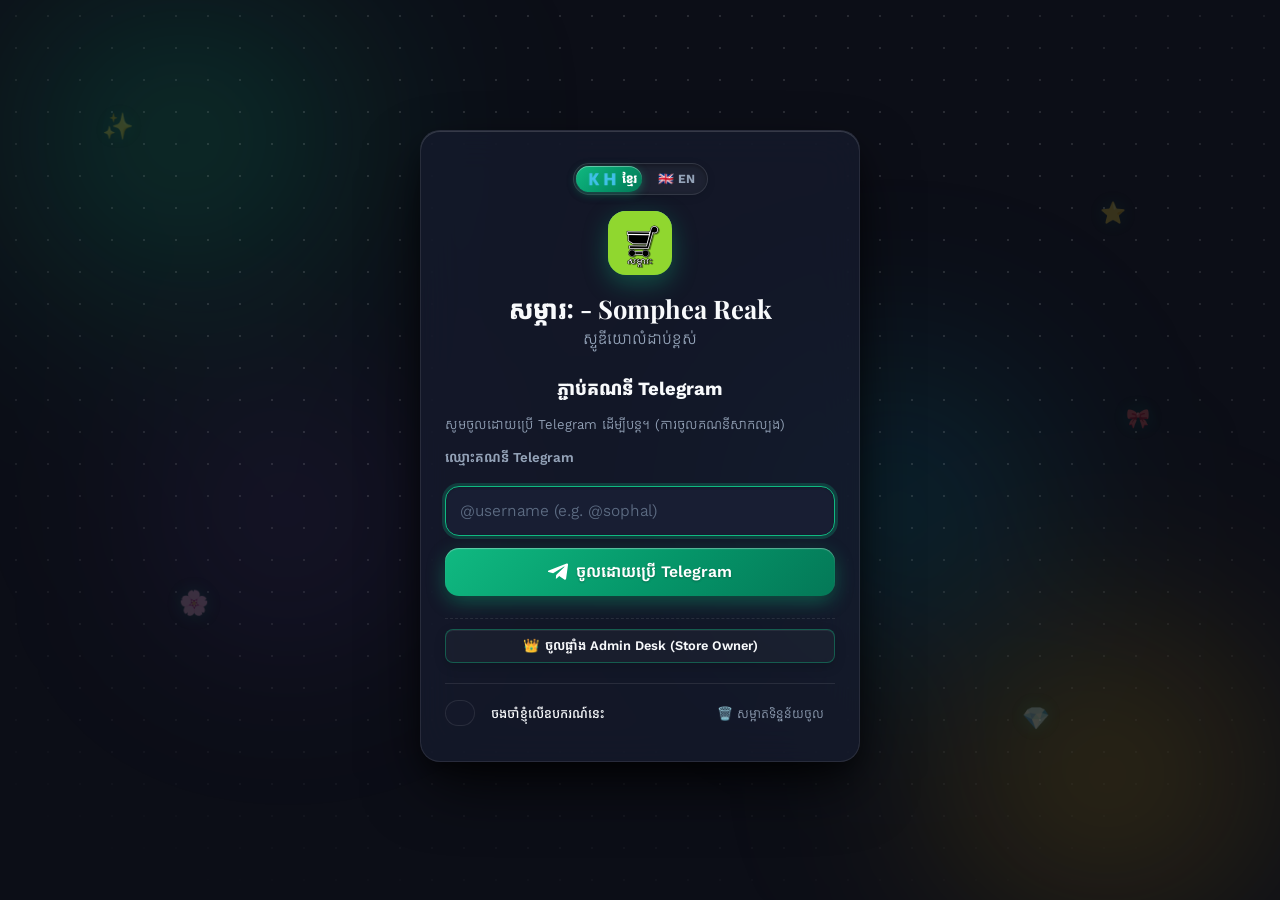
==== commit a1e87b54: "Remove testing features and prepare for production" ====
--- a/index.html
+++ b/index.html
@@ -47,14 +47,13 @@
 
       <div id="stepTelegram" class="step">
         <h3 class="kh" id="gateStep1Title">ភ្ជាប់គណនី Telegram</h3>
-        <p class="muted small" id="gateStep1Desc">Please sign in with Telegram to continue. (Simulated test login)</p>
+        <p class="muted small" id="gateStep1Desc">Please sign in with Telegram to continue. </p>
         <label for="tgUser" id="gateUserLabel">Telegram username</label>
         <input id="tgUser" placeholder="@username (e.g. @sophal)" autofocus />
         <button id="tgLoginBtn" class="btn tg">
           <svg viewBox="0 0 24 24" width="20" height="20" fill="currentColor"><path d="M9.8 15.6 9.4 20c.6 0 .9-.3 1.2-.6l2.9-2.7 6 4.4c1.1.6 1.9.3 2.2-1L24 3.6c.4-1.6-.6-2.2-1.6-1.8L.9 10.1c-1.5.6-1.5 1.4-.3 1.8l5.5 1.7L18.9 5.7c.6-.4 1.1-.2.7.2"/></svg>
           <span id="tgLoginBtnText">Login with Telegram</span>
         </button>
-        <button id="quickGuestBtn" class="btn ghost sm" type="button" style="width:100%">⚡ <span id="quickGuestBtnText">1-Click Fast Test Customer Login</span></button>
         <div style="border-top:1px dashed var(--border);margin-top:10px;padding-top:10px">
           <a href="admin.html" id="gateAdminDeskBtn" class="btn ghost sm" style="width:100%;border-color:rgba(16,185,129,0.4);color:#10b981;display:inline-flex;align-items:center;justify-content:center;gap:6px;font-weight:600">
             👑 <span id="gateAdminDeskBtnText">ចូលផ្ទាំង Admin Desk (Store Owner)</span>
--- a/styles.css
+++ b/styles.css
@@ -2159,7 +2159,9 @@
 }
 .switch-knob .sun-icon,
 .switch-knob .moon-icon {
-  display: inline-block;
+  display: flex;
+  align-items: center;
+  justify-content: center;
   transition: transform 0.35s cubic-bezier(0.34, 1.56, 0.64, 1);
 }
 [data-theme="light"] .theme-switch .sun-icon {
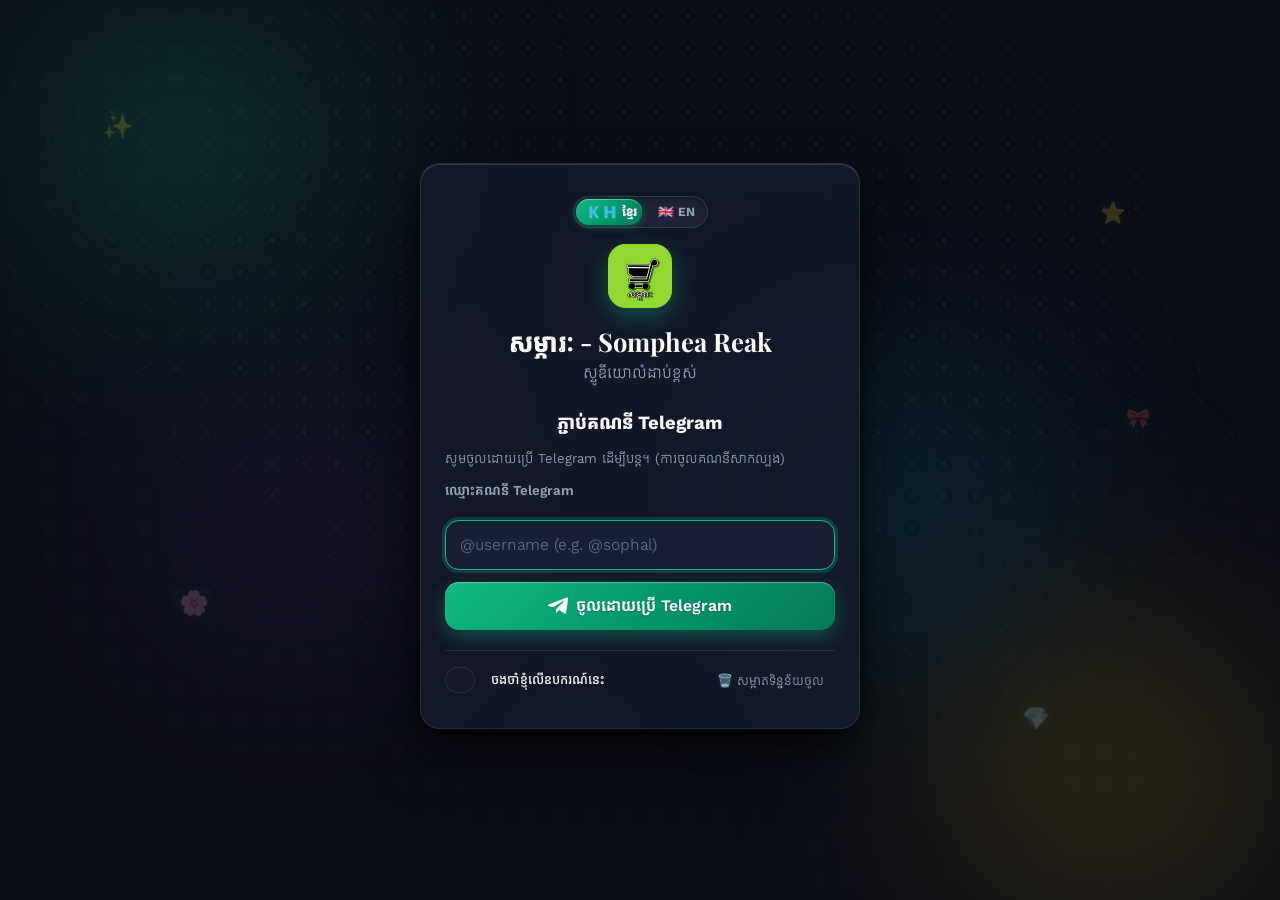
==== commit 74255c2e: "feat(arch): decouple admin desk to sompheareakAdmin repo, add request middleware pattern, and clean " ====
--- a/index.html
+++ b/index.html
@@ -54,11 +54,6 @@
           <svg viewBox="0 0 24 24" width="20" height="20" fill="currentColor"><path d="M9.8 15.6 9.4 20c.6 0 .9-.3 1.2-.6l2.9-2.7 6 4.4c1.1.6 1.9.3 2.2-1L24 3.6c.4-1.6-.6-2.2-1.6-1.8L.9 10.1c-1.5.6-1.5 1.4-.3 1.8l5.5 1.7L18.9 5.7c.6-.4 1.1-.2.7.2"/></svg>
           <span id="tgLoginBtnText">Login with Telegram</span>
         </button>
-        <div style="border-top:1px dashed var(--border);margin-top:10px;padding-top:10px">
-          <a href="admin.html" id="gateAdminDeskBtn" class="btn ghost sm" style="width:100%;border-color:rgba(16,185,129,0.4);color:#10b981;display:inline-flex;align-items:center;justify-content:center;gap:6px;font-weight:600">
-            👑 <span id="gateAdminDeskBtnText">ចូលផ្ទាំង Admin Desk (Store Owner)</span>
-          </a>
-        </div>
       </div>
 
       <div id="stepPhone" class="step hidden">
@@ -91,9 +86,6 @@
   <div id="app" class="hidden">
     <!-- Announcement Bar -->
     <div id="announcementBar" class="announcement hidden"></div>
-
-    <!-- Admin Mode Bar (Visible when visiting as Admin) -->
-    <div id="adminBar" class="admin-bar hidden"></div>
 
     <!-- Top Navigation Header (Styled like the design in Pic 2) -->
     <header class="topbar glass topbar-modern">
@@ -171,9 +163,6 @@
     <!-- Footer -->
     <footer class="muted small">
       <div id="footerCopy">© 2026 Somphea Reak Premium Studio · Cambodia Kingdom of Wonder</div>
-      <div style="margin-top:8px">
-        <a href="admin.html" class="muted small" style="text-decoration:underline;color:var(--accent);display:inline-flex;align-items:center;gap:4px">👑 Admin Desk Portal</a>
-      </div>
     </footer>
 
     <!-- Customer Mobile Bottom Navigation Bar (Floating Dock with Center Circular Logo) -->
--- a/styles.css
+++ b/styles.css
@@ -616,7 +616,7 @@
   display: flex;
   align-items: center;
   justify-content: center;
-  transform: translateX(28px);
+  transform: translateX(26px);
   transition: transform 0.48s cubic-bezier(0.34, 1.56, 0.64, 1),
               background 0.35s ease,
               box-shadow 0.35s ease,
@@ -630,7 +630,7 @@
 }
 
 [data-theme="light"] .switch-knob {
-  transform: translateX(1px);
+  transform: translateX(0px);
   background: #fffbeb;
   box-shadow: 0 2px 10px rgba(245, 158, 11, 0.5), inset 0 1px 1px #ffffff;
 }
@@ -1752,7 +1752,8 @@
   transform: translateY(-1px);
 }
 
-/* Customer Order History: Admin Note Box */
+/* Customer Order History: Store Note Box */
+.order-store-note,
 .order-admin-note {
   margin-top: 8px;
   padding: 10px 14px;
@@ -1763,10 +1764,12 @@
   line-height: 1.4;
   text-align: left;
 }
+.order-store-note.rejected-note,
 .order-admin-note.rejected-note {
   background: rgba(239, 68, 68, 0.12);
   border-color: rgba(239, 68, 68, 0.45);
 }
+.order-store-note .note-header,
 .order-admin-note .note-header {
   font-weight: 700;
   color: var(--err);
@@ -1775,13 +1778,16 @@
   gap: 6px;
   margin-bottom: 3px;
 }
+.order-store-note .note-body,
 .order-admin-note .note-body {
   color: var(--fg);
 }
+[data-theme="light"] .order-store-note,
 [data-theme="light"] .order-admin-note {
   background: #fef2f2;
   border-color: #fecaca;
 }
+[data-theme="light"] .order-store-note .note-body,
 [data-theme="light"] .order-admin-note .note-body {
   color: #991b1b;
 }
@@ -1881,52 +1887,612 @@
 .tracker-step.rejected .dot-icon { background: var(--err); border-color: var(--err); color: #fff; }
 
 /* ================================================================
-   Italy Charm Customizer
+   Italy Charm Customizer Studio (Integrated Theme)
    ================================================================ */
-.charms { display: grid; grid-template-columns: repeat(auto-fill, minmax(60px, 1fr)); gap: 8px; }
-.charm {
-  aspect-ratio: 1;
+.bracelet-track-wrapper {
+  position: relative;
+  background: rgba(0, 0, 0, 0.22);
+  border: 1px solid var(--border);
+  border-radius: 20px;
+  padding: 24px 16px 20px;
+  overflow: hidden;
+  box-shadow: inset 0 2px 12px rgba(0, 0, 0, 0.35);
+  display: flex;
+  flex-direction: column;
+  align-items: center;
+  justify-content: center;
+  width: 100%;
+  box-sizing: border-box;
+}
+[data-theme="light"] .bracelet-track-wrapper {
+  background: #f8fafc;
+  border-color: #cbd5e1;
+  box-shadow: inset 0 2px 8px rgba(0, 0, 0, 0.05);
+}
+.bracelet-track-rails {
+  position: absolute;
+  top: 50%;
+  left: 0;
+  right: 0;
+  height: 56px;
+  transform: translateY(-50%);
+  background: linear-gradient(180deg, rgba(148, 163, 184, 0.15) 0%, rgba(148, 163, 184, 0.05) 50%, rgba(148, 163, 184, 0.2) 100%);
+  border-top: 2px solid rgba(148, 163, 184, 0.25);
+  border-bottom: 2px solid rgba(148, 163, 184, 0.25);
+  pointer-events: none;
+}
+.bracelet-track-runway {
+  display: flex;
+  align-items: center;
+  justify-content: safe center;
+  overflow-x: auto;
+  scroll-behavior: smooth;
+  -webkit-overflow-scrolling: touch;
+  scrollbar-width: none;
+  position: relative;
+  min-height: 106px;
+  padding: 16px 20px 14px;
+  user-select: none;
+  touch-action: pan-x;
+  width: 100%;
+  box-sizing: border-box;
+}
+.bracelet-track-runway::-webkit-scrollbar { display: none; }
+
+.bracelet-links-track {
+  display: flex;
+  align-items: center;
+  justify-content: center;
+  margin: 0 auto;
+  gap: 3px;
+  min-height: 80px;
+  transition: transform 0.2s ease;
+  position: relative;
+}
+
+.bracelet-link-slot {
+  flex: 0 0 74px;
+  width: 74px;
+  height: 66px;
+  position: relative;
+  cursor: grab;
+  user-select: none;
+  touch-action: pan-x;
+  display: flex;
+  align-items: center;
+  justify-content: center;
+  background: transparent !important;
+  border: none !important;
+  box-shadow: none !important;
+  border-radius: 10px;
+  transition: transform 0.25s cubic-bezier(0.2, 0, 0.2, 1), filter 0.25s ease;
+}
+.bracelet-link-slot.is-dragging {
+  z-index: 100;
+  cursor: grabbing;
+  opacity: 0.92;
+  transform: scale(1.15);
+  transition: none;
+}
+@media (max-width: 600px) {
+  .bracelet-link-slot {
+    flex: 0 0 62px;
+    width: 62px;
+    height: 55px;
+  }
+}
+
+/* Interlocking connector notch */
+.bracelet-interlink-connector {
+  position: absolute;
+  top: 50%;
+  right: -3px;
+  width: 4px;
+  height: 16px;
+  background: rgba(148, 163, 184, 0.35);
+  border-radius: 99px;
+  transform: translateY(-50%);
+  pointer-events: none;
+  z-index: 0;
+}
+
+/* Floating Remove Button on Link (Matching reference studio) */
+.bracelet-link-slot .link-remove-btn {
+  position: absolute;
+  top: -24px;
+  left: 50%;
+  transform: translateX(-50%) scale(0.5);
+  width: 26px;
+  height: 26px;
+  border-radius: 50%;
+  background: #ef4444;
+  color: #ffffff;
+  border: 2px solid rgba(255, 255, 255, 0.95);
+  display: flex;
+  align-items: center;
+  justify-content: center;
+  font-size: 11px;
+  cursor: pointer;
+  z-index: 70;
+  padding: 0;
+  box-shadow: 0 4px 12px rgba(239, 68, 68, 0.5);
+  opacity: 0;
+  pointer-events: none;
+  transition: all 0.2s cubic-bezier(0.175, 0.885, 0.32, 1.275);
+}
+.bracelet-link-slot.selected .link-remove-btn {
+  opacity: 1;
+  pointer-events: auto;
+  transform: translateX(-50%) scale(1);
+}
+.bracelet-link-slot .link-remove-btn:hover {
+  background: #dc2626;
+  transform: translateX(-50%) scale(1.15);
+}
+
+/* ================================================================
+   🌟 VIBRANT GLOW EFFECT & ENLARGED ON SELECTION (Direct Charm PNG) 🌟
+   ================================================================ */
+.bracelet-link-slot .bracelet-link-png,
+.bracelet-link-slot img {
+  width: 100%;
+  height: 100%;
+  object-fit: contain;
+  display: block;
+  margin: 0 auto;
+  pointer-events: none;
+  filter: drop-shadow(0 3px 6px rgba(0, 0, 0, 0.18));
+  transition: transform 0.25s cubic-bezier(0.2, 0, 0.2, 1), filter 0.25s ease;
+}
+
+.bracelet-link-slot:hover:not(.selected) .bracelet-link-png,
+.bracelet-link-slot:hover:not(.selected) img {
+  transform: translateY(-4px) scale(1.08);
+  filter: drop-shadow(0 6px 14px rgba(234, 88, 12, 0.4)) drop-shadow(0 3px 6px rgba(0, 0, 0, 0.2));
+}
+
+.bracelet-link-slot.selected {
+  z-index: 60 !important;
+  touch-action: none;
+}
+
+.bracelet-link-slot.selected .bracelet-link-png,
+.bracelet-link-slot.selected img {
+  transform: translateY(-13px) scale(1.42);
+  filter: drop-shadow(0 0 16px rgba(234, 88, 12, 1)) drop-shadow(0 0 32px rgba(234, 88, 12, 0.75)) drop-shadow(0 10px 18px rgba(0, 0, 0, 0.45)) !important;
+  animation: charmGlowPulse 1.8s infinite alternate ease-in-out;
+}
+@media (max-width: 600px) {
+  .bracelet-link-slot.selected .bracelet-link-png,
+  .bracelet-link-slot.selected img {
+    transform: translateY(-10px) scale(1.32);
+  }
+}
+
+.bracelet-link-slot.selected .model-chassis {
+  border-color: #ea580c !important;
+  box-shadow: 
+    0 0 0 2.5px rgba(234, 88, 12, 0.65),
+    0 0 18px rgba(234, 88, 12, 0.95),
+    0 0 36px rgba(234, 88, 12, 0.5),
+    inset 0 0 10px rgba(234, 88, 12, 0.35) !important;
+  animation: braceletGlowPulse 1.8s infinite alternate ease-in-out;
+}
+
+.bracelet-link-slot.selected::after {
+  content: '';
+  position: absolute;
+  inset: -8px;
+  border-radius: 16px;
+  background: radial-gradient(circle, rgba(234, 88, 12, 0.45) 0%, rgba(234, 88, 12, 0.12) 50%, transparent 75%);
+  pointer-events: none;
+  z-index: -1;
+  animation: braceletAuraPulse 1.8s infinite alternate ease-in-out;
+}
+
+@keyframes charmGlowPulse {
+  0% {
+    filter: drop-shadow(0 0 14px rgba(234, 88, 12, 0.85)) drop-shadow(0 0 24px rgba(234, 88, 12, 0.45)) drop-shadow(0 4px 6px rgba(0, 0, 0, 0.2));
+  }
+  100% {
+    filter: drop-shadow(0 0 22px rgba(234, 88, 12, 1)) drop-shadow(0 0 42px rgba(234, 88, 12, 0.7)) drop-shadow(0 4px 10px rgba(0, 0, 0, 0.3));
+  }
+}
+
+@keyframes braceletGlowPulse {
+  0% {
+    box-shadow: 
+      0 0 0 2px rgba(234, 88, 12, 0.5),
+      0 0 16px rgba(234, 88, 12, 0.8),
+      0 0 28px rgba(234, 88, 12, 0.35),
+      inset 0 0 8px rgba(234, 88, 12, 0.25);
+  }
+  100% {
+    box-shadow: 
+      0 0 0 3.5px rgba(234, 88, 12, 0.85),
+      0 0 24px rgba(234, 88, 12, 1),
+      0 0 46px rgba(234, 88, 12, 0.65),
+      inset 0 0 14px rgba(234, 88, 12, 0.45);
+  }
+}
+
+@keyframes braceletAuraPulse {
+  0% {
+    opacity: 0.6;
+    transform: scale(0.96);
+  }
+  100% {
+    opacity: 1;
+    transform: scale(1.08);
+  }
+}
+
+/* Nav indicator bar under runway (< BAR >) */
+.nav-indicator-container {
+  display: flex;
+  align-items: center;
+  justify-content: center;
+  gap: 8px;
+  margin-top: 10px;
+  transition: opacity 0.25s ease;
+}
+.nav-arrow {
+  width: 28px;
+  height: 28px;
+  display: flex;
+  align-items: center;
+  justify-content: center;
+  background: var(--panel, #ffffff);
+  border: 1px solid var(--border);
+  border-radius: 8px;
+  color: var(--muted);
+  font-size: 14px;
+  cursor: pointer;
+  transition: all 0.2s ease;
+  user-select: none;
+}
+.nav-arrow:hover {
+  background: #ea580c;
+  color: #ffffff;
+  border-color: #ea580c;
+  transform: scale(1.08);
+}
+.nav-scroll-track {
+  height: 4px;
+  background: rgba(148, 163, 184, 0.2);
+  border-radius: 99px;
+  width: 64px;
+  position: relative;
+  overflow: hidden;
+}
+.nav-scroll-thumb {
+  position: absolute;
+  height: 100%;
+  width: 35%;
+  background: #ea580c;
+  border-radius: 99px;
+  left: 0;
+  transition: left 0.1s linear;
+}
+
+.empty-track-placeholder {
+  width: 100%;
+  display: flex;
+  flex-direction: column;
+  align-items: center;
+  justify-content: center;
+  padding: 24px 12px;
+  opacity: 0.75;
+  text-align: center;
+  cursor: pointer;
+  margin: 0 auto;
+}
+.starter-dummy-links {
+  display: flex;
+  gap: 5px;
+  margin-bottom: 10px;
+}
+.dummy-link {
+  width: 58px;
+  height: 88px;
+  border: 2px dashed rgba(148, 163, 184, 0.4);
+  border-radius: 8px;
+  display: flex;
+  align-items: center;
+  justify-content: center;
+  font-size: 1.3rem;
+  color: rgba(148, 163, 184, 0.5);
+  transition: border-color 0.2s, color 0.2s;
+}
+.empty-track-placeholder:hover .dummy-link {
+  border-color: #ea580c;
+  color: #ea580c;
+}
+
+.packaging-cards-row {
+  display: grid;
+  grid-template-columns: 1fr 1fr;
+  gap: 10px;
+  margin-top: 14px;
+}
+.pkg-option-card {
+  display: flex;
+  align-items: center;
+  justify-content: space-between;
+  padding: 12px 14px;
+  border: 1px solid var(--border);
+  border-radius: var(--radius-md);
+  background: rgba(255, 255, 255, 0.03);
+  cursor: pointer;
+  transition: all 0.2s;
+  user-select: none;
+}
+.pkg-option-card:hover {
+  border-color: #ea580c;
+}
+.pkg-option-card.active {
+  border-color: #ea580c;
+  background: rgba(234, 88, 12, 0.08);
+  box-shadow: 0 0 0 1px #ea580c;
+}
+
+.charm-catalog-section {
+  margin-top: 18px;
+}
+.charm-cat-pills-bar {
+  display: flex;
+  gap: 6px;
+  overflow-x: auto;
+  scroll-behavior: smooth;
+  -webkit-overflow-scrolling: touch;
+  scrollbar-width: none;
+  padding-bottom: 8px;
+  margin-bottom: 12px;
+}
+.charm-cat-pills-bar::-webkit-scrollbar { display: none; }
+.charm-cat-pill {
+  padding: 6px 14px;
+  border-radius: 99px;
+  border: 1px solid var(--border);
+  background: rgba(255, 255, 255, 0.04);
+  color: var(--muted);
+  font-size: 0.8rem;
+  font-weight: 600;
+  cursor: pointer;
+  white-space: nowrap;
+  transition: all 0.15s;
+}
+.charm-cat-pill:hover {
+  color: var(--text);
+  border-color: #ea580c;
+}
+.charm-cat-pill.active {
+  background: #ea580c;
+  color: #fff;
+  border-color: #ea580c;
+  box-shadow: 0 4px 12px rgba(234, 88, 12, 0.3);
+}
+
+.charm-cards-grid {
+  display: flex;
+  flex-wrap: wrap;
+  justify-content: center;
+  align-items: stretch;
+  gap: 14px;
+  max-height: 480px;
+  overflow-y: auto;
+  padding: 8px 4px;
+}
+.charm-card-item {
+  position: relative;
+  width: 124px;
+  background: rgba(255, 255, 255, 0.05);
+  border: 1.5px solid var(--border);
+  border-radius: 14px;
+  padding: 10px 8px;
+  display: flex;
+  flex-direction: column;
+  align-items: center;
+  cursor: pointer;
+  transition: all 0.22s cubic-bezier(0.2, 0, 0.2, 1);
+  user-select: none;
+  box-sizing: border-box;
+}
+.charm-card-item:hover {
+  transform: translateY(-4px) scale(1.03);
+  border-color: #ea580c;
+  background: rgba(234, 88, 12, 0.08);
+  box-shadow: 0 8px 22px rgba(234, 88, 12, 0.25);
+}
+.charm-card-item.selected {
+  border-color: #ea580c;
+  background: rgba(234, 88, 12, 0.12);
+  box-shadow: 0 0 16px rgba(234, 88, 12, 0.35);
+}
+.charm-card-item:active {
+  transform: scale(0.96);
+}
+.charm-card-item.out-of-stock {
+  opacity: 0.45;
+  cursor: not-allowed;
+  pointer-events: none;
+  filter: grayscale(0.8);
+}
+.charm-card-thumb {
+  width: 100%;
+  aspect-ratio: 1.12 / 1;
+  background: transparent !important;
+  border-radius: 8px;
+  display: flex;
+  align-items: center;
+  justify-content: center;
+  padding: 4px;
+  margin-bottom: 6px;
+  overflow: visible;
+  box-shadow: none !important;
+}
+.charm-card-thumb img,
+.charm-card-png {
+  width: 100%;
+  height: 100%;
+  max-width: 95px;
+  max-height: 85px;
+  object-fit: contain;
+  display: block;
+  margin: 0 auto;
+  filter: drop-shadow(0 4px 8px rgba(0, 0, 0, 0.22));
+  transition: transform 0.22s cubic-bezier(0.2, 0, 0.2, 1), filter 0.22s ease;
+}
+.charm-card-item:hover .charm-card-png {
+  transform: translateY(-3px) scale(1.1);
+  filter: drop-shadow(0 8px 16px rgba(234, 88, 12, 0.45));
+}
+.charm-card-price {
+  font-size: 0.8rem;
+  font-weight: 800;
+  color: #ea580c;
+  margin-top: 2px;
+}
+.charm-card-title {
+  font-size: 0.65rem;
+  font-weight: 600;
+  color: var(--muted);
+  white-space: nowrap;
+  overflow: hidden;
+  text-overflow: ellipsis;
+  max-width: 100%;
+  text-align: center;
+}
+
+.track-scroll-btn {
+  width: 32px;
+  height: 32px;
+  border-radius: 50%;
+  border: 1px solid var(--border);
+  background: var(--panel);
+  color: var(--text);
+  display: inline-flex;
+  align-items: center;
+  justify-content: center;
+  cursor: pointer;
+  transition: all 0.2s;
+  box-shadow: 0 2px 6px rgba(0, 0, 0, 0.15);
+  user-select: none;
+  font-size: 14px;
+}
+.track-scroll-btn:hover {
+  background: #ea580c;
+  color: #fff;
+  border-color: #ea580c;
+  transform: scale(1.05);
+}
+
+.studio-action-btn {
+  display: inline-flex;
+  align-items: center;
+  gap: 5px;
+  padding: 6px 12px;
   border-radius: var(--radius-sm);
+  font-size: 0.78rem;
+  font-weight: 700;
+  cursor: pointer;
   border: 1px solid var(--border);
+  background: rgba(255, 255, 255, 0.04);
+  color: var(--muted);
+  transition: all 0.15s;
+  user-select: none;
+}
+.studio-action-btn:hover {
+  color: var(--text);
+  border-color: #ea580c;
+}
+.studio-action-btn.danger {
+  color: var(--err);
+  border-color: rgba(239, 68, 68, 0.3);
+  background: rgba(239, 68, 68, 0.08);
+}
+.studio-action-btn.danger:hover {
+  background: var(--err);
+  color: #fff;
+}
+
+.studio-code-bar {
+  display: flex;
+  gap: 10px;
+  align-items: center;
+  flex-wrap: wrap;
+  margin-top: 14px;
+}
+.studio-code-box {
+  flex: 1;
+  min-width: 220px;
+  display: flex;
+  gap: 6px;
+}
+.studio-code-input {
+  flex: 1;
+  font-family: monospace;
+  font-weight: 700;
+  letter-spacing: 0.08em;
+  font-size: 0.82rem;
+  text-transform: uppercase;
+  padding: 8px 12px;
+  border: 1px solid var(--border);
+  border-radius: var(--radius-sm);
   background: rgba(255, 255, 255, 0.03);
-  font-size: 1.8rem;
-  cursor: pointer;
-  display: grid;
-  place-items: center;
-  box-shadow: 0 3px 8px rgba(0, 0, 0, 0.15), inset 0 1px 0 rgba(255, 255, 255, 0.05);
-  transition: transform 0.15s, border-color 0.15s, box-shadow 0.15s;
-}
-.charm:hover {
-  border-color: #10b981;
-  transform: scale(1.1);
-  box-shadow: 0 6px 16px rgba(16, 185, 129, 0.25);
-}
-.bracelet-preview {
-  display: flex;
+  color: var(--text);
+}
+
+.studio-charm-zoom-modal {
+  position: fixed;
+  inset: 0;
+  background: rgba(0, 0, 0, 0.85);
+  backdrop-filter: blur(10px);
+  -webkit-backdrop-filter: blur(10px);
+  z-index: 1000;
+  display: flex;
+  align-items: center;
+  justify-content: center;
+  padding: 16px;
+  animation: fadeIn 0.2s ease;
+}
+.studio-charm-zoom-card {
+  width: 100%;
+  max-width: 380px;
+  background: var(--panel);
+  border: 1px solid var(--border);
+  border-radius: var(--radius-lg);
+  padding: 24px;
+  text-align: center;
+  position: relative;
+  box-shadow: 0 20px 50px rgba(0, 0, 0, 0.5);
+  animation: zoomPop 0.25s cubic-bezier(0.34, 1.56, 0.64, 1);
+}
+@keyframes zoomPop {
+  0% { transform: scale(0.9); opacity: 0; }
+  100% { transform: scale(1); opacity: 1; }
+}
+
+.studio-summary-bar {
+  background: var(--panel);
+  border: 1px solid var(--border);
+  border-radius: var(--radius-lg);
+  padding: 16px 20px;
+  display: flex;
+  align-items: center;
+  justify-content: space-between;
+  gap: 16px;
   flex-wrap: wrap;
-  gap: 6px;
-  padding: 18px;
-  border-radius: var(--radius-md);
-  border: 1px solid var(--border);
-  min-height: 80px;
-  align-items: center;
-  justify-content: center;
-  background: rgba(255, 255, 255, 0.02);
-  box-shadow: inset 0 2px 8px rgba(0, 0, 0, 0.3);
-}
-.bracelet-preview span {
-  width: 44px;
-  height: 44px;
-  display: grid;
-  place-items: center;
-  border-radius: 8px;
-  background: linear-gradient(145deg, #e2e8f0, #94a3b8);
-  font-size: 1.4rem;
-  cursor: pointer;
-  box-shadow: 0 3px 6px rgba(0, 0, 0, 0.25);
-  transition: transform 0.15s;
-}
-.bracelet-preview span:hover { transform: scale(1.12); }
+  margin-top: 20px;
+  margin-bottom: 30px;
+  box-shadow: 0 8px 24px rgba(0, 0, 0, 0.2);
+}
+[data-theme="light"] .studio-summary-bar {
+  background: #ffffff;
+  border-color: #cbd5e1;
+  box-shadow: 0 8px 20px rgba(0, 0, 0, 0.06);
+}
+
 
 /* ================================================================
    Rewards & Loyalty
@@ -2159,9 +2725,6 @@
 }
 .switch-knob .sun-icon,
 .switch-knob .moon-icon {
-  display: flex;
-  align-items: center;
-  justify-content: center;
   transition: transform 0.35s cubic-bezier(0.34, 1.56, 0.64, 1);
 }
 [data-theme="light"] .theme-switch .sun-icon {
@@ -2787,10 +3350,10 @@
   .switch-knob {
     width: 18px;
     height: 18px;
-    transform: translateX(20px);
+    transform: translateX(18px);
   }
   [data-theme="light"] .switch-knob {
-    transform: translateX(2px);
+    transform: translateX(0px);
   }
 
   /* Admin Header Streamlining on Phone */
@@ -2913,7 +3476,7 @@
     transform: translateX(18px);
   }
   [data-theme="light"] .switch-knob {
-    transform: translateX(1px);
+    transform: translateX(0px);
   }
   .switch-knob svg {
     width: 12px;
@@ -3163,3 +3726,717 @@
     border: none;
   }
 }
+
+/* ================================================================
+   Authentic Italy Charm Link Model & Color Themes (Clean Luxury)
+   ================================================================ */
+
+/* Metallic Finishes Variable Definitions */
+:root {
+  --finish-silver-chassis: linear-gradient(135deg, #f8fafc 0%, #e2e8f0 32%, #cbd5e1 68%, #94a3b8 100%);
+  --finish-silver-border: #94a3b8;
+  --finish-silver-bevel: rgba(255, 255, 255, 0.95);
+  --finish-silver-clip: #64748b;
+  --finish-silver-glow: rgba(203, 213, 225, 0.6);
+  --finish-silver-dot: #cbd5e1;
+
+  --finish-black-chassis: linear-gradient(135deg, #334155 0%, #1e293b 35%, #0f172a 70%, #020617 100%);
+  --finish-black-border: #475569;
+  --finish-black-bevel: rgba(255, 255, 255, 0.25);
+  --finish-black-clip: #334155;
+  --finish-black-glow: rgba(15, 23, 42, 0.7);
+  --finish-black-dot: #1e293b;
+
+  --finish-orange-chassis: linear-gradient(135deg, #fed7aa 0%, #fb923c 35%, #ea580c 70%, #c2410c 100%);
+  --finish-orange-border: #f97316;
+  --finish-orange-bevel: rgba(255, 237, 213, 0.85);
+  --finish-orange-clip: #c2410c;
+  --finish-orange-glow: rgba(234, 88, 12, 0.5);
+  --finish-orange-dot: #ea580c;
+
+  --finish-red-chassis: linear-gradient(135deg, #fecaca 0%, #ef4444 35%, #dc2626 70%, #991b1b 100%);
+  --finish-red-border: #ef4444;
+  --finish-red-bevel: rgba(254, 202, 202, 0.85);
+  --finish-red-clip: #991b1b;
+  --finish-red-glow: rgba(220, 38, 38, 0.5);
+  --finish-red-dot: #dc2626;
+
+  --finish-gold-chassis: linear-gradient(135deg, #fef9c3 0%, #facc15 35%, #eab308 70%, #ca8a04 100%);
+  --finish-gold-border: #eab308;
+  --finish-gold-bevel: rgba(255, 255, 255, 0.95);
+  --finish-gold-clip: #a16207;
+  --finish-gold-glow: rgba(234, 179, 8, 0.5);
+  --finish-gold-dot: #eab308;
+
+  --finish-blue-chassis: linear-gradient(135deg, #bfdbfe 0%, #3b82f6 35%, #2563eb 70%, #1d4ed8 100%);
+  --finish-blue-border: #3b82f6;
+  --finish-blue-bevel: rgba(219, 234, 254, 0.85);
+  --finish-blue-clip: #1e40af;
+  --finish-blue-glow: rgba(37, 99, 235, 0.5);
+  --finish-blue-dot: #2563eb;
+}
+
+/* Finish Modifiers */
+.finish-silver {
+  --active-chassis: var(--finish-silver-chassis);
+  --active-border: var(--finish-silver-border);
+  --active-bevel: var(--finish-silver-bevel);
+  --active-clip: var(--finish-silver-clip);
+  --active-glow: var(--finish-silver-glow);
+}
+.finish-black {
+  --active-chassis: var(--finish-black-chassis);
+  --active-border: var(--finish-black-border);
+  --active-bevel: var(--finish-black-bevel);
+  --active-clip: var(--finish-black-clip);
+  --active-glow: var(--finish-black-glow);
+}
+.finish-orange {
+  --active-chassis: var(--finish-orange-chassis);
+  --active-border: var(--finish-orange-border);
+  --active-bevel: var(--finish-orange-bevel);
+  --active-clip: var(--finish-orange-clip);
+  --active-glow: var(--finish-orange-glow);
+}
+.finish-red {
+  --active-chassis: var(--finish-red-chassis);
+  --active-border: var(--finish-red-border);
+  --active-bevel: var(--finish-red-bevel);
+  --active-clip: var(--finish-red-clip);
+  --active-glow: var(--finish-red-glow);
+}
+.finish-gold {
+  --active-chassis: var(--finish-gold-chassis);
+  --active-border: var(--finish-gold-border);
+  --active-bevel: var(--finish-gold-bevel);
+  --active-clip: var(--finish-gold-clip);
+  --active-glow: var(--finish-gold-glow);
+}
+.finish-blue {
+  --active-chassis: var(--finish-blue-chassis);
+  --active-border: var(--finish-blue-border);
+  --active-bevel: var(--finish-blue-bevel);
+  --active-clip: var(--finish-blue-clip);
+  --active-glow: var(--finish-blue-glow);
+}
+
+/* ================================================================
+   Pure Charm PNG Display (Direct Uploaded Transparent PNG)
+   ================================================================ */
+.charm-png-wrap,
+.charm-link-model {
+  position: relative;
+  display: inline-flex;
+  align-items: center;
+  justify-content: center;
+  user-select: none;
+  box-sizing: border-box;
+  background: transparent !important;
+  border: none !important;
+  box-shadow: none !important;
+  transition: transform 0.25s cubic-bezier(0.2, 0, 0.2, 1);
+}
+
+.charm-png-wrap .charm-png-img,
+.charm-link-model .charm-png-img,
+.charm-link-model .model-center-img {
+  width: 100%;
+  height: 100%;
+  object-fit: contain;
+  display: block;
+  margin: 0 auto;
+  pointer-events: none;
+  filter: drop-shadow(0 4px 8px rgba(0, 0, 0, 0.2));
+  transition: transform 0.25s ease, filter 0.25s ease;
+}
+
+/* Size Variants for Pure PNG (Natural 1.13:1 Modular Link Proportions) */
+.charm-png-wrap.size-hero,
+.charm-link-model.size-hero {
+  width: 190px;
+  height: 168px;
+}
+.charm-png-wrap.size-hero .charm-png-img,
+.charm-link-model.size-hero .model-center-img {
+  filter: drop-shadow(0 12px 24px rgba(0, 0, 0, 0.35));
+}
+
+.charm-png-wrap.size-runway,
+.charm-link-model.size-runway {
+  width: 100%;
+  height: 100%;
+  max-width: 74px;
+  max-height: 66px;
+}
+@media (max-width: 600px) {
+  .charm-png-wrap.size-runway,
+  .charm-link-model.size-runway {
+    max-width: 62px;
+    max-height: 55px;
+  }
+}
+
+.charm-png-wrap.size-grid,
+.charm-link-model.size-grid {
+  width: 100%;
+  aspect-ratio: 1.12 / 1;
+}
+
+.charm-png-wrap.size-admin,
+.charm-link-model.size-admin {
+  width: 135px;
+  height: 120px;
+}
+
+.charm-png-wrap.size-zoom,
+.charm-link-model.size-zoom {
+  width: 220px;
+  height: 195px;
+}
+.charm-png-wrap.size-zoom .charm-png-img,
+.charm-link-model.size-zoom .model-center-img {
+  filter: drop-shadow(0 14px 28px rgba(0, 0, 0, 0.4));
+}
+
+/* Backward compatibility for inner containers */
+.charm-link-model .model-chassis,
+.charm-link-model .model-center-plate {
+  width: 100%;
+  height: 100%;
+  display: flex;
+  align-items: center;
+  justify-content: center;
+  background: transparent !important;
+  border: none !important;
+  box-shadow: none !important;
+  padding: 0 !important;
+  margin: 0 auto;
+}
+.charm-link-model .model-clip-left,
+.charm-link-model .model-clip-right,
+.charm-link-model .model-glare {
+  display: none !important;
+}
+
+/* Catalog Card PNG */
+.charm-card-png {
+  width: 100%;
+  height: 100%;
+  object-fit: contain;
+  display: block;
+  margin: 0 auto;
+  filter: drop-shadow(0 2px 6px rgba(0, 0, 0, 0.16));
+  transition: transform 0.25s cubic-bezier(0.2, 0, 0.2, 1);
+}
+.charm-card-item:hover .charm-card-png {
+  transform: translateY(-3px) scale(1.05);
+  filter: drop-shadow(0 6px 12px rgba(234, 88, 12, 0.3));
+}
+
+/* Clean Luxury Color Swatches Selector */
+.charm-color-selector-wrap {
+  display: flex;
+  flex-direction: column;
+  gap: 8px;
+  margin: 14px 0;
+}
+.charm-color-selector-header {
+  display: flex;
+  align-items: center;
+  justify-content: space-between;
+  gap: 8px;
+  flex-wrap: wrap;
+}
+.charm-color-selector-title {
+  font-size: 0.85rem;
+  font-weight: 700;
+  color: var(--text);
+  display: flex;
+  align-items: center;
+  gap: 6px;
+}
+.charm-color-swatches {
+  display: flex;
+  gap: 8px;
+  flex-wrap: wrap;
+  align-items: center;
+}
+.charm-color-chip {
+  display: inline-flex;
+  align-items: center;
+  gap: 7px;
+  padding: 6px 12px;
+  border-radius: 99px;
+  border: 1px solid var(--border);
+  background: rgba(255, 255, 255, 0.04);
+  color: var(--muted);
+  font-size: 0.78rem;
+  font-weight: 600;
+  cursor: pointer;
+  transition: all 0.2s cubic-bezier(0.2, 0, 0.2, 1);
+  user-select: none;
+}
+.charm-color-chip:hover {
+  transform: translateY(-1px);
+  color: var(--text);
+  border-color: rgba(255, 255, 255, 0.35);
+  background: rgba(255, 255, 255, 0.07);
+}
+.charm-color-chip.active {
+  color: var(--text);
+  background: rgba(255, 255, 255, 0.12);
+  border-color: var(--chip-border, #ea580c);
+  box-shadow: 0 0 0 1.5px var(--chip-border, #ea580c), 0 4px 12px rgba(0, 0, 0, 0.25);
+}
+.charm-color-dot {
+  width: 16px;
+  height: 16px;
+  border-radius: 50%;
+  border: 1.5px solid rgba(255, 255, 255, 0.75);
+  box-shadow: 0 1px 3px rgba(0, 0, 0, 0.35);
+  display: inline-block;
+  position: relative;
+  flex-shrink: 0;
+}
+.charm-color-chip.active .charm-color-dot::after {
+  content: "✓";
+  position: absolute;
+  inset: 0;
+  display: flex;
+  align-items: center;
+  justify-content: center;
+  font-size: 9px;
+  font-weight: 900;
+  color: #fff;
+  text-shadow: 0 1px 2px rgba(0,0,0,0.8);
+}
+
+/* Hero Charm Model Interactive Inspection Stage */
+.charm-hero-stage {
+  display: grid;
+  grid-template-columns: auto 1fr;
+  gap: 20px;
+  background: rgba(255, 255, 255, 0.03);
+  border: 1px solid var(--border);
+  border-radius: var(--radius-lg);
+  padding: 20px;
+  margin-bottom: 20px;
+  align-items: center;
+  position: relative;
+  overflow: hidden;
+}
+[data-theme="light"] .charm-hero-stage {
+  background: #ffffff;
+  border-color: #cbd5e1;
+  box-shadow: 0 4px 16px rgba(0,0,0,0.05);
+}
+
+@media (max-width: 680px) {
+  .charm-hero-stage {
+    grid-template-columns: 1fr;
+    text-align: center;
+    justify-items: center;
+  }
+}
+
+.charm-hero-pedestal {
+  display: flex;
+  flex-direction: column;
+  align-items: center;
+  justify-content: center;
+  padding: 18px 24px;
+  background: radial-gradient(circle, rgba(255,255,255,0.08) 0%, rgba(0,0,0,0.25) 85%);
+  border-radius: 18px;
+  border: 1px solid rgba(255, 255, 255, 0.1);
+  min-width: 180px;
+  perspective: 900px;
+}
+[data-theme="light"] .charm-hero-pedestal {
+  background: radial-gradient(circle, #f8fafc 0%, #e2e8f0 85%);
+  border-color: #cbd5e1;
+}
+
+.charm-hero-pedestal .charm-link-model {
+  cursor: pointer;
+  filter: drop-shadow(0 12px 24px rgba(0, 0, 0, 0.35));
+}
+.charm-hero-pedestal .charm-link-model:hover {
+  transform: translateY(-4px) rotateY(6deg);
+}
+
+/* Shop Models Counter Banner */
+.shop-models-banner {
+  display: flex;
+  align-items: center;
+  justify-content: space-between;
+  flex-wrap: wrap;
+  gap: 12px;
+  background: rgba(255, 255, 255, 0.03);
+  border: 1px solid var(--border);
+  border-radius: var(--radius-md);
+  padding: 12px 18px;
+  margin-bottom: 14px;
+}
+.model-count-badge {
+  display: inline-flex;
+  align-items: center;
+  gap: 8px;
+  padding: 4px 12px;
+  border-radius: 99px;
+  background: rgba(234, 88, 12, 0.12);
+  border: 1px solid rgba(234, 88, 12, 0.35);
+  color: #ea580c;
+  font-weight: 700;
+  font-size: 0.85rem;
+}
+
+/* Card Model # Tag */
+.charm-model-tag {
+  font-family: monospace;
+  font-size: 0.62rem;
+  font-weight: 700;
+  padding: 1px 5px;
+  border-radius: 4px;
+  background: rgba(0, 0, 0, 0.3);
+  color: #94a3b8;
+  letter-spacing: 0.05em;
+  border: 1px solid rgba(255, 255, 255, 0.08);
+}
+[data-theme="light"] .charm-model-tag {
+  background: rgba(0, 0, 0, 0.06);
+  color: #475569;
+}
+
+/* Admin Center Pic File Drop & Preview */
+.admin-pic-zone {
+  border: 2px dashed var(--border);
+  border-radius: 12px;
+  padding: 16px;
+  text-align: center;
+  cursor: pointer;
+  background: rgba(255, 255, 255, 0.02);
+  transition: all 0.2s;
+  display: flex;
+  flex-direction: column;
+  align-items: center;
+  justify-content: center;
+  gap: 8px;
+}
+.admin-pic-zone:hover {
+  border-color: #ea580c;
+  background: rgba(234, 88, 12, 0.04);
+}
+
+.admin-color-picker-row {
+  display: flex;
+  gap: 6px;
+  flex-wrap: wrap;
+  align-items: center;
+  margin-top: 6px;
+}
+.admin-color-btn {
+  width: 26px;
+  height: 26px;
+  border-radius: 50%;
+  border: 2px solid rgba(255, 255, 255, 0.4);
+  cursor: pointer;
+  transition: transform 0.15s, border-color 0.15s;
+  position: relative;
+  padding: 0;
+}
+.admin-color-btn:hover {
+  transform: scale(1.15);
+}
+.admin-color-btn.active {
+  transform: scale(1.15);
+  border-color: #fff;
+  box-shadow: 0 0 0 2px #ea580c;
+}
+
+/* ================================================================
+   Clean Centered Italy Charm Studio System
+   ================================================================ */
+.studio-clean-layout {
+  max-width: 820px;
+  margin: 0 auto;
+  padding: 10px 16px 110px;
+  display: flex;
+  flex-direction: column;
+  align-items: center;
+  width: 100%;
+  box-sizing: border-box;
+}
+
+.studio-clean-header {
+  width: 100%;
+  max-width: 780px;
+  display: flex;
+  justify-content: space-between;
+  align-items: center;
+  margin-bottom: 20px;
+  gap: 12px;
+}
+.studio-header-titles {
+  text-align: center;
+  flex: 1;
+}
+.studio-main-title {
+  margin: 0;
+  font-size: 1.6rem;
+  color: #ea580c;
+  letter-spacing: -0.02em;
+}
+.studio-sub-title {
+  margin: 4px 0 0;
+  font-size: 0.85rem;
+}
+
+/* 1. Clean Color Finishes Selector FIRST */
+.studio-color-bar-top {
+  width: 100%;
+  max-width: 780px;
+  background: rgba(255, 255, 255, 0.04);
+  border: 1px solid var(--border);
+  border-radius: 20px;
+  padding: 16px 20px;
+  margin-bottom: 20px;
+  display: flex;
+  flex-direction: column;
+  align-items: center;
+  gap: 12px;
+  box-sizing: border-box;
+  text-align: center;
+}
+.studio-color-bar-label {
+  font-size: 0.95rem;
+  font-weight: 700;
+  color: var(--text);
+  display: flex;
+  align-items: center;
+  gap: 8px;
+}
+.studio-color-swatches-centered {
+  display: flex;
+  justify-content: center;
+  align-items: center;
+  flex-wrap: wrap;
+  gap: 10px;
+}
+
+/* 2. Centered Bracelet Box (Spacious, Centered & Clean) */
+.studio-bracelet-box {
+  width: 100%;
+  max-width: 780px;
+  padding: 20px 22px;
+  border-radius: 20px;
+  margin-bottom: 20px;
+  box-sizing: border-box;
+  display: flex;
+  flex-direction: column;
+  align-items: center;
+}
+.studio-box-top-bar {
+  display: flex;
+  justify-content: space-between;
+  align-items: center;
+  margin-bottom: 16px;
+  flex-wrap: wrap;
+  gap: 12px;
+  width: 100%;
+}
+.studio-top-stat-group {
+  display: flex;
+  align-items: center;
+  gap: 14px;
+  flex-wrap: wrap;
+}
+.studio-top-stat-item {
+  display: flex;
+  flex-direction: column;
+}
+.studio-stat-label {
+  font-size: 0.72rem;
+  font-weight: 700;
+  text-transform: uppercase;
+  letter-spacing: 0.06em;
+  color: var(--muted);
+}
+.studio-stat-num {
+  font-size: 1.2rem;
+  font-weight: 900;
+  color: var(--text);
+  line-height: 1.1;
+}
+.studio-stat-price {
+  font-size: 1.2rem;
+  font-weight: 900;
+  color: #ea580c;
+  line-height: 1.1;
+}
+.studio-stat-divider {
+  width: 1px;
+  height: 24px;
+  background: var(--border);
+}
+
+.studio-top-actions-cluster {
+  display: flex;
+  align-items: center;
+  gap: 8px;
+  flex-wrap: wrap;
+}
+.studio-action-pill {
+  display: inline-flex;
+  align-items: center;
+  gap: 6px;
+  padding: 6px 14px;
+  border-radius: 10px;
+  font-size: 0.78rem;
+  font-weight: 800;
+  cursor: pointer;
+  border: 1px solid var(--border);
+  transition: all 0.2s cubic-bezier(0.175, 0.885, 0.32, 1.275);
+  user-select: none;
+}
+.studio-action-pill:active {
+  transform: scale(0.94);
+}
+.btn-danger-pill {
+  background: rgba(239, 68, 68, 0.1);
+  color: #ef4444;
+  border-color: rgba(239, 68, 68, 0.25);
+}
+.btn-danger-pill:hover {
+  background: #ef4444;
+  color: #ffffff;
+  border-color: #ef4444;
+  box-shadow: 0 4px 12px rgba(239, 68, 68, 0.3);
+}
+.btn-blue-pill {
+  background: rgba(59, 130, 246, 0.1);
+  color: #3b82f6;
+  border-color: rgba(59, 130, 246, 0.25);
+}
+.btn-blue-pill:hover {
+  background: #3b82f6;
+  color: #ffffff;
+  border-color: #3b82f6;
+  box-shadow: 0 4px 12px rgba(59, 130, 246, 0.3);
+}
+.btn-ghost-pill {
+  background: rgba(255, 255, 255, 0.05);
+  color: var(--muted);
+  border-color: var(--border);
+}
+.btn-ghost-pill:hover {
+  background: rgba(255, 255, 255, 0.1);
+  color: var(--text);
+  border-color: #ea580c;
+}
+.limit-status-badge {
+  display: inline-flex;
+  align-items: center;
+  gap: 8px;
+  font-weight: 800;
+  font-size: 0.95rem;
+  padding: 6px 16px;
+  border-radius: 99px;
+  border: 1px solid transparent;
+  transition: all 0.25s ease;
+}
+.limit-status-badge.empty {
+  background: rgba(148, 163, 184, 0.12);
+  color: var(--muted);
+  border-color: rgba(148, 163, 184, 0.25);
+}
+.limit-status-badge.warning {
+  background: rgba(234, 179, 8, 0.15);
+  color: #eab308;
+  border-color: rgba(234, 179, 8, 0.4);
+}
+.limit-status-badge.ok {
+  background: rgba(34, 197, 94, 0.15);
+  color: #22c55e;
+  border-color: rgba(34, 197, 94, 0.4);
+  box-shadow: 0 0 12px rgba(34, 197, 94, 0.2);
+}
+.limit-status-badge.max {
+  background: rgba(234, 88, 12, 0.15);
+  color: #ea580c;
+  border-color: rgba(234, 88, 12, 0.45);
+  box-shadow: 0 0 14px rgba(234, 88, 12, 0.25);
+}
+.limit-status-badge .sub-text {
+  font-size: 0.78rem;
+  font-weight: 500;
+  opacity: 0.9;
+}
+
+.studio-runway-hint {
+  text-align: center;
+  margin-top: 12px;
+  font-size: 0.78rem;
+  color: var(--muted);
+}
+
+/* 3. Catalog Section */
+.studio-catalog-box {
+  width: 100%;
+  max-width: 780px;
+  padding: 20px 22px;
+  border-radius: 20px;
+  box-sizing: border-box;
+}
+.studio-catalog-header {
+  display: flex;
+  justify-content: space-between;
+  align-items: center;
+  margin-bottom: 16px;
+  flex-wrap: wrap;
+  gap: 12px;
+  width: 100%;
+}
+.studio-clean-grid {
+  display: flex;
+  flex-wrap: wrap;
+  justify-content: center;
+  align-items: stretch;
+  gap: 14px;
+  margin-top: 14px;
+  width: 100%;
+}
+@media (max-width: 600px) {
+  .studio-clean-grid {
+    gap: 10px;
+  }
+}
+.charm-card-item.grid-maxed {
+  opacity: 0.8;
+}
+
+/* 4. Sticky Summary Bar */
+.studio-clean-summary {
+  position: fixed;
+  bottom: 0;
+  left: 0;
+  right: 0;
+  background: var(--bg-nav);
+  backdrop-filter: blur(16px);
+  -webkit-backdrop-filter: blur(16px);
+  border-top: 1px solid var(--border);
+  padding: 12px 20px calc(12px + env(safe-area-inset-bottom, 0px));
+  display: flex;
+  justify-content: space-between;
+  align-items: center;
+  z-index: 80;
+  box-shadow: 0 -4px 20px rgba(0, 0, 0, 0.25);
+}
+.studio-submit-btn {
+  padding: 12px 26px;
+  font-size: 0.95rem;
+  font-weight: 700;
+  box-shadow: 0 6px 18px rgba(234, 88, 12, 0.35);
+  transition: all 0.2s ease;
+}
+
+
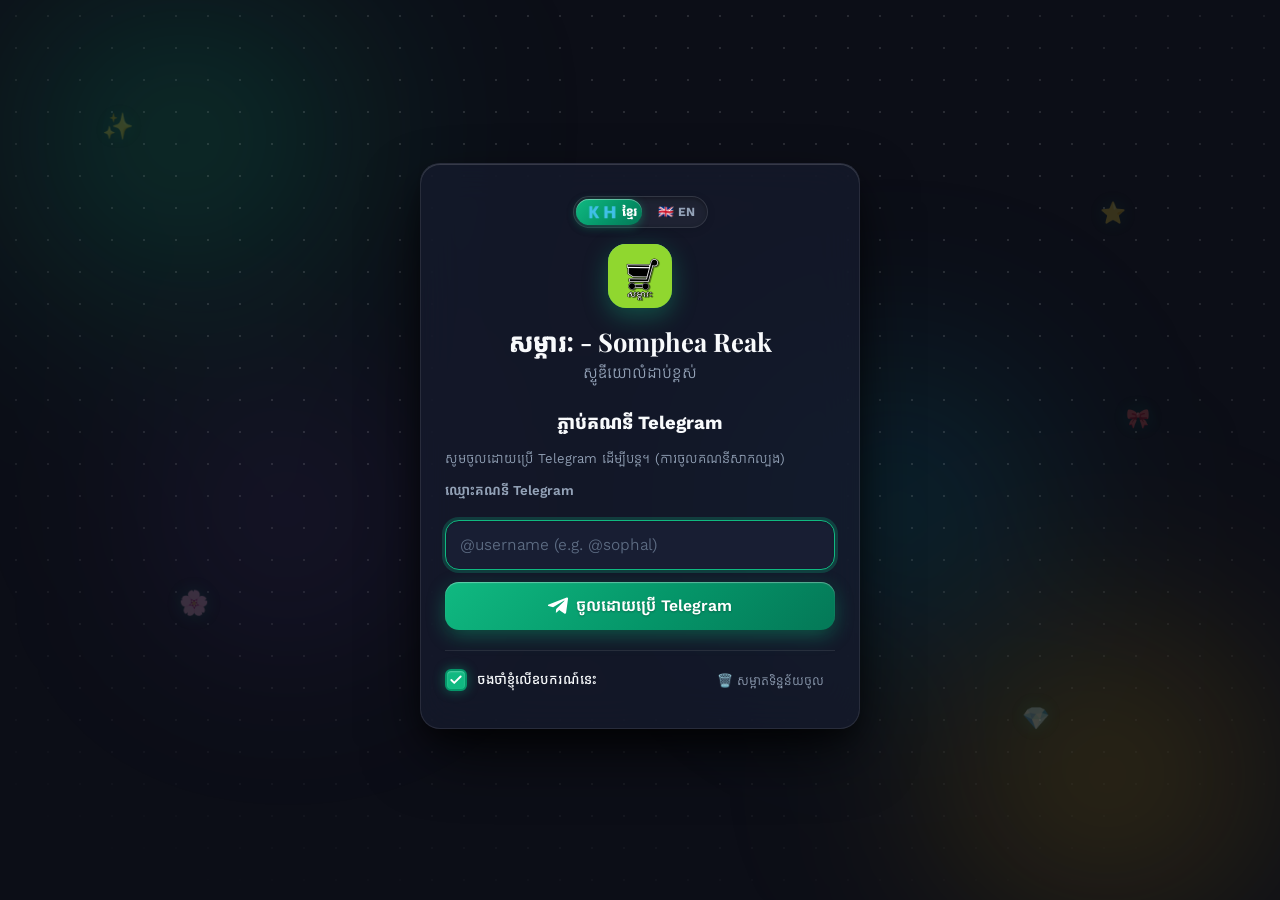
==== commit bb0f17ff: "feat(ux): add animated checkmark to Remember Me, enable auto-login into storefront, and optimize mob" ====
--- a/index.html
+++ b/index.html
@@ -72,7 +72,11 @@
       <div class="login-meta-box">
         <label class="remember-label" for="rememberMeCheckbox">
           <input type="checkbox" id="rememberMeCheckbox" checked />
-          <span class="checkbox-custom"></span>
+          <span class="checkbox-custom" aria-hidden="true">
+            <svg viewBox="0 0 24 24" fill="none" stroke="currentColor" stroke-linecap="round" stroke-linejoin="round">
+              <polyline points="20 6 9 17 4 12"></polyline>
+            </svg>
+          </span>
           <span id="rememberMeText">ចងចាំខ្ញុំលើឧបករណ៍នេះ</span>
         </label>
         <button id="clearLoginDataBtn" class="clear-data-btn" type="button" title="Clear saved login credentials">
--- a/styles.css
+++ b/styles.css
@@ -777,21 +777,66 @@
 .remember-label {
   display: inline-flex;
   align-items: center;
-  gap: 8px;
+  gap: 10px;
   cursor: pointer;
   user-select: none;
   color: var(--fg);
   font-weight: 500;
   margin-bottom: 0;
-  font-size: 0.82rem;
+  font-size: 0.85rem;
+  padding: 4px 0;
+  -webkit-tap-highlight-color: transparent;
 }
 .remember-label input[type="checkbox"] {
-  width: 17px;
-  height: 17px;
-  accent-color: #10b981;
-  cursor: pointer;
-  margin: 0;
-  box-shadow: none;
+  position: absolute !important;
+  opacity: 0 !important;
+  width: 0 !important;
+  height: 0 !important;
+  margin: 0 !important;
+  padding: 0 !important;
+  pointer-events: none !important;
+}
+.checkbox-custom {
+  width: 22px;
+  height: 22px;
+  min-width: 22px;
+  border-radius: 6px;
+  border: 2px solid rgba(255, 255, 255, 0.35);
+  background: rgba(255, 255, 255, 0.05);
+  display: inline-flex;
+  align-items: center;
+  justify-content: center;
+  transition: all 0.18s cubic-bezier(0.4, 0, 0.2, 1);
+  box-shadow: inset 0 1px 2px rgba(0, 0, 0, 0.25);
+  flex-shrink: 0;
+}
+[data-theme="light"] .checkbox-custom {
+  border-color: rgba(0, 0, 0, 0.3);
+  background: #f1f5f9;
+  box-shadow: inset 0 1px 2px rgba(0, 0, 0, 0.06);
+}
+.remember-label:hover .checkbox-custom {
+  border-color: #10b981;
+  background: rgba(16, 185, 129, 0.1);
+}
+.remember-label input[type="checkbox"]:checked + .checkbox-custom {
+  background: #10b981 !important;
+  border-color: #059669 !important;
+  box-shadow: 0 0 12px rgba(16, 185, 129, 0.45), inset 0 1px 2px rgba(255, 255, 255, 0.3) !important;
+}
+.checkbox-custom svg {
+  width: 14px;
+  height: 14px;
+  stroke: #ffffff;
+  stroke-width: 3.2;
+  opacity: 0;
+  transform: scale(0.4);
+  transition: all 0.16s cubic-bezier(0.4, 0, 0.2, 1);
+  display: block;
+}
+.remember-label input[type="checkbox"]:checked + .checkbox-custom svg {
+  opacity: 1 !important;
+  transform: scale(1) !important;
 }
 .clear-data-btn {
   background: transparent;
@@ -3149,6 +3194,15 @@
 
 /* Mobile Devices & Small Tablets (<= 768px) */
 @media (max-width: 768px) {
+  /* Mobile GPU Optimization: eliminate continuous background composite lag */
+  .bg-mesh {
+    filter: blur(50px) !important;
+  }
+  .blob {
+    animation: none !important;
+    opacity: 0.22 !important;
+  }
+
   /* Prevent iOS Safari auto-zoom on form focus */
   input, select, textarea {
     font-size: 16px !important;
